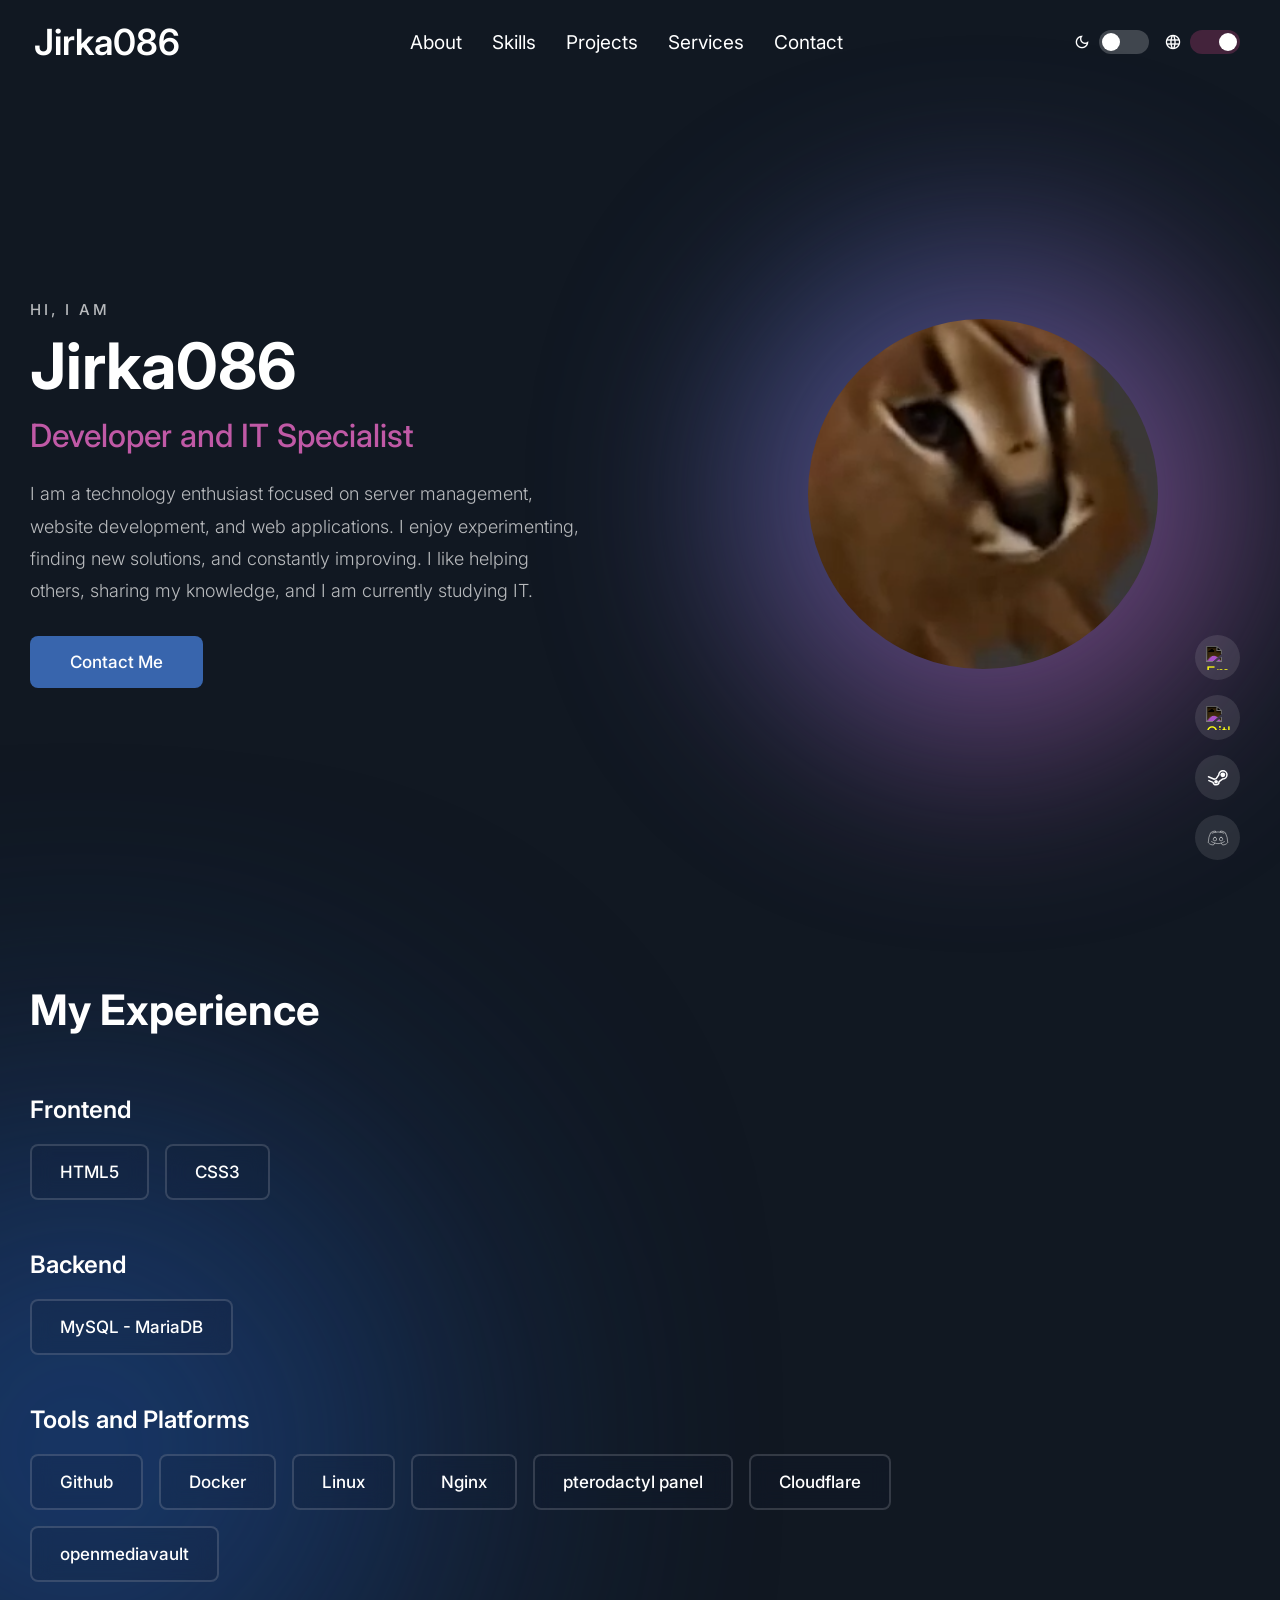
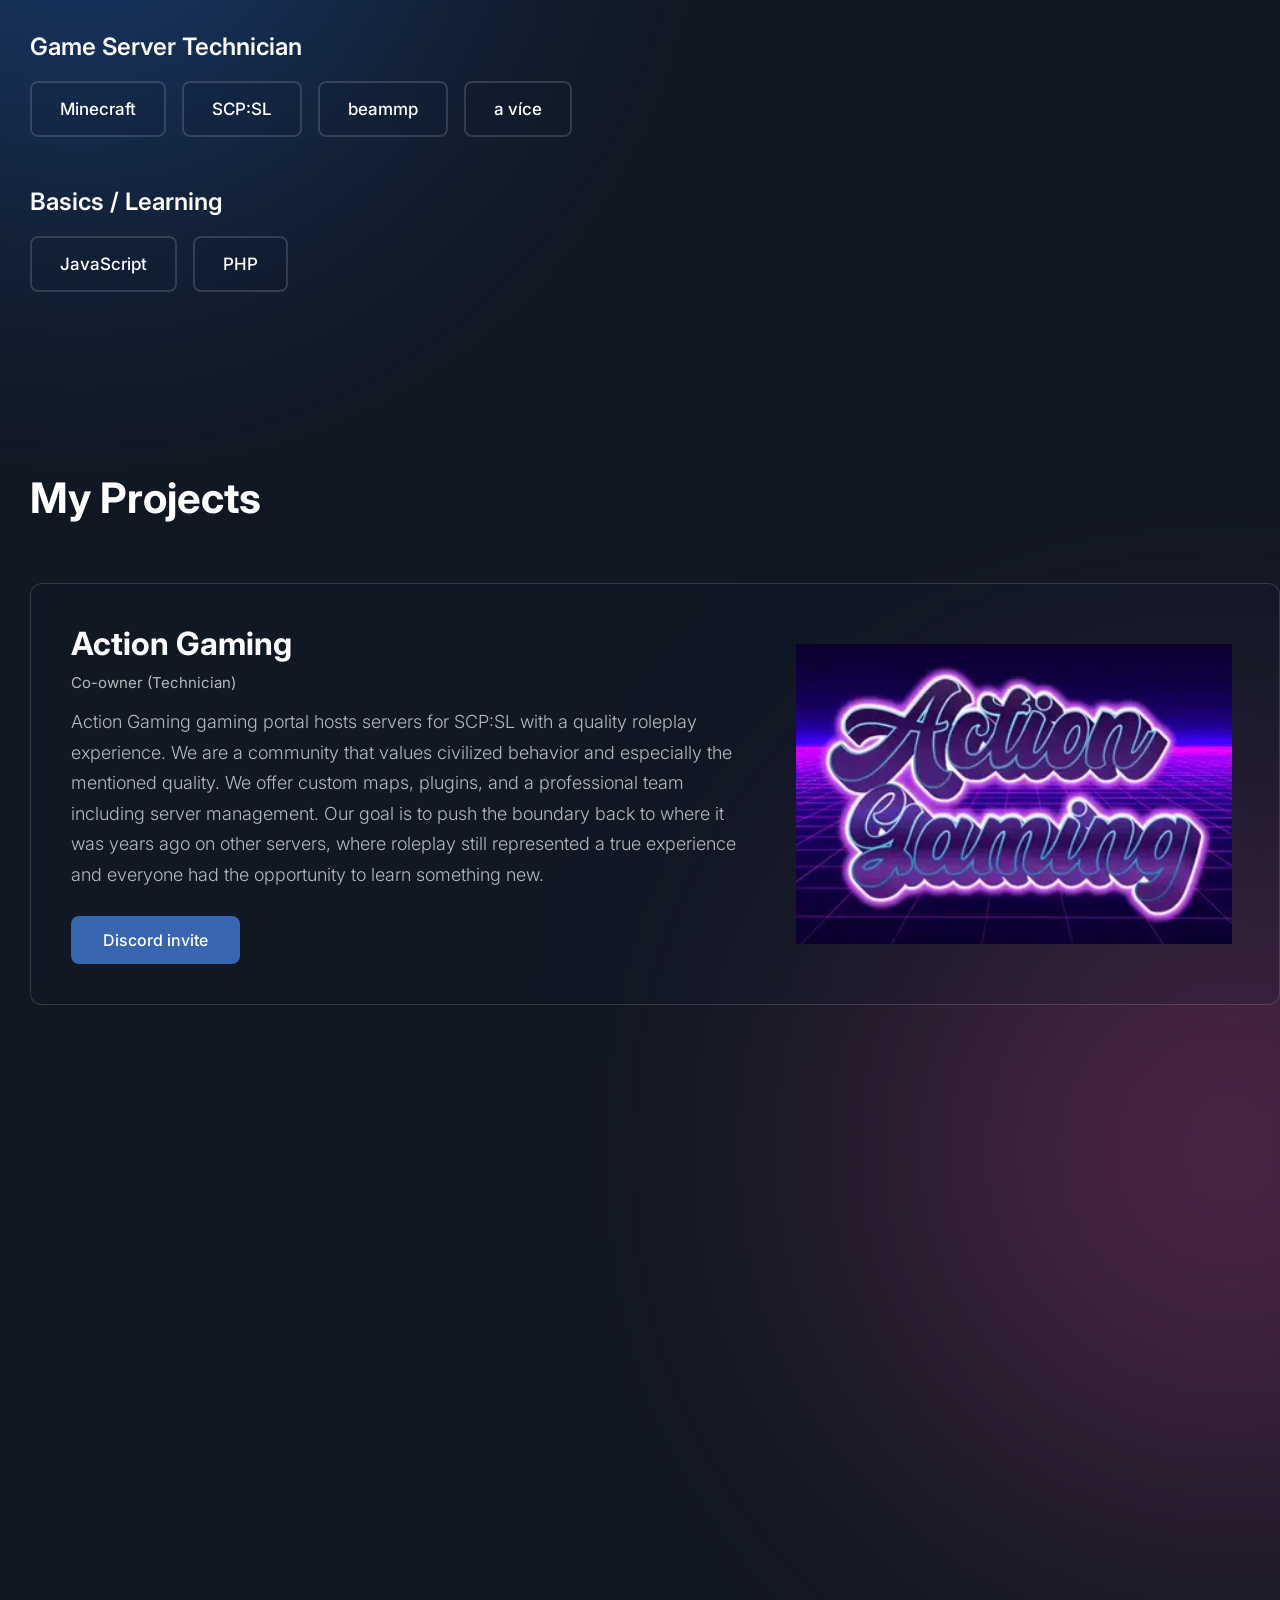
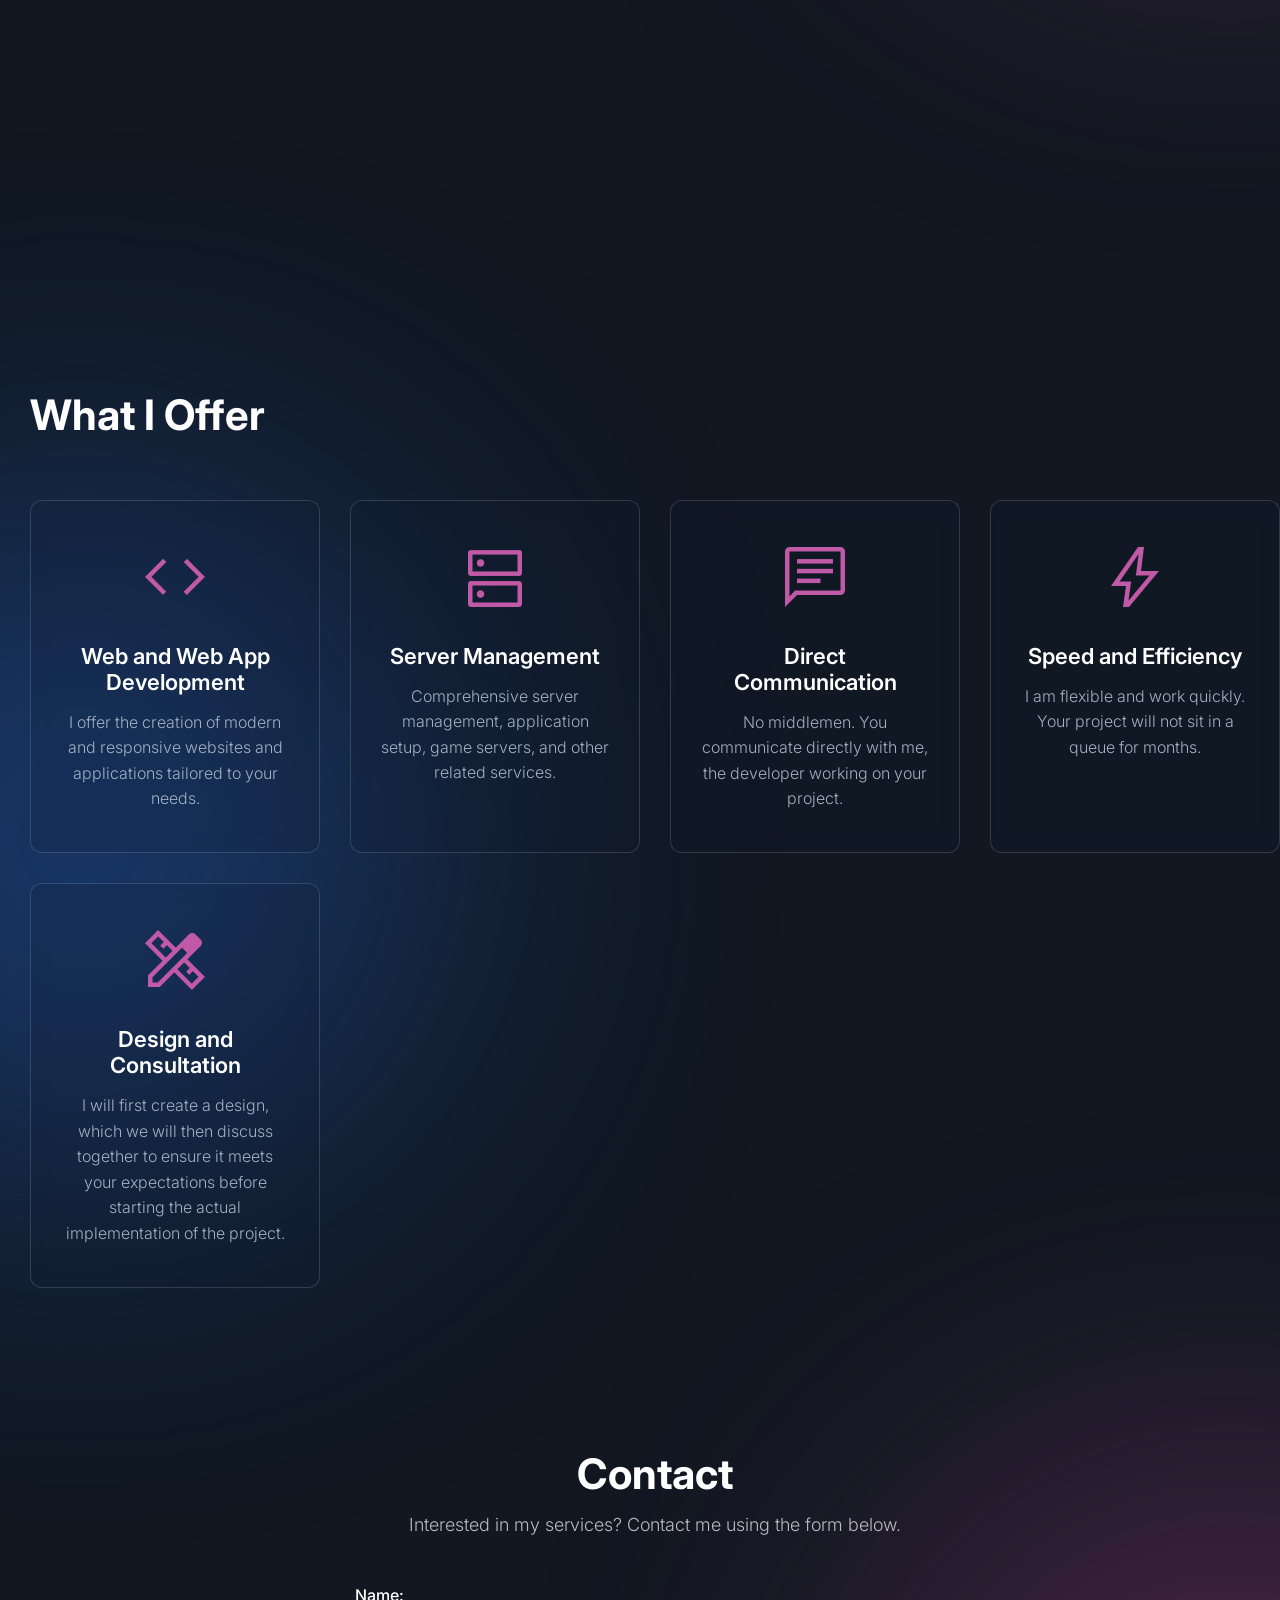
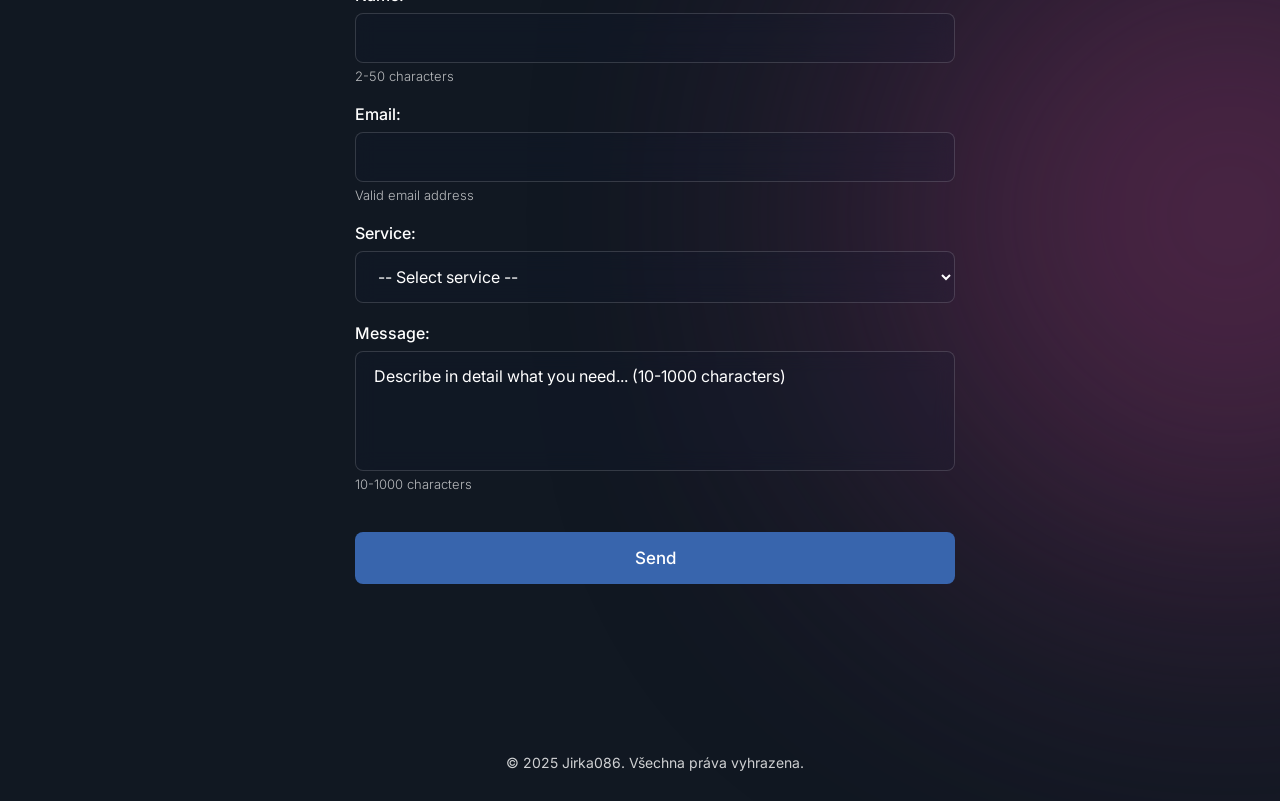
==== en/index.html @ c9432996 "design" ====
<!DOCTYPE html>
<html lang="en">
<head>
    <meta charset="UTF-8">
    <meta name="viewport" content="width=device-width, initial-scale=1.0">
    <title>Jirka086 &gt;developer&lt;</title>
    <link rel="preconnect" href="https://fonts.googleapis.com">
    <link rel="preconnect" href="https://fonts.gstatic.com" crossorigin>
    <link href="https://fonts.googleapis.com/css2?family=Inter:wght@300;400;500;600;700;800&display=swap" rel="stylesheet">
    <link rel="stylesheet" href="https://fonts.googleapis.com/css2?family=Material+Symbols+Outlined:opsz,wght,FILL,GRAD@20..48,100..700,0..1,-50..200" />
    <link rel="stylesheet" href="../styles.css?v=11">
</head>
<body>
    <nav>
        <div class="title-left">
            <h1>Jirka086</h1>
        </div>
        <button class="hamburger" aria-label="Menu">
            <span class="material-symbols-outlined">menu</span>
        </button>
        <div class="links-center">
            <ul>
                <li><a href="#about" data-translate="nav-about">O mně</a></li>
                <li><a href="#skills" data-translate="nav-skills">Skills</a></li>
                <li><a href="#projects" data-translate="nav-projects">Projekty</a></li>
                <li><a href="#offer" data-translate="nav-offer">Nabízím</a></li>
                <li><a href="#contact" data-translate="nav-contact">Kontakt</a></li>
            </ul>
        </div>
        <div class="controls-right">
            <div class="toggle-wrapper">
                <span class="material-symbols-outlined toggle-icon">dark_mode</span>
                <label class="toggle-switch">
                    <input type="checkbox" id="theme-toggle">
                    <span class="slider"></span>
                </label>
            </div>
            
            <div class="toggle-wrapper">
                <span class="material-symbols-outlined toggle-icon">language</span>
                <label class="toggle-switch">
                    <input type="checkbox" id="language-toggle">
                    <span class="slider"></span>
                </label>
            </div>
        </div>
        <div class="hamburger-menu">
            <span></span>
            <span></span>
            <span></span>
        </div>
    </nav>
    <div class="Backround_circles">
        <div class="circle circle1"></div>
        <div class="circle circle2"></div>
        <div class="circle circle3"></div>
        <div class="circle circle4"></div>
    </div>
    <div class="about" id="about">
        <div class="hero_left">
            <p class="light_text" data-translate="about-hello">AHOJ, JSEM</p>
            <h1 class="name" data-translate="about-name">Jirka086</h1>
            <h2 class="developer" data-translate="about-role">Developer a IT specialista</h2>
            <p class="description" data-translate="about-description">Jsem nadšenec pro technologie se zaměřením na správu serverů, vývoj webových stránek a webových aplikací. Baví mě experimentovat, hledat nová řešení a neustále se zdokonalovat. Rád pomáhám ostatním, sdílím své znalosti a v současnosti studuji IT.</p>
            <a href="#contact" class="contact_button" data-translate="about-button">Kontaktujte mě</a>
        </div>
        <div class="hero_right">
            <img src="../images/profile.webp" alt="Profilový obrázek Jirka086" loading="lazy">
        </div>
        <div class="scroll-indicator">
            <span class="material-symbols-outlined">expand_more</span>
        </div>
    </div>
    <div class="skills" id="skills">
        <h1 data-translate="skills-title">Moje zkušenosti</h1>
        <p class="skill_subtitle" data-translate="skills-frontend">Frontend</p>
        <div class="skill_frontend_grid">
            <div class="skill_item">HTML5</div>
            <div class="skill_item">CSS3</div>
        </div>
        <p class="skill_subtitle" data-translate="skills-backend">Backend</p>
        <div class="skill_backend_grid">
            <div class="skill_item">MySQL - MariaDB</div>
        </div>
        <p class="skill_subtitle" data-translate="skills-tools">Nástroje a platformy</p>
        <div class="skill_tools_grid">
            <div class="skill_item">Github</div>
            <div class="skill_item">Docker</div>
            <div class="skill_item">Linux</div>
            <div class="skill_item">Nginx</div>
            <div class="skill_item">pterodactyl panel</div>
            <div class="skill_item">Cloudflare</div>
            <div class="skill_item">openmediavault</div>
        </div>
        <p class="gameservers" data-translate="skills-gameservers">Technik herních serverů</p>
        <div class="skill_gameservers_grid">
            <div class="skill_item">Minecraft</div>
            <div class="skill_item">SCP:SL</div>
            <div class="skill_item">beammp</div>
            <div class="skill_item">a více</div>
        </div>
        <p class="skill_subtitle" data-translate="skills-learning">Základy / Učím se</p>
        <div class="skill_learning_grid">
            <div class="skill_item">JavaScript</div>
            <div class="skill_item">PHP</div>
        </div>
    </div>
    <div class="projects" id="projects">
        <h1 data-translate="projects-title">Moje projekty</h1>
        <div class="project_grid">
            <div class="project_item">
                <div class="project_content">
                    <h2 class="project_title" data-translate="project1-title">Action Gaming</h2>
                    <p class="project_techorposition" data-translate="project1-tech">Spolumajitel (Technik)</p>
                    <p class="project_description" data-translate="project1-desc">Herní portál Action Gaming hostuje servery pro hru SCP:SL s kvalitním roleplay zážitkem. Jsme komunita, kde si zakládáme na civilizovaném chování a především na již zmíněné kvalitě. Nabízíme vlastní mapy, pluginy a profesionální tým včetně vedení serveru. Naším cílem je posunout hranici zpátky tam, kde byla již před několika lety na jiných serverech, kde roleplay ještě představovalo ten pravý zážitek a každý se měl možnost něco nového naučit.</p>
                    <a href="https://actiongaming.cz" class="project_link" data-translate="project1-link">Discord invite</a>
                </div>
                <img src="../images/action-gaming-preview2.webp" alt="Action Gaming" class="project_image" loading="lazy">
            </div>
            <div class="project_item">
                <div class="project_content">
                    <h2 class="project_title" data-translate="project2-title">NAUTIXRP</h2>
                    <p class="project_techorposition" data-translate="project2-tech">Community Management, vývoj webu: HTML5, PHP, CSS</p>
                    <p class="project_description" data-translate="project2-desc">NautixRP je česká herní komunita zaměřená na kvalitní roleplay zážitek ve hře GTA V na platformě FiveM. Naším cílem je vytvořit prostředí, kde hráči mohou zažít autentické roleplay situace, rozvíjet své postavy a interagovat s ostatními členy komunity v přátelské a respektující atmosféře.</p>
                    <a href="https://nautixrp.eu" class="project_link" data-translate="project2-link">Navštívit web</a>
                </div>
                <img src="../images/heebTxs.webp" alt="NAUTIXRP" class="project_image" loading="lazy">
            </div>
            <div class="project_item">
                <div class="project_content">
                    <h2 class="project_title" data-translate="project3-title">Portfolio</h2>
                    <p class="project_techorposition" data-translate="project3-tech">Vývoj webu: HTML5, CSS, PHP, JavaScript</p>
                    <p class="project_description" data-translate="project3-desc">Moje osobní portfolio, kde prezentuji své dovednosti, projekty a zkušenosti v oblasti vývoje webových stránek a IT služeb. Portfolio slouží jako ukázka mé práce a umožňuje potenciálním klientům a zaměstnavatelům se lépe seznámit s mými schopnostmi.</p>
                    <a href="https://jirka086.cz" class="project_link" data-translate="project3-link">Navštívit web</a>
                </div>
                <img src="../images/portfolio-dark-en.webp" alt="Portfolio" class="project_image portfolio-preview" id="portfolio-preview" loading="lazy">
            </div>
        </div>
    </div>
    <div class="offer" id="offer">
        <h1 data-translate="offer-title">Co nabízím</h1>
        <div class="offer_grid">
            <div class="offer_item">
                <span class="material-symbols-outlined offer_icon">code</span>
                <h2 class="offer_title" data-translate="offer1-title">Vývoj webu a webových aplikací</h2>
                <p class="offer_description" data-translate="offer1-desc">Nabízím tvorbu moderních a responzivních webových stránek a aplikací přesně na míru vašim potřebám.</p>
            </div>
            <div class="offer_item">
                <span class="material-symbols-outlined offer_icon">dns</span>
                <h2 class="offer_title" data-translate="offer2-title">Správa serverů</h2>
                <p class="offer_description" data-translate="offer2-desc">Komplexní správa serverů, nastavování aplikací, herních serverů a další související služby.</p>
            </div>
            <div class="offer_item">
                <span class="material-symbols-outlined offer_icon">chat</span>
                <h2 class="offer_title" data-translate="offer3-title">Přímá komunikace</h2>
                <p class="offer_description" data-translate="offer3-desc">Žádní prostředníci. Komunikujete přímo se mnou, vývojářem, který na vašem projektu pracuje.</p>
            </div>
            <div class="offer_item">
                <span class="material-symbols-outlined offer_icon">bolt</span>
                <h2 class="offer_title" data-translate="offer4-title">Rychlost a efektivita</h2>
                <p class="offer_description" data-translate="offer4-desc">Jsem flexibilní a pracuji rychle. Váš projekt nebude stát měsíce ve frontě.</p>
            </div>
            <div class="offer_item">
                <span class="material-symbols-outlined offer_icon">design_services</span>
                <h2 class="offer_title" data-translate="offer5-title">Návrhy a konzultace</h2>
                <p class="offer_description" data-translate="offer5-desc">Nejprve vytvořím návrh, který následně společně probereme, abychom zajistili, že splňuje vaše očekávání ještě před zahájením samotné realizace projektu.</p>
            </div>
        </div>
    </div>
    <div class="contact" id="contact">
        <h1 class="contact-title" data-translate="contact-title">Kontakt</h1>
        <p class="contact-subtitle" data-translate="contact-subtitle">Máte zájem o mé služby? Kontaktujte mě pomocí formuláře níže.</p>

        <div id="form-message" class="form-message" style="display: none;"></div>
        <form id="contact-form" action="form.php" method="post" class="scroll-animate-scale animate">
            <label for="name" data-translate="contact-name">Jméno:</label>
            <input type="text" id="name" name="name" required="" minlength="2" maxlength="50" data-translate="contact-name-placeholder">
            <span class="field-helper" data-translate="contact-name-helper">2-50 znaků</span>
        
            <label for="email" data-translate="contact-email">Email:</label>
            <input type="email" id="email" name="email" required="" maxlength="100" data-translate="contact-email-placeholder">
            <span class="field-helper" data-translate="contact-email-helper">Platná emailová adresa</span>
        
            <label for="service" data-translate="contact-service">Služba:</label>
            <select id="service" name="service" required="">
                <option value="" data-translate="contact-service-select">-- Vyberte službu --</option>
                <option value="web" data-translate="contact-service-web">Vytvoření webové stránky nebo webové aplikace</option>
                <option value="web+server" data-translate="contact-service-gameserver">Technik herního serveru</option>
                <option value="server" data-translate="contact-service-server">Technik serveru</option>
                <option value="wserver" data-translate="contact-service-consult">Konzultace a dotazy</option>
                <option value="consultation" data-translate="contact-service-consult">Konzultace</option>
            </select>
        
            <label for="message" data-translate="contact-message">Zpráva:</label>
            <textarea id="message" name="message" rows="4" required="" minlength="10" maxlength="1000" data-translate="contact-message-placeholder"></textarea>
            <span class="field-helper" data-translate="contact-message-helper">10-1000 znaků</span>
        
            <div class="cf-turnstile" data-sitekey="0x4AAAAAAB1wznCENAD23O9P"><div><input type="hidden" name="cf-turnstile-response" id="cf-chl-widget-rc68g_response" value=""></div></div>
            <button type="submit" id="submit-btn" data-translate="contact-submit">Odeslat</button>
        </form>
    </div>
    
    <div class="menu_links_social">
        <h2 data-translate="contact-social-title">Kontaktujte mě také přes sociální sítě:</h2>
        <a href="../images/email-svgrepo-com.svg" class="social_link"><img src="../images/email-svgrepo-com.svg" alt="Email" class="social_icon"></a>
        <a href="../images/github-svgrepo-com.svg" class="social_link"><img src="../images/github-svgrepo-com.svg" alt="Github" class="social_icon"></a>
        <a href="../images/steam-svgrepo-com.svg" class="social_link"><img src="../images/steam-svgrepo-com.svg" alt="Steam" class="social_icon"></a>
        <a href="../images/discord-alt-svgrepo-com.svg" class="social_link"><img src="../images/discord-alt-svgrepo-com.svg" alt="Discord" class="social_icon"></a>
    </div>
    
    <footer>
        <p>&copy; 2025 Jirka086. Všechna práva vyhrazena.</p>
    </footer>
    <script src="../script.js?v=7" defer></script>
</body>
</html>
---- styles.css ----
/* General Styles */
* {
    margin: 0;
    padding: 0;
    box-sizing: border-box;
}

/* Optimized Animations - GPU Accelerated */
@keyframes fadeInUp {
    from {
        opacity: 0;
        transform: translateY(30px);
    }
    to {
        opacity: 1;
        transform: translateY(0);
    }
}

@keyframes fadeIn {
    from { opacity: 0; }
    to { opacity: 1; }
}

/* Animation classes */
.animate-on-scroll {
    opacity: 0;
    transform: translateY(30px);
    transition: opacity 0.6s ease, transform 0.6s ease;
}

.animate-on-scroll.visible {
    opacity: 1;
    transform: translateY(0);
}

/* Initial load animations */
nav {
    animation: fadeIn 0.6s ease;
}

.about {
    animation: fadeInUp 0.8s ease 0.2s both;
}

:root {
    --bg-color: hsl(214, 32%, 10%);
    --text-color: #fff;
    --text-light: rgba(255, 255, 255, 0.7);
    --border-color: rgba(255, 255, 255, 0.15);
    --bg-secondary: rgba(20, 30, 50, 0.18);
    --circle-1: hsl(217, 63%, 28%);
    --circle-2: hsl(314, 37%, 25%);
    --circle-3: hsl(217, 51%, 45%);
    --circle-4: hsl(315, 45%, 55%);
}

body.light-theme {
    --bg-color: hsl(0, 0%, 97%);
    --text-color: hsl(214, 32%, 15%);
    --text-light: rgba(0, 0, 0, 0.65);
    --border-color: rgba(0, 0, 0, 0.15);
    --bg-secondary: rgba(255, 255, 255, 0.4);
    --circle-1: hsl(217, 70%, 60%);
    --circle-2: hsl(314, 60%, 60%);
    --circle-3: hsl(217, 65%, 48%);
    --circle-4: hsl(315, 60%, 48%);
}

html {
    scroll-behavior: smooth;
}

body {
    font-family: 'Inter', sans-serif;
    background-color: var(--bg-color);
    color: var(--text-color);
    overflow-x: hidden;
    position: relative;
    padding-left: 30px;
    padding-right: 0;
    margin: 0;
    width: 100%;
    max-width: 100vw;
    transition: background-color 0.3s ease, color 0.3s ease;
}

@media (max-width: 968px) {
    body {
        padding-left: 8px;
    }
}

@media (max-width: 680px) {
    body {
        padding-left: 0;
    }
}

/* Background Circles - Starting from Skills Section */
.skills,
.projects,
.offer,
.contact {
    position: relative;
    z-index: 1;
}

.skills::before,
.projects::before,
.offer::before,
.contact::before {
    content: '';
    position: absolute;
    width: 700px;
    height: 700px;
    border-radius: 50%;
    filter: blur(150px);
    opacity: 0.9;
    pointer-events: none;
    z-index: -1;
}

/* Left corner circle - blue tone */
.skills::before,
.offer::before {
    background-color: var(--circle-1);
    left: -300px;
    top: 50%;
    transform: translateY(-50%);
}

/* Right corner circle - purple tone */
.projects::before,
.contact::before {
    background-color: var(--circle-2);
    right: -300px;
    top: 50%;
    transform: translateY(-50%);
}

/* Navigation */
nav {
    display: flex;
    justify-content: space-between;
    align-items: center;
    padding: 20px 40px;
    background-color: transparent;
    position: relative;
    z-index: 100;
    margin-left: -36px;
    margin-right: 0;
}

@media (max-width: 968px) {
    nav {
        margin-left: -9px;
    }
}

@media (max-width: 680px) {
    nav {
        margin-left: -2px;
    }
}

.title-left h1 {
    font-size: 36px;
    color: var(--text-color);
    margin: 0;
    font-weight: 600;
}

/* Hamburger Menu - Mobile Only */
.hamburger {
    display: none;
}

@media (max-width: 768px) {
    .hamburger {
        display: flex;
        align-items: center;
        justify-content: center;
        background: none;
        border: none;
        cursor: pointer;
        padding: 10px;
        z-index: 1001;
        -webkit-tap-highlight-color: transparent;
    }
    
    .hamburger .material-symbols-outlined {
        font-size: 32px;
        color: var(--text-color);
        transition: transform 0.2s ease;
    }
    
    .hamburger:active .material-symbols-outlined {
        transform: scale(0.9);
    }
    
    nav {
        padding: 15px 20px;
    }
    
    .title-left h1 {
        font-size: 24px;
    }
    
    .links-center {
        position: fixed;
        top: 0;
        right: -100%;
        width: 75%;
        max-width: 300px;
        height: 100vh;
        background: var(--bg-secondary);
        backdrop-filter: blur(20px);
        -webkit-backdrop-filter: blur(20px);
        flex-direction: column;
        justify-content: center;
        transition: right 0.3s ease;
        z-index: 1000;
        box-shadow: -5px 0 20px rgba(0, 0, 0, 0.3);
    }
    
    .links-center.active {
        right: 0;
    }
    
    .links-center ul {
        flex-direction: column;
        align-items: center;
        gap: 35px;
    }
    
    .links-center ul li a {
        font-size: 22px;
    }
    
    .controls-right {
        position: fixed;
        bottom: 30px;
        left: 50%;
        transform: translateX(-50%);
        flex-direction: column;
        gap: 20px;
        z-index: 1001;
        opacity: 0;
        pointer-events: none;
        transition: opacity 0.3s ease;
    }
    
    .controls-right.active {
        opacity: 1;
        pointer-events: auto;
    }
}

.links-center {
    flex-grow: 1;
    display: flex;
    justify-content: center;
}

.links-center ul {
    display: flex;
    list-style: none;
    gap: 30px;
}

.links-center ul li a {
    color: var(--text-color);
    text-decoration: none;
    font-size: 19px;
    transition: color 0.3s ease;
    font-weight: 400;
    position: relative;
}

.links-center ul li a:hover {
    color: var(--circle-4);
}

.links-center ul li a.active {
    color: var(--circle-3);
}

.links-center ul li a.active::after {
    content: '';
    position: absolute;
    bottom: -8px;
    left: 0;
    width: 100%;
    height: 2px;
    background-color: var(--circle-3);
}

.controls-right {
    display: flex;
    align-items: center;
    gap: 15px;
}

.toggle-wrapper {
    display: flex;
    align-items: center;
    gap: 8px;
}

/* Toggle Switches */
.toggle-switch {
    position: relative;
    display: inline-block;
    width: 50px;
    height: 24px;
}

.toggle-switch input {
    opacity: 0;
    width: 0;
    height: 0;
}

.slider {
    position: absolute;
    cursor: pointer;
    top: 0;
    left: 0;
    right: 0;
    bottom: 0;
    background-color: rgba(255, 255, 255, 0.2);
    transition: 0.4s;
    border-radius: 24px;
}

.slider:before {
    position: absolute;
    content: "";
    height: 18px;
    width: 18px;
    left: 3px;
    bottom: 3px;
    background-color: white;
    transition: 0.4s;
    border-radius: 50%;
}

input:checked + .slider {
    background-color: hsl(315, 32%, 20%);
}

input:checked + .slider:before {
    transform: translateX(26px);
}

.toggle-icon {
    color: var(--text-color);
    font-size: 18px;
}

body.light-theme .toggle-icon {
    color: var(--text-color);
}

body.light-theme .slider:before {
    background-color: var(--circle-4);
}

.hamburger-menu {
    display: none;
}

/* About Section */
.about {
    display: flex;
    justify-content: space-between;
    align-items: center;
    gap: 60px;
    min-height: calc(100vh - 80px);
    padding-top: 0;
    padding-bottom: 0;
    position: relative;
}

.hero_left {
    flex: 1;
    max-width: 600px;
}

.light_text {
    font-size: 15px;
    color: var(--text-light);
    letter-spacing: 3px;
    margin-bottom: 12px;
    font-weight: 500;
    text-transform: uppercase;
}

.name {
    font-size: 64px;
    color: var(--text-color);
    margin-bottom: 12px;
    line-height: 1.1;
    font-weight: 700;
}

.developer {
    font-size: 32px;
    color: var(--circle-4);
    margin-bottom: 20px;
    font-weight: 500;
    line-height: 1.4;
}

.description {
    font-size: 18px;
    color: var(--text-light);
    line-height: 1.8;
    margin-bottom: 28px;
    font-weight: 300;
    max-width: 550px;
}

.contact_button {
    display: inline-block;
    padding: 16px 40px;
    background-color: var(--circle-3);
    color: #fff;
    text-decoration: none;
    border-radius: 8px;
    font-size: 17px;
    transition: all 0.3s ease;
    font-weight: 500;
}

.contact_button:hover {
    background-color: var(--circle-3);
    filter: brightness(1.2);
}

.hero_right {
    flex: 1;
    display: flex;
    justify-content: center;
    align-items: center;
    position: relative;
}

.hero_right::before {
    content: '';
    position: absolute;
    width: 500px;
    height: 500px;
    background: linear-gradient(135deg, var(--circle-3) 0%, var(--circle-4) 100%);
    border-radius: 50%;
    filter: blur(100px);
    opacity: 0.7;
    z-index: -1;
}

body.light-theme .hero_right::before {
    opacity: 0.6;
    filter: blur(120px);
}

.hero_right img {
    width: 350px;
    height: 350px;
    border-radius: 50%;
    object-fit: cover;
    position: relative;
    z-index: 1;
}

@media (max-width: 768px) {
    .about {
        flex-direction: column;
        margin-top: 60px;
    }

    .hero_left {
        max-width: 100%;
    }

    .name {
        font-size: 48px;
    }

    .developer {
        font-size: 26px;
    }

    .description {
        font-size: 17px;
    }
}

/* Scroll Indicator */
.scroll-indicator {
    position: absolute;
    bottom: 40px;
    left: 50%;
    transform: translateX(-50%);
    display: flex;
    flex-direction: column;
    align-items: center;
    cursor: pointer;
    opacity: 1;
    transition: opacity 0.5s ease;
    z-index: 50;
}

.scroll-indicator.hidden {
    opacity: 0;
    pointer-events: none;
}

.scroll-indicator .material-symbols-outlined {
    font-size: 48px;
    color: var(--text-light);
    animation: bounce 2s infinite;
}

@keyframes bounce {
    0%, 20%, 50%, 80%, 100% {
        transform: translateY(0);
    }
    40% {
        transform: translateY(-10px);
    }
    60% {
        transform: translateY(-5px);
    }
}

/* Skills Section */
.skills {
    padding: 80px 0;
    max-width: 1000px;
}

.skills h1 {
    font-size: 42px;
    margin-bottom: 60px;
    font-weight: 700;
}

.skill_subtitle,
.gameservers {
    font-size: 24px;
    margin-top: 50px;
    margin-bottom: 20px;
    font-weight: 600;
    color: var(--text-color);
}

.skill_subtitle:first-of-type {
    margin-top: 0;
}

.skill_frontend_grid,
.skill_backend_grid,
.skill_tools_grid,
.skill_gameservers_grid,
.skill_learning_grid {
    display: flex;
    flex-wrap: wrap;
    gap: 16px;
    margin-bottom: 20px;
}

.skill_item {
    padding: 16px 28px;
    background-color: var(--bg-secondary);
    border: 2px solid var(--border-color);
    border-radius: 8px;
    font-size: 17px;
    font-weight: 500;
    color: var(--text-color);
    transition: all 0.3s ease;
    backdrop-filter: blur(10px);
    -webkit-backdrop-filter: blur(10px);
}

.skill_item:hover {
    background-color: var(--bg-secondary);
    border-color: var(--circle-3);
    transform: translateY(-2px);
    filter: brightness(1.1);
}

@media (max-width: 768px) {
    .skills {
        padding: 60px 0;
    }

    .skills h1 {
        font-size: 32px;
        margin-bottom: 40px;
    }

    .skill_subtitle,
    .gameservers {
        font-size: 20px;
        margin-top: 40px;
    }

    .skill_item {
        font-size: 15px;
        padding: 12px 20px;
    }
}

/* Projects Section */
.projects {
    padding: 80px 0;
    background: none;
}

.projects h1 {
    font-size: 42px;
    margin-bottom: 60px;
    font-weight: 700;
    color: var(--text-color);
}

.project_grid {
    display: flex;
    flex-direction: column;
    gap: 40px;
}

.project_item {
    display: flex;
    align-items: center;
    gap: 40px;
    padding: 40px;
    background-color: var(--bg-secondary);
    border: 1px solid var(--border-color);
    border-radius: 12px;
    backdrop-filter: blur(10px);
    -webkit-backdrop-filter: blur(10px);
}

.project_item:nth-child(even) {
    flex-direction: row-reverse;
}

.project_content {
    flex: 1;
}

.project_image {
    flex-shrink: 0;
    width: 450px;
    height: auto;
    border-radius: 8px;
    object-fit: contain;
    max-height: 300px;
}

.portfolio-preview {
    object-fit: cover;
    height: 280px;
}

.project_title {
    font-size: 32px;
    margin-bottom: 10px;
    font-weight: 700;
    color: var(--text-color);
}

.project_techorposition {
    font-size: 15px;
    color: var(--text-light);
    margin-bottom: 15px;
    font-weight: 400;
}

.project_description {
    font-size: 18px;
    line-height: 1.7;
    color: var(--text-light);
    margin-bottom: 25px;
    font-weight: 300;
}

.project_link {
    display: inline-block;
    padding: 14px 32px;
    background-color: var(--circle-3);
    color: #fff;
    text-decoration: none;
    border-radius: 8px;
    font-size: 16px;
    font-weight: 500;
}

.project_link:hover {
    background-color: var(--circle-3);
    filter: brightness(1.2);
}

@media (max-width: 768px) {
    .projects {
        padding: 60px 0;
    }

    .projects h1 {
        font-size: 32px;
        margin-bottom: 40px;
    }

    .project_item,
    .project_item:nth-child(even) {
        flex-direction: column;
        padding: 30px;
    }

    .project_image {
        width: 100%;
    }

    .project_title {
        font-size: 26px;
    }
}

/* Offer Section */
.offer {
    padding: 80px 0;
}

.offer h1 {
    font-size: 42px;
    margin-bottom: 60px;
    font-weight: 700;
    color: var(--text-color);
}

.offer_grid {
    display: grid;
    grid-template-columns: repeat(auto-fit, minmax(280px, 1fr));
    gap: 30px;
}

.offer_item {
    text-align: center;
    padding: 40px 30px;
    background-color: var(--bg-secondary);
    border: 1px solid var(--border-color);
    border-radius: 12px;
    backdrop-filter: blur(10px);
    -webkit-backdrop-filter: blur(10px);
}

.offer_icon {
    font-size: 72px;
    color: var(--circle-4);
    margin-bottom: 30px;
    display: block;
}

.offer_title {
    font-size: 22px;
    margin-bottom: 15px;
    font-weight: 600;
    color: var(--text-color);
}

.offer_description {
    font-size: 16px;
    line-height: 1.6;
    color: hsl(214, 20%, 70%);
    font-weight: 300;
}

@media (max-width: 768px) {
    .offer {
        padding: 60px 0;
    }

    .offer h1 {
        font-size: 32px;
        margin-bottom: 40px;
    }

    .offer_grid {
        grid-template-columns: 1fr;
        gap: 40px;
    }

    .offer_icon {
        font-size: 64px;
        margin-bottom: 25px;
    }
}

/* Contact Section */
.contact {
    padding: 80px 0;
    display: flex;
    flex-direction: column;
    align-items: center;
    text-align: center;
}

.contact-title {
    font-size: 42px;
    margin-bottom: 15px;
    font-weight: 700;
    color: var(--text-color);
}

.contact-subtitle {
    font-size: 18px;
    color: var(--text-light);
    margin-bottom: 50px;
    font-weight: 300;
}

#form-message {
    width: 100%;
    max-width: 600px;
    padding: 15px;
    margin-bottom: 20px;
    border-radius: 8px;
    font-size: 16px;
}

#contact-form {
    width: 100%;
    max-width: 600px;
    display: flex;
    flex-direction: column;
    gap: 20px;
}

#contact-form label {
    text-align: left;
    font-size: 16px;
    font-weight: 500;
    color: var(--text-color);
    margin-bottom: -12px;
}

.field-helper {
    text-align: left;
    font-size: 13px;
    color: var(--text-light);
    margin-top: -15px;
    font-weight: 300;
}

#contact-form input,
#contact-form select,
#contact-form textarea {
    width: 100%;
    padding: 14px 18px;
    background-color: var(--bg-secondary);
    border: 1px solid var(--border-color);
    border-radius: 8px;
    color: var(--text-color);
    font-size: 16px;
    font-family: 'Inter', sans-serif;
    transition: border-color 0.3s ease;
    backdrop-filter: blur(10px);
    -webkit-backdrop-filter: blur(10px);
}

#contact-form input:focus,
#contact-form select:focus,
#contact-form textarea:focus {
    outline: none;
    border-color: var(--circle-3);
}

#contact-form textarea {
    resize: none;
    min-height: 120px;
}

#contact-form select {
    cursor: pointer;
}

#contact-form option {
    background-color: var(--bg-color);
    color: var(--text-color);
}

.cf-turnstile {
    display: flex;
    justify-content: center;
}

#submit-btn {
    padding: 16px 40px;
    background-color: var(--circle-3);
    color: #fff;
    border: none;
    border-radius: 8px;
    font-size: 17px;
    font-weight: 500;
    font-family: 'Inter', sans-serif;
    cursor: pointer;
    transition: all 0.3s ease;
}

#submit-btn:hover {
    filter: brightness(1.2);
}

@media (max-width: 768px) {
    .contact {
        padding: 60px 0;
    }

    .contact-title {
        font-size: 32px;
    }

    .contact-subtitle {
        font-size: 16px;
        margin-bottom: 35px;
    }

    #contact-form {
        max-width: 100%;
    }
}

/* Social Links */
.menu_links_social {
    position: fixed;
    bottom: 40px;
    right: 40px;
    display: flex;
    flex-direction: column;
    gap: 15px;
    z-index: 100;
}

.menu_links_social h2 {
    display: none;
}

.social_link {
    display: flex;
    align-items: center;
    justify-content: center;
    width: 45px;
    height: 45px;
    background-color: rgba(255, 255, 255, 0.1);
    border-radius: 50%;
    transition: all 0.3s ease;
}

.social_link:hover {
    background-color: hsl(315, 32%, 20%);
    transform: translateY(-3px);
}

.social_icon {
    width: 24px;
    height: 24px;
    filter: invert(1);
}

body.light-theme .social_icon {
    filter: invert(0);
}

/* Footer */
footer {
    text-align: center;
    padding: 30px 20px;
    background-color: transparent;
    color: var(--text-color);
    font-size: 14px;
    margin-top: 60px;
}

footer p {
    margin: 0;
    opacity: 0.8;
}

/* Move social links into contact section on small screens */
@media (max-width: 768px) {
    .menu_links_social {
        position: relative;
        bottom: auto;
        right: auto;
        flex-direction: column;
        align-items: center;
        justify-content: center;
        margin-top: 30px;
    }

    .menu_links_social h2 {
        display: block;
        width: 100%;
        text-align: center;
        font-size: 18px;
        margin-bottom: 15px;
    }
}

/* Large Screen Optimization (2K and 4K) */
@media (min-width: 1923px) {
    body {
        padding-left: 80px;
        padding-right: 80px;
        font-size: 18px;
    }

    nav {
        padding: 25px 50px;
        margin-left: -80px;
        margin-right: -80px;
    }

    .title-left h1 {
        font-size: 42px;
    }

    .links-center ul li a {
        font-size: 21px;
    }

    .name {
        font-size: 76px;
    }

    .developer {
        font-size: 38px;
    }

    .description {
        font-size: 20px;
    }

    .contact_button {
        font-size: 19px;
        padding: 18px 48px;
    }

    .hero_right img {
        width: 400px;
        height: 400px;
    }

    .hero_right::before {
        width: 550px;
        height: 550px;
    }

    .skills h1,
    .projects h1,
    .offer h1,
    .contact-title {
        font-size: 48px;
    }

    .skill_subtitle,
    .gameservers {
        font-size: 28px;
    }

    .skill_item {
        font-size: 19px;
        padding: 18px 32px;
    }

    .project_title {
        font-size: 38px;
    }

    .project_techorposition {
        font-size: 17px;
    }

    .project_description {
        font-size: 20px;
    }

    .project_image {
        width: 350px;
        height: 240px;
    }

    .offer_icon {
        font-size: 80px;
    }

    .offer_title {
        font-size: 25px;
    }

    .offer_description {
        font-size: 18px;
    }

    .contact-subtitle {
        font-size: 20px;
    }

    #contact-form {
        max-width: 700px;
    }

    #contact-form label,
    #contact-form input,
    #contact-form select,
    #contact-form textarea {
        font-size: 18px;
    }
}

@media (min-width: 2563px) {
    body {
        padding-left: 100px;
        padding-right: 100px;
    }

    nav {
        margin-left: -100px;
        margin-right: -100px;
    }

    .name {
        font-size: 88px;
    }

    .developer {
        font-size: 44px;
    }

    .description {
        font-size: 22px;
    }
}
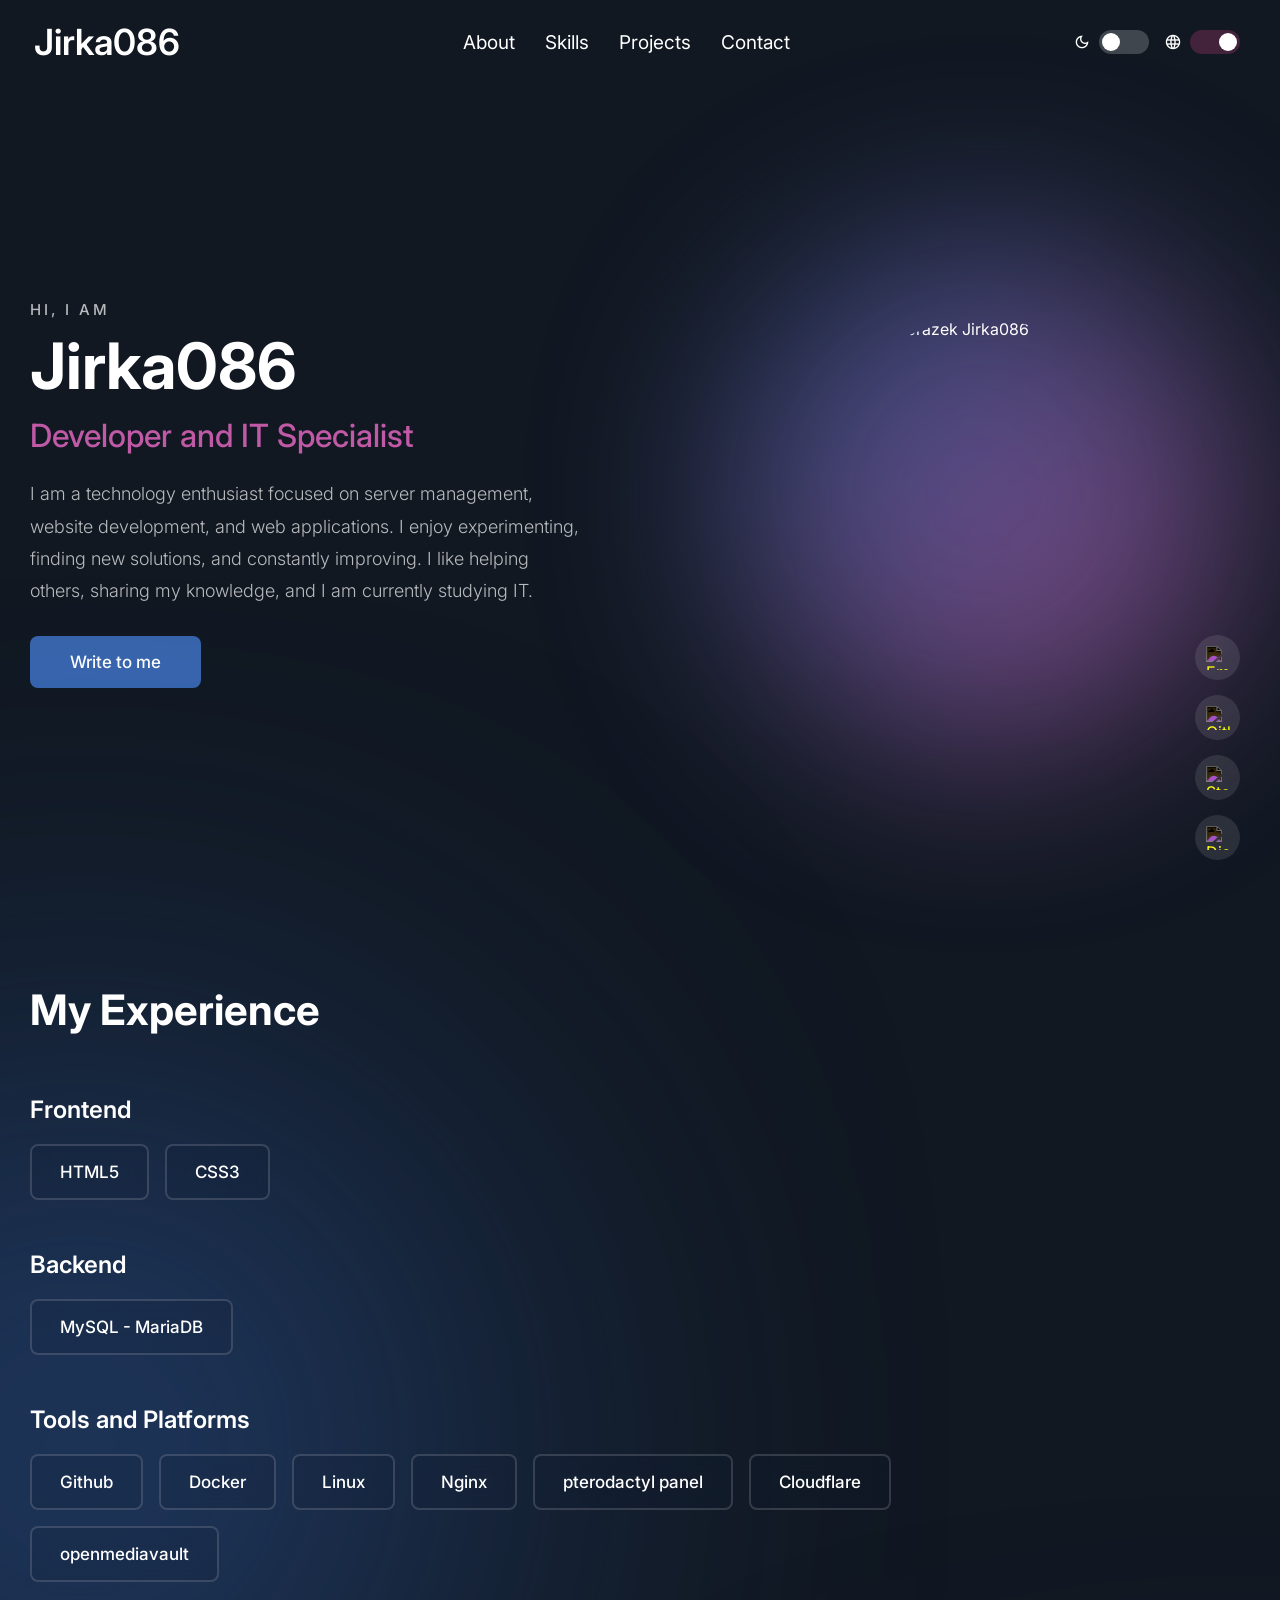
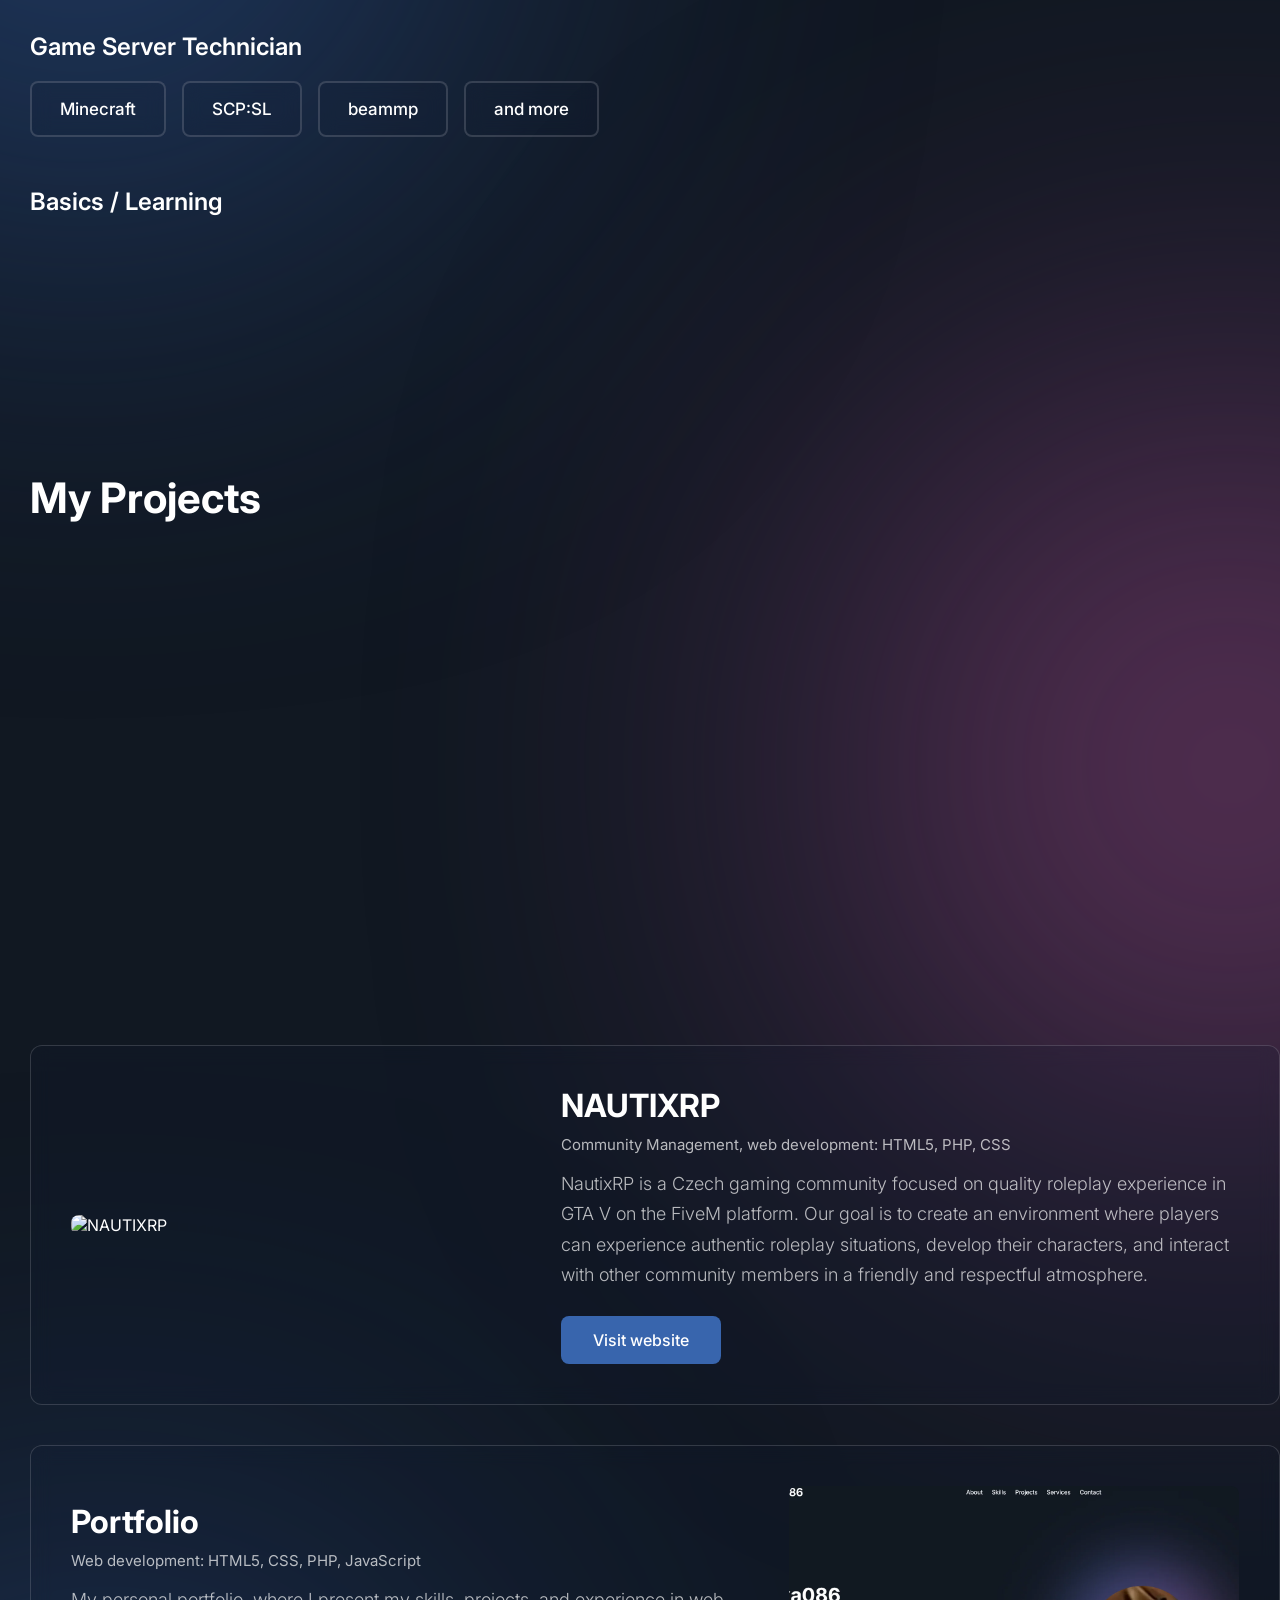
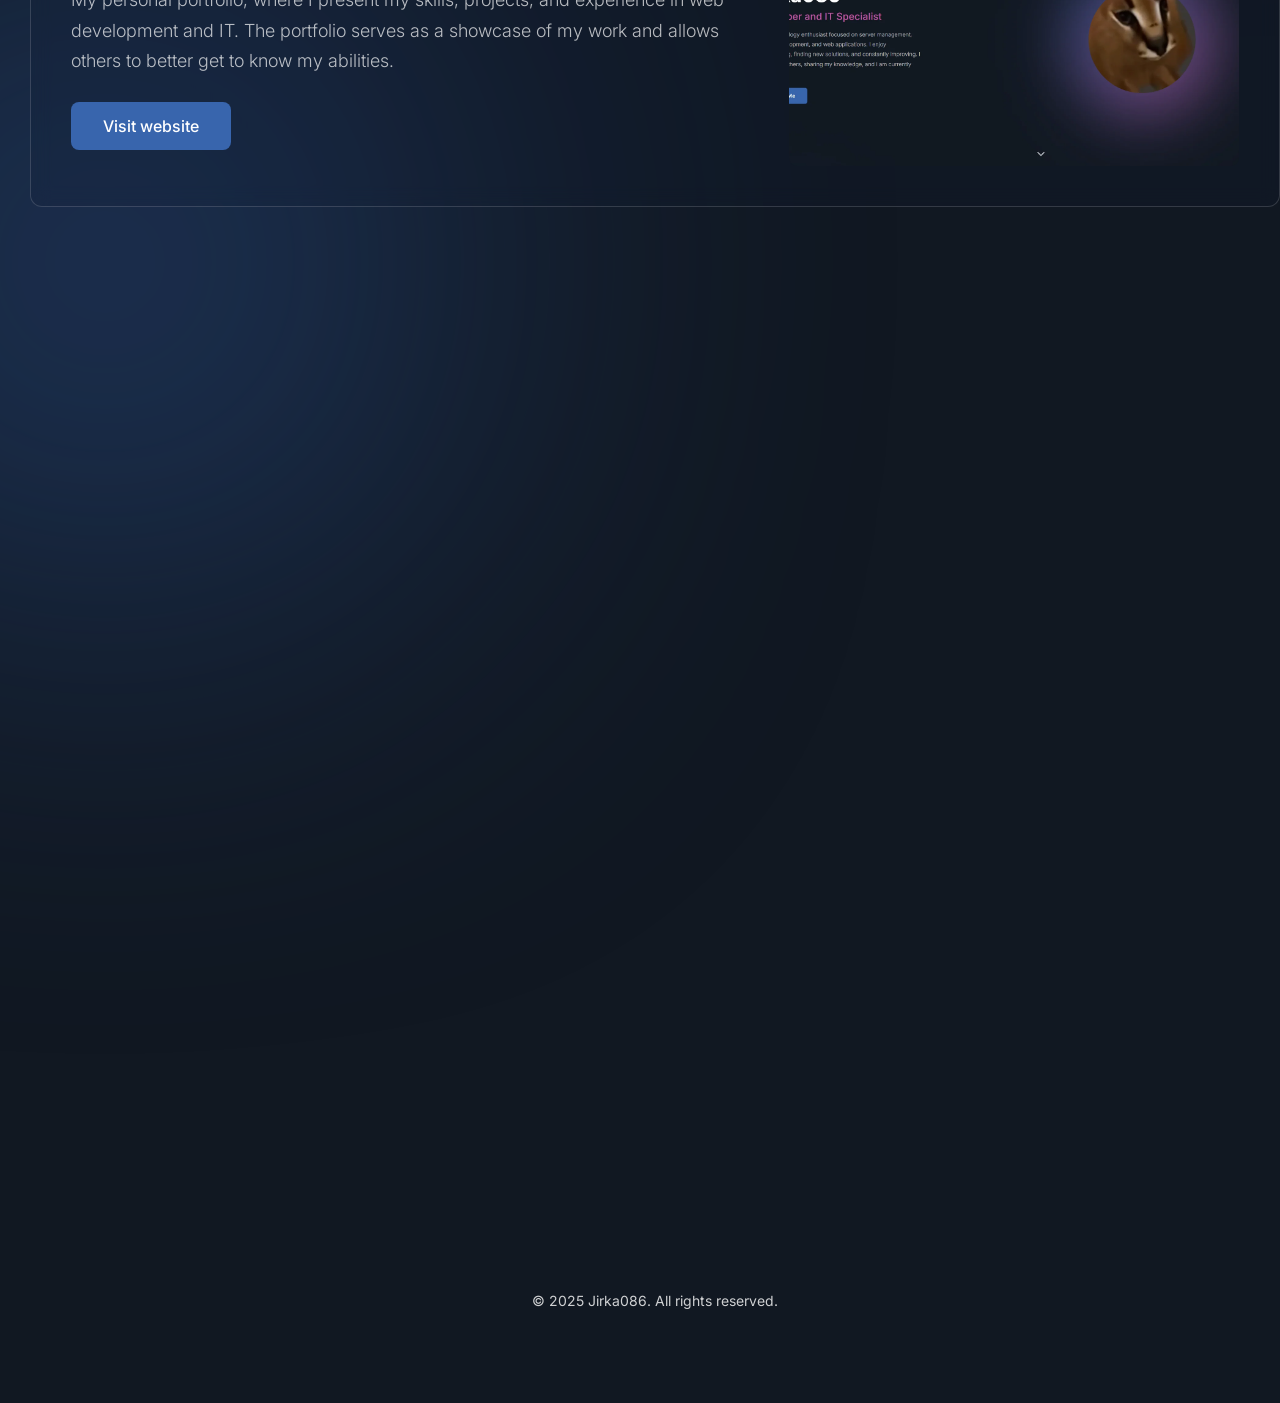
==== commit 73efa27f: "Remove PNG optimization script, update translations in JavaScript, enhance contact form handling, an" ====
--- a/en/index.html
+++ b/en/index.html
@@ -3,12 +3,14 @@
 <head>
     <meta charset="UTF-8">
     <meta name="viewport" content="width=device-width, initial-scale=1.0">
+    <meta name="description" content="Jirka086 - Full-stack developer specializing in web applications, Python, JavaScript, and modern technologies. Portfolio and contact.">
     <title>Jirka086 &gt;developer&lt;</title>
     <link rel="preconnect" href="https://fonts.googleapis.com">
     <link rel="preconnect" href="https://fonts.gstatic.com" crossorigin>
-    <link href="https://fonts.googleapis.com/css2?family=Inter:wght@300;400;500;600;700;800&display=swap" rel="stylesheet">
-    <link rel="stylesheet" href="https://fonts.googleapis.com/css2?family=Material+Symbols+Outlined:opsz,wght,FILL,GRAD@20..48,100..700,0..1,-50..200" />
-    <link rel="stylesheet" href="../styles.css?v=11">
+    <link href="https://fonts.googleapis.com/css2?family=Inter:wght@300;400;500;600;700;800&display=swap" rel="stylesheet" media="print" onload="this.media='all'">
+    <link rel="stylesheet" href="https://fonts.googleapis.com/css2?family=Material+Symbols+Outlined:opsz,wght,FILL,GRAD@20..48,100..700,0..1,-50..200&display=swap" media="print" onload="this.media='all'">
+    <script src="https://challenges.cloudflare.com/turnstile/v0/api.js" async defer></script>
+    <link rel="stylesheet" href="../styles.css?v=13">
 </head>
 <body>
     <nav>
@@ -20,11 +22,10 @@
         </button>
         <div class="links-center">
             <ul>
-                <li><a href="#about" data-translate="nav-about">O mně</a></li>
-                <li><a href="#skills" data-translate="nav-skills">Skills</a></li>
-                <li><a href="#projects" data-translate="nav-projects">Projekty</a></li>
-                <li><a href="#offer" data-translate="nav-offer">Nabízím</a></li>
-                <li><a href="#contact" data-translate="nav-contact">Kontakt</a></li>
+                <li><a href="#about">About</a></li>
+                <li><a href="#skills">Skills</a></li>
+                <li><a href="#projects">Projects</a></li>
+                <li><a href="#contact">Contact</a></li>
             </ul>
         </div>
         <div class="controls-right">
@@ -58,31 +59,31 @@
     </div>
     <div class="about" id="about">
         <div class="hero_left">
-            <p class="light_text" data-translate="about-hello">AHOJ, JSEM</p>
-            <h1 class="name" data-translate="about-name">Jirka086</h1>
-            <h2 class="developer" data-translate="about-role">Developer a IT specialista</h2>
-            <p class="description" data-translate="about-description">Jsem nadšenec pro technologie se zaměřením na správu serverů, vývoj webových stránek a webových aplikací. Baví mě experimentovat, hledat nová řešení a neustále se zdokonalovat. Rád pomáhám ostatním, sdílím své znalosti a v současnosti studuji IT.</p>
-            <a href="#contact" class="contact_button" data-translate="about-button">Kontaktujte mě</a>
+            <p class="light_text">HI, I AM</p>
+            <h1 class="name">Jirka086</h1>
+            <h2 class="developer">Developer and IT Specialist</h2>
+            <p class="description">I am a technology enthusiast focused on server management, website development, and web applications. I enjoy experimenting, finding new solutions, and constantly improving. I like helping others, sharing my knowledge, and I am currently studying IT.</p>
+            <a href="#contact" class="contact_button">Write to me</a>
         </div>
         <div class="hero_right">
-            <img src="../images/profile.webp" alt="Profilový obrázek Jirka086" loading="lazy">
+            <img src="https://Action-Gaming.b-cdn.net/images/profile.webp" alt="Profilový obrázek Jirka086" width="400" height="400" loading="lazy">
         </div>
         <div class="scroll-indicator">
             <span class="material-symbols-outlined">expand_more</span>
         </div>
     </div>
     <div class="skills" id="skills">
-        <h1 data-translate="skills-title">Moje zkušenosti</h1>
-        <p class="skill_subtitle" data-translate="skills-frontend">Frontend</p>
+        <h1>My Experience</h1>
+        <p class="skill_subtitle">Frontend</p>
         <div class="skill_frontend_grid">
             <div class="skill_item">HTML5</div>
             <div class="skill_item">CSS3</div>
         </div>
-        <p class="skill_subtitle" data-translate="skills-backend">Backend</p>
+        <p class="skill_subtitle">Backend</p>
         <div class="skill_backend_grid">
             <div class="skill_item">MySQL - MariaDB</div>
         </div>
-        <p class="skill_subtitle" data-translate="skills-tools">Nástroje a platformy</p>
+        <p class="skill_subtitle">Tools and Platforms</p>
         <div class="skill_tools_grid">
             <div class="skill_item">Github</div>
             <div class="skill_item">Docker</div>
@@ -92,125 +93,90 @@
             <div class="skill_item">Cloudflare</div>
             <div class="skill_item">openmediavault</div>
         </div>
-        <p class="gameservers" data-translate="skills-gameservers">Technik herních serverů</p>
+        <p class="gameservers">Game Server Technician</p>
         <div class="skill_gameservers_grid">
             <div class="skill_item">Minecraft</div>
             <div class="skill_item">SCP:SL</div>
             <div class="skill_item">beammp</div>
-            <div class="skill_item">a více</div>
+            <div class="skill_item">and more</div>
         </div>
-        <p class="skill_subtitle" data-translate="skills-learning">Základy / Učím se</p>
+        <p class="skill_subtitle">Basics / Learning</p>
         <div class="skill_learning_grid">
             <div class="skill_item">JavaScript</div>
             <div class="skill_item">PHP</div>
         </div>
     </div>
     <div class="projects" id="projects">
-        <h1 data-translate="projects-title">Moje projekty</h1>
+        <h1>My Projects</h1>
         <div class="project_grid">
             <div class="project_item">
                 <div class="project_content">
-                    <h2 class="project_title" data-translate="project1-title">Action Gaming</h2>
-                    <p class="project_techorposition" data-translate="project1-tech">Spolumajitel (Technik)</p>
-                    <p class="project_description" data-translate="project1-desc">Herní portál Action Gaming hostuje servery pro hru SCP:SL s kvalitním roleplay zážitkem. Jsme komunita, kde si zakládáme na civilizovaném chování a především na již zmíněné kvalitě. Nabízíme vlastní mapy, pluginy a profesionální tým včetně vedení serveru. Naším cílem je posunout hranici zpátky tam, kde byla již před několika lety na jiných serverech, kde roleplay ještě představovalo ten pravý zážitek a každý se měl možnost něco nového naučit.</p>
-                    <a href="https://actiongaming.cz" class="project_link" data-translate="project1-link">Discord invite</a>
+                    <h2 class="project_title">Action Gaming</h2>
+                    <p class="project_techorposition">Co-owner (Technician)</p>
+                    <p class="project_description">Action Gaming gaming portal hosts servers for SCP:SL with a quality roleplay experience. We are a community that values civilized behavior and especially the mentioned quality. We offer custom maps, plugins, and a professional team including server management. Our goal is to push the boundary back to where it was years ago on other servers, where roleplay still represented a true experience and everyone had the opportunity to learn something new.</p>
+                    <a href="https://actiongaming.cz" class="project_link">Discord invite</a>
                 </div>
-                <img src="../images/action-gaming-preview2.webp" alt="Action Gaming" class="project_image" loading="lazy">
+                <img src="https://Action-Gaming.b-cdn.net/images/action-gaming-preview2.webp" alt="Action Gaming" class="project_image" loading="lazy">
             </div>
             <div class="project_item">
                 <div class="project_content">
-                    <h2 class="project_title" data-translate="project2-title">NAUTIXRP</h2>
-                    <p class="project_techorposition" data-translate="project2-tech">Community Management, vývoj webu: HTML5, PHP, CSS</p>
-                    <p class="project_description" data-translate="project2-desc">NautixRP je česká herní komunita zaměřená na kvalitní roleplay zážitek ve hře GTA V na platformě FiveM. Naším cílem je vytvořit prostředí, kde hráči mohou zažít autentické roleplay situace, rozvíjet své postavy a interagovat s ostatními členy komunity v přátelské a respektující atmosféře.</p>
-                    <a href="https://nautixrp.eu" class="project_link" data-translate="project2-link">Navštívit web</a>
+                    <h2 class="project_title">NAUTIXRP</h2>
+                    <p class="project_techorposition">Community Management, web development: HTML5, PHP, CSS</p>
+                    <p class="project_description">NautixRP is a Czech gaming community focused on quality roleplay experience in GTA V on the FiveM platform. Our goal is to create an environment where players can experience authentic roleplay situations, develop their characters, and interact with other community members in a friendly and respectful atmosphere.</p>
+                    <a href="https://nautixrp.eu" class="project_link">Visit website</a>
                 </div>
-                <img src="../images/heebTxs.webp" alt="NAUTIXRP" class="project_image" loading="lazy">
+                <img src="https://Action-Gaming.b-cdn.net/images/heebTxs.webp" alt="NAUTIXRP" class="project_image" loading="lazy">
             </div>
             <div class="project_item">
                 <div class="project_content">
-                    <h2 class="project_title" data-translate="project3-title">Portfolio</h2>
-                    <p class="project_techorposition" data-translate="project3-tech">Vývoj webu: HTML5, CSS, PHP, JavaScript</p>
-                    <p class="project_description" data-translate="project3-desc">Moje osobní portfolio, kde prezentuji své dovednosti, projekty a zkušenosti v oblasti vývoje webových stránek a IT služeb. Portfolio slouží jako ukázka mé práce a umožňuje potenciálním klientům a zaměstnavatelům se lépe seznámit s mými schopnostmi.</p>
-                    <a href="https://jirka086.cz" class="project_link" data-translate="project3-link">Navštívit web</a>
+                    <h2 class="project_title">Portfolio</h2>
+                    <p class="project_techorposition">Web development: HTML5, CSS, PHP, JavaScript</p>
+                    <p class="project_description">My personal portfolio, where I present my skills, projects, and experience in web development and IT. The portfolio serves as a showcase of my work and allows others to better get to know my abilities.</p>
+                    <a href="https://jirka086.cz" class="project_link">Visit website</a>
                 </div>
-                <img src="../images/portfolio-dark-en.webp" alt="Portfolio" class="project_image portfolio-preview" id="portfolio-preview" loading="lazy">
-            </div>
-        </div>
-    </div>
-    <div class="offer" id="offer">
-        <h1 data-translate="offer-title">Co nabízím</h1>
-        <div class="offer_grid">
-            <div class="offer_item">
-                <span class="material-symbols-outlined offer_icon">code</span>
-                <h2 class="offer_title" data-translate="offer1-title">Vývoj webu a webových aplikací</h2>
-                <p class="offer_description" data-translate="offer1-desc">Nabízím tvorbu moderních a responzivních webových stránek a aplikací přesně na míru vašim potřebám.</p>
-            </div>
-            <div class="offer_item">
-                <span class="material-symbols-outlined offer_icon">dns</span>
-                <h2 class="offer_title" data-translate="offer2-title">Správa serverů</h2>
-                <p class="offer_description" data-translate="offer2-desc">Komplexní správa serverů, nastavování aplikací, herních serverů a další související služby.</p>
-            </div>
-            <div class="offer_item">
-                <span class="material-symbols-outlined offer_icon">chat</span>
-                <h2 class="offer_title" data-translate="offer3-title">Přímá komunikace</h2>
-                <p class="offer_description" data-translate="offer3-desc">Žádní prostředníci. Komunikujete přímo se mnou, vývojářem, který na vašem projektu pracuje.</p>
-            </div>
-            <div class="offer_item">
-                <span class="material-symbols-outlined offer_icon">bolt</span>
-                <h2 class="offer_title" data-translate="offer4-title">Rychlost a efektivita</h2>
-                <p class="offer_description" data-translate="offer4-desc">Jsem flexibilní a pracuji rychle. Váš projekt nebude stát měsíce ve frontě.</p>
-            </div>
-            <div class="offer_item">
-                <span class="material-symbols-outlined offer_icon">design_services</span>
-                <h2 class="offer_title" data-translate="offer5-title">Návrhy a konzultace</h2>
-                <p class="offer_description" data-translate="offer5-desc">Nejprve vytvořím návrh, který následně společně probereme, abychom zajistili, že splňuje vaše očekávání ještě před zahájením samotné realizace projektu.</p>
+                <img src="https://Action-Gaming.b-cdn.net/images/portfolio-dark-en.webp" alt="Portfolio" class="project_image portfolio-preview" id="portfolio-preview" loading="lazy">
             </div>
         </div>
     </div>
     <div class="contact" id="contact">
         <h1 class="contact-title" data-translate="contact-title">Kontakt</h1>
-        <p class="contact-subtitle" data-translate="contact-subtitle">Máte zájem o mé služby? Kontaktujte mě pomocí formuláře níže.</p>
+        <p class="contact-subtitle" data-translate="contact-subtitle">Chcete se spojit? Napište mi pomocí formuláře níže.</p>
 
         <div id="form-message" class="form-message" style="display: none;"></div>
-        <form id="contact-form" action="form.php" method="post" class="scroll-animate-scale animate">
+        <form id="contact-form" data-action="../form.php?v=2" class="scroll-animate-scale animate">
             <label for="name" data-translate="contact-name">Jméno:</label>
-            <input type="text" id="name" name="name" required="" minlength="2" maxlength="50" data-translate="contact-name-placeholder">
+            <input type="text" id="name" name="name" required="" minlength="2" maxlength="50" data-translate="contact-name-placeholder" aria-label="Your name">
             <span class="field-helper" data-translate="contact-name-helper">2-50 znaků</span>
         
             <label for="email" data-translate="contact-email">Email:</label>
-            <input type="email" id="email" name="email" required="" maxlength="100" data-translate="contact-email-placeholder">
+            <input type="email" id="email" name="email" required="" maxlength="100" data-translate="contact-email-placeholder" aria-label="Your email">
             <span class="field-helper" data-translate="contact-email-helper">Platná emailová adresa</span>
         
-            <label for="service" data-translate="contact-service">Služba:</label>
-            <select id="service" name="service" required="">
-                <option value="" data-translate="contact-service-select">-- Vyberte službu --</option>
-                <option value="web" data-translate="contact-service-web">Vytvoření webové stránky nebo webové aplikace</option>
-                <option value="web+server" data-translate="contact-service-gameserver">Technik herního serveru</option>
-                <option value="server" data-translate="contact-service-server">Technik serveru</option>
-                <option value="wserver" data-translate="contact-service-consult">Konzultace a dotazy</option>
-                <option value="consultation" data-translate="contact-service-consult">Konzultace</option>
-            </select>
+            <label for="subject" data-translate="contact-subject">Předmět:</label>
+            <input type="text" id="subject" name="subject" required="" minlength="3" maxlength="100" data-translate="contact-subject-placeholder" aria-label="Message subject">
+            <span class="field-helper" data-translate="contact-subject-helper">3-100 znaků</span>
         
             <label for="message" data-translate="contact-message">Zpráva:</label>
-            <textarea id="message" name="message" rows="4" required="" minlength="10" maxlength="1000" data-translate="contact-message-placeholder"></textarea>
+            <textarea id="message" name="message" rows="4" required="" minlength="10" maxlength="1000" data-translate="contact-message-placeholder" aria-label="Your message"></textarea>
             <span class="field-helper" data-translate="contact-message-helper">10-1000 znaků</span>
         
-            <div class="cf-turnstile" data-sitekey="0x4AAAAAAB1wznCENAD23O9P"><div><input type="hidden" name="cf-turnstile-response" id="cf-chl-widget-rc68g_response" value=""></div></div>
-            <button type="submit" id="submit-btn" data-translate="contact-submit">Odeslat</button>
+            <input type="text" name="website" style="display:none" tabindex="-1" autocomplete="off" aria-hidden="true">
+            <div class="cf-turnstile" data-sitekey="0x4AAAAAACNsavJjz9TJ-GeK"></div>
+            <button type="button" id="submit-btn" data-translate="contact-submit">Odeslat</button>
         </form>
     </div>
     
     <div class="menu_links_social">
-        <h2 data-translate="contact-social-title">Kontaktujte mě také přes sociální sítě:</h2>
-        <a href="../images/email-svgrepo-com.svg" class="social_link"><img src="../images/email-svgrepo-com.svg" alt="Email" class="social_icon"></a>
-        <a href="../images/github-svgrepo-com.svg" class="social_link"><img src="../images/github-svgrepo-com.svg" alt="Github" class="social_icon"></a>
-        <a href="../images/steam-svgrepo-com.svg" class="social_link"><img src="../images/steam-svgrepo-com.svg" alt="Steam" class="social_icon"></a>
-        <a href="../images/discord-alt-svgrepo-com.svg" class="social_link"><img src="../images/discord-alt-svgrepo-com.svg" alt="Discord" class="social_icon"></a>
+        <h2>Find me also on:</h2>
+        <a href="https://Action-Gaming.b-cdn.net/images/email-svgrepo-com.svg" class="social_link"><img src="https://Action-Gaming.b-cdn.net/images/email-svgrepo-com.svg" alt="Email" class="social_icon"></a>
+        <a href="https://Action-Gaming.b-cdn.net/images/github-svgrepo-com.svg" class="social_link"><img src="https://Action-Gaming.b-cdn.net/images/github-svgrepo-com.svg" alt="Github" class="social_icon"></a>
+        <a href="https://Action-Gaming.b-cdn.net/images/steam-svgrepo-com.svg" class="social_link"><img src="https://Action-Gaming.b-cdn.net/images/steam-svgrepo-com.svg" alt="Steam" class="social_icon"></a>
+        <a href="https://Action-Gaming.b-cdn.net/images/discord-alt-svgrepo-com.svg" class="social_link"><img src="https://Action-Gaming.b-cdn.net/images/discord-alt-svgrepo-com.svg" alt="Discord" class="social_icon"></a>
     </div>
     
     <footer>
-        <p>&copy; 2025 Jirka086. Všechna práva vyhrazena.</p>
+        <p>&copy; 2025 Jirka086. All rights reserved.</p>
     </footer>
-    <script src="../script.js?v=7" defer></script>
+    <script src="../script.js?v=8" defer></script>
 </body>
 </html>
--- a/styles.css
+++ b/styles.css
@@ -26,7 +26,7 @@
 .animate-on-scroll {
     opacity: 0;
     transform: translateY(30px);
-    transition: opacity 0.6s ease, transform 0.6s ease;
+    transition: opacity 0.3s ease, transform 0.3s ease;
 }
 
 .animate-on-scroll.visible {
@@ -109,14 +109,15 @@
 .skills::before,
 .projects::before,
 .offer::before,
-.contact::before {
+.contact::before,
+.projects::after {
     content: '';
     position: absolute;
-    width: 700px;
-    height: 700px;
+    width: 800px;
+    height: 800px;
     border-radius: 50%;
-    filter: blur(150px);
-    opacity: 0.9;
+    filter: blur(200px);
+    opacity: 0.6;
     pointer-events: none;
     z-index: -1;
 }
@@ -124,19 +125,34 @@
 /* Left corner circle - blue tone */
 .skills::before,
 .offer::before {
-    background-color: var(--circle-1);
-    left: -300px;
+    background: radial-gradient(circle, var(--circle-3), var(--circle-1));
+    left: -350px;
     top: 50%;
     transform: translateY(-50%);
 }
 
 /* Right corner circle - purple tone */
-.projects::before,
+.projects::before {
+    background: radial-gradient(circle, var(--circle-4), var(--circle-2));
+    right: -350px;
+    top: 25%;
+    transform: translateY(-50%);
+}
+
 .contact::before {
-    background-color: var(--circle-2);
-    right: -300px;
-    top: 50%;
+    background: radial-gradient(circle, var(--circle-4), var(--circle-2));
+    right: -350px;
+    top: 75%;
     transform: translateY(-50%);
+}
+
+/* Additional blue circle for projects section (bottom-left) */
+.projects::after {
+    background: radial-gradient(circle, var(--circle-3), var(--circle-1));
+    left: -250px;
+    bottom: -300px;
+    width: 650px;
+    height: 650px;
 }
 
 /* Navigation */
@@ -578,7 +594,7 @@
     font-size: 17px;
     font-weight: 500;
     color: var(--text-color);
-    transition: all 0.3s ease;
+    transition: all 0.15s ease;
     backdrop-filter: blur(10px);
     -webkit-backdrop-filter: blur(10px);
 }
@@ -828,6 +844,20 @@
     margin-bottom: 20px;
     border-radius: 8px;
     font-size: 16px;
+    text-align: center;
+    font-weight: 500;
+}
+
+#form-message.success {
+    background-color: rgba(76, 175, 80, 0.1);
+    color: #4caf50;
+    border: 1px solid #4caf50;
+}
+
+#form-message.error {
+    background-color: rgba(244, 67, 54, 0.1);
+    color: #f44336;
+    border: 1px solid #f44336;
 }
 
 #contact-form {
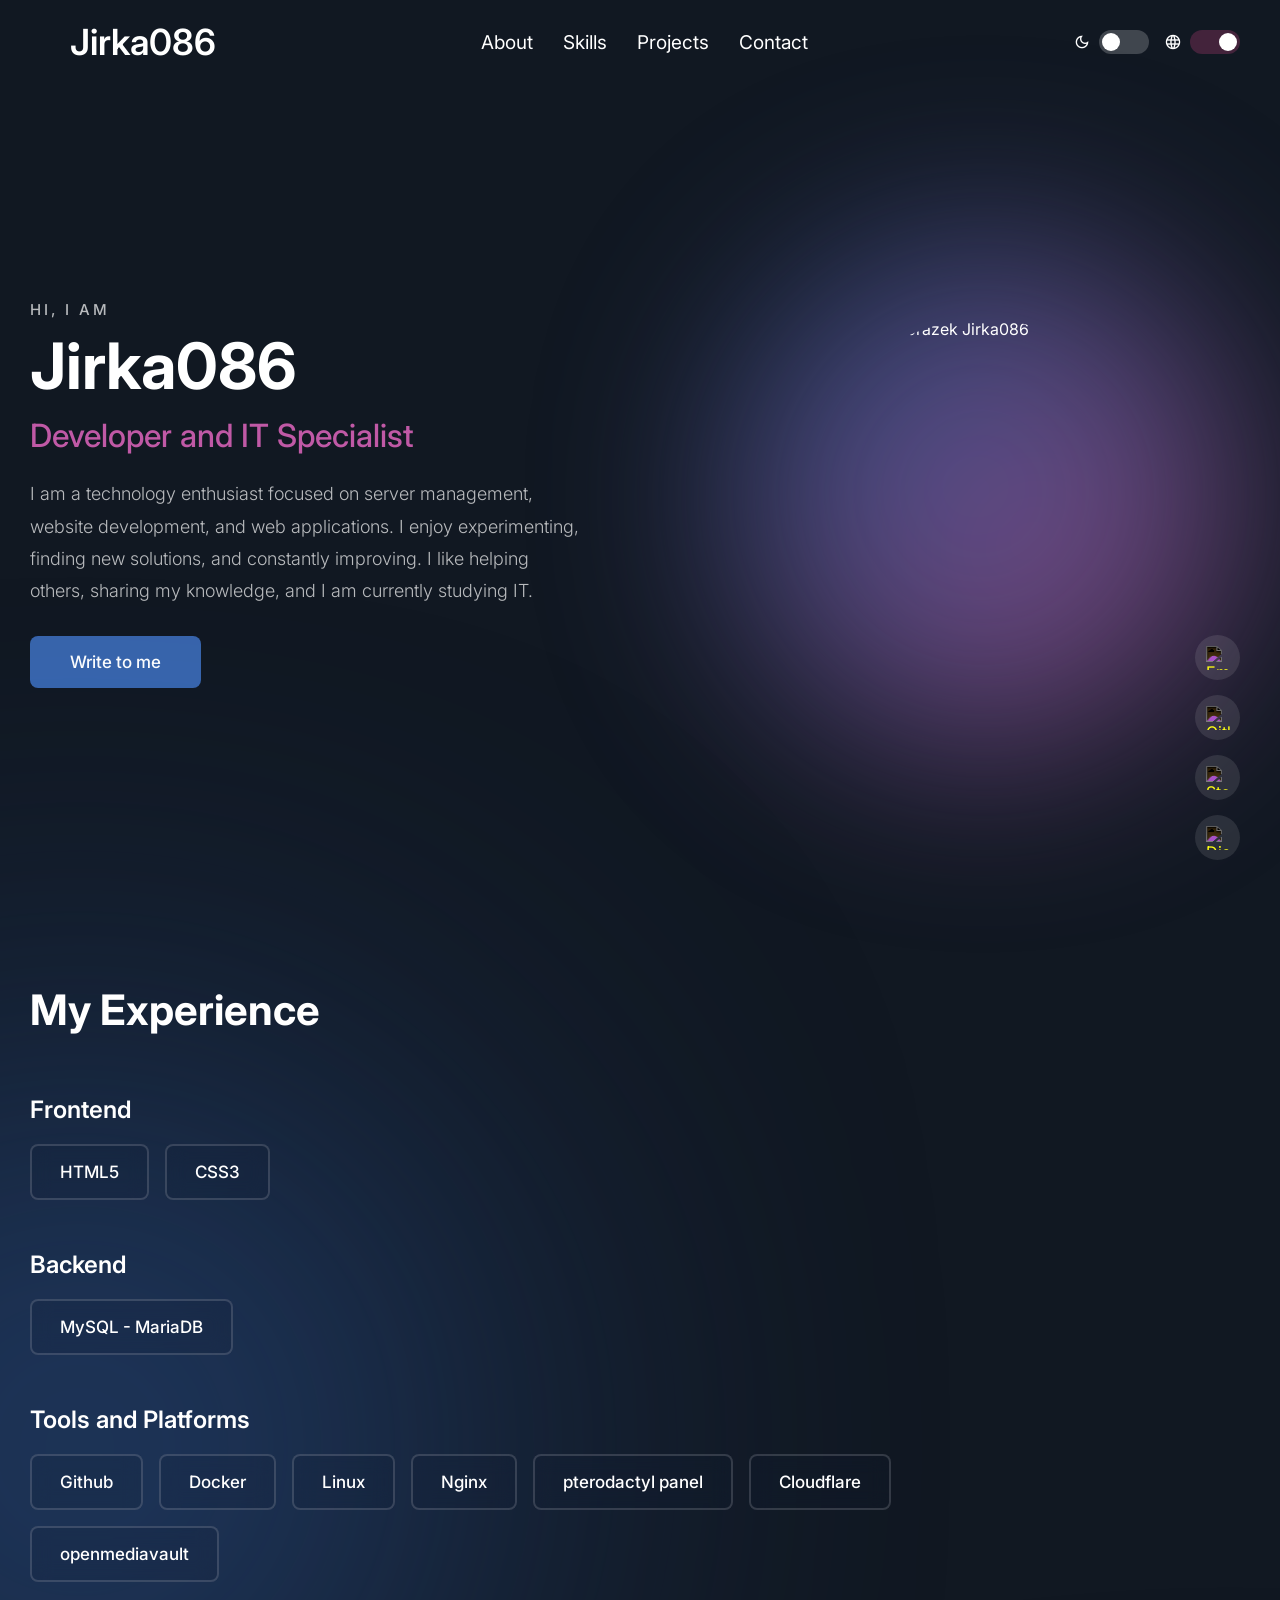
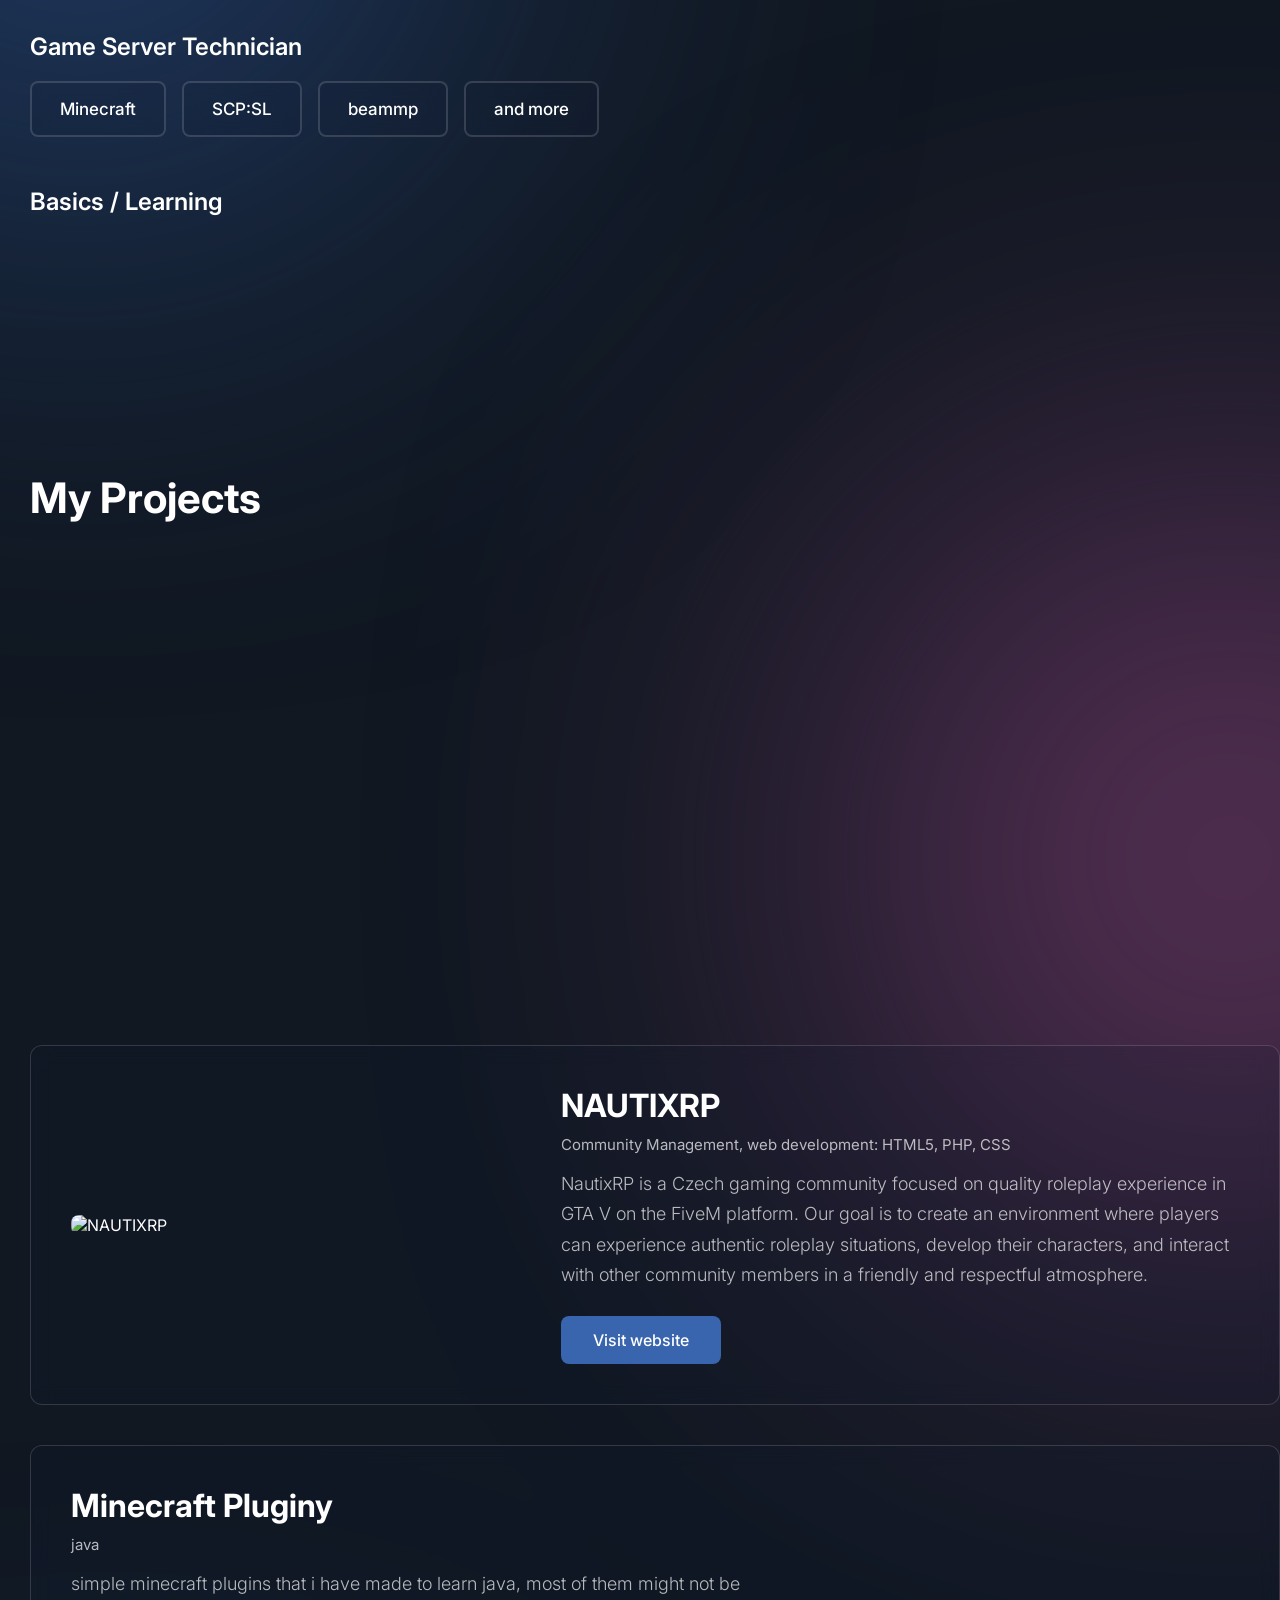
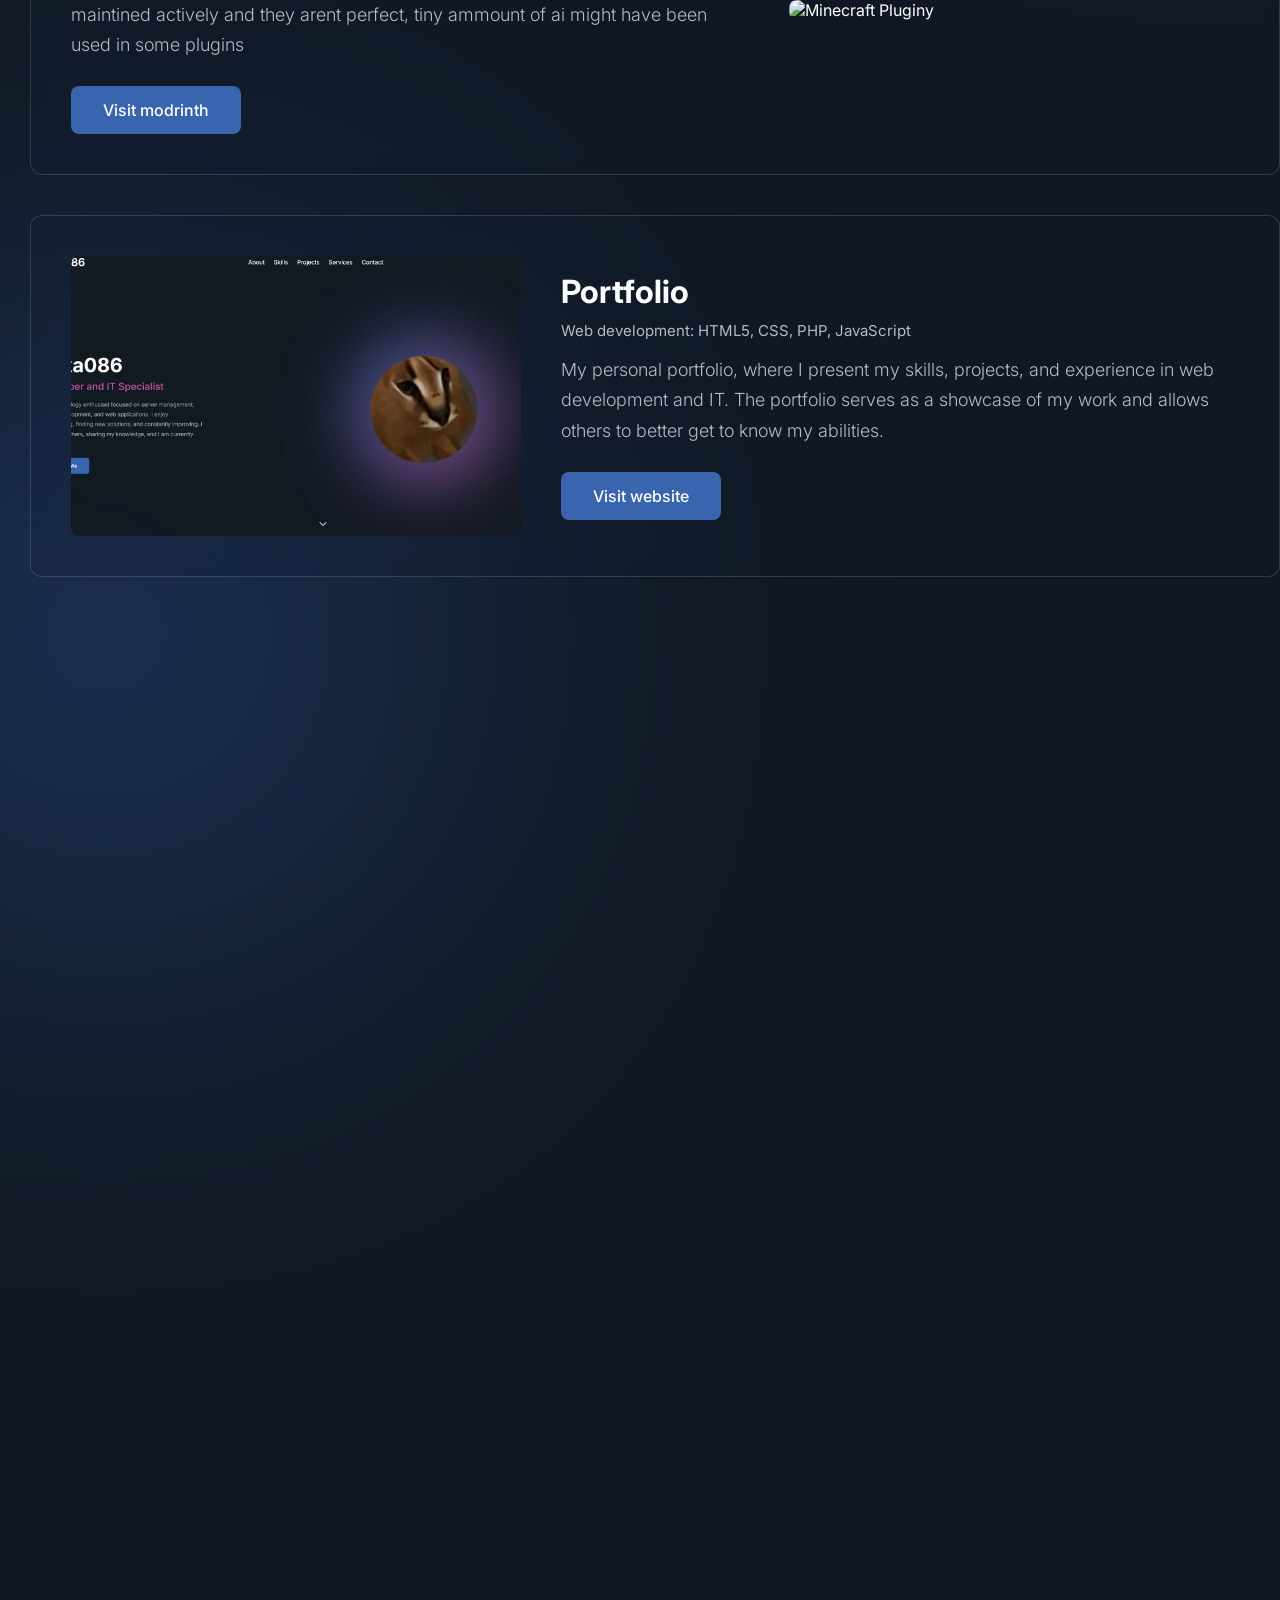
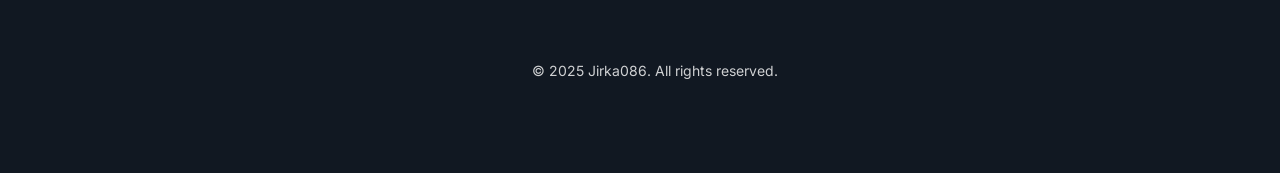
==== commit f01a5463: "Enhance menu toggle functionality and add custom scrollbar styles for improved UI/UX; include new im" ====
--- a/en/index.html
+++ b/en/index.html
@@ -129,6 +129,15 @@
             </div>
             <div class="project_item">
                 <div class="project_content">
+                    <h2 class="project_title">Minecraft Pluginy</h2>
+                    <p class="project_techorposition">java</p>
+                    <p class="project_description">simple minecraft plugins that i have made to learn java, most of them might not be maintined actively and they arent perfect, tiny ammount of ai might have been used in some plugins</p>
+                    <a href="https://modrinth.com/user/jirka086" class="project_link">Visit modrinth</a>
+                </div>
+                <img src="https://Action-Gaming.b-cdn.net/images/5a5f7c602e1e6d5a27ebdc9ed41ffbe81e10daab.png" alt="Minecraft Pluginy" class="project_image" loading="lazy">
+            </div>
+            <div class="project_item">
+                <div class="project_content">
                     <h2 class="project_title">Portfolio</h2>
                     <p class="project_techorposition">Web development: HTML5, CSS, PHP, JavaScript</p>
                     <p class="project_description">My personal portfolio, where I present my skills, projects, and experience in web development and IT. The portfolio serves as a showcase of my work and allows others to better get to know my abilities.</p>
@@ -168,10 +177,10 @@
     
     <div class="menu_links_social">
         <h2>Find me also on:</h2>
-        <a href="https://Action-Gaming.b-cdn.net/images/email-svgrepo-com.svg" class="social_link"><img src="https://Action-Gaming.b-cdn.net/images/email-svgrepo-com.svg" alt="Email" class="social_icon"></a>
-        <a href="https://Action-Gaming.b-cdn.net/images/github-svgrepo-com.svg" class="social_link"><img src="https://Action-Gaming.b-cdn.net/images/github-svgrepo-com.svg" alt="Github" class="social_icon"></a>
-        <a href="https://Action-Gaming.b-cdn.net/images/steam-svgrepo-com.svg" class="social_link"><img src="https://Action-Gaming.b-cdn.net/images/steam-svgrepo-com.svg" alt="Steam" class="social_icon"></a>
-        <a href="https://Action-Gaming.b-cdn.net/images/discord-alt-svgrepo-com.svg" class="social_link"><img src="https://Action-Gaming.b-cdn.net/images/discord-alt-svgrepo-com.svg" alt="Discord" class="social_icon"></a>
+        <a href="admin@nautixrp.eu" class="social_link"><img src="https://Action-Gaming.b-cdn.net/images/email-svgrepo-com.svg" alt="Email" class="social_icon"></a>
+        <a href="https://github.com/jirka086" class="social_link"><img src="https://Action-Gaming.b-cdn.net/images/github-svgrepo-com.svg" alt="Github" class="social_icon"></a>
+        <a href="https://steamcommunity.com/id/jirka086/" class="social_link"><img src="https://Action-Gaming.b-cdn.net/images/steam-svgrepo-com.svg" alt="Steam" class="social_icon"></a>
+        <a href="https://discord.com/users/371269384284405771" class="social_link"><img src="https://Action-Gaming.b-cdn.net/images/discord-alt-svgrepo-com.svg" alt="Discord" class="social_icon"></a>
     </div>
     
     <footer>
--- a/styles.css
+++ b/styles.css
@@ -71,6 +71,41 @@
     scroll-behavior: smooth;
 }
 
+/* Custom Scrollbar */
+::-webkit-scrollbar {
+    width: 12px;
+}
+
+::-webkit-scrollbar-track {
+    background: var(--bg-color);
+}
+
+::-webkit-scrollbar-thumb {
+    background: linear-gradient(180deg, rgba(79, 123, 204, 0.6), rgba(194, 102, 184, 0.6));
+    border-radius: 10px;
+    border: 1px solid rgba(255, 255, 255, 0.18);
+    backdrop-filter: blur(10px);
+    -webkit-backdrop-filter: blur(10px);
+    box-shadow: 0 4px 15px rgba(0, 0, 0, 0.2);
+}
+
+::-webkit-scrollbar-thumb:hover {
+    background: linear-gradient(180deg, rgba(79, 123, 204, 0.8), rgba(194, 102, 184, 0.8));
+    border: 1px solid rgba(255, 255, 255, 0.3);
+}
+
+/* Firefox Scrollbar */
+* {
+    scrollbar-width: thin;
+    scrollbar-color: rgba(79, 123, 204, 0.6) transparent;
+}
+
+@media (max-width: 768px) {
+    html {
+        overflow-x: hidden;
+    }
+}
+
 body {
     font-family: 'Inter', sans-serif;
     background-color: var(--bg-color);
@@ -81,19 +116,29 @@
     padding-right: 0;
     margin: 0;
     width: 100%;
-    max-width: 100vw;
+    max-width: 100%;
     transition: background-color 0.3s ease, color 0.3s ease;
 }
 
 @media (max-width: 968px) {
     body {
         padding-left: 8px;
+        padding-right: 0;
     }
 }
 
 @media (max-width: 680px) {
     body {
         padding-left: 0;
+        padding-right: 0;
+        overflow-x: hidden;
+        max-width: 100vw;
+    }
+    
+    body.menu-open {
+        position: fixed;
+        width: 100%;
+        overflow: hidden;
     }
 }
 
@@ -164,19 +209,23 @@
     background-color: transparent;
     position: relative;
     z-index: 100;
-    margin-left: -36px;
+    margin-left: 0;
     margin-right: 0;
+    width: 100%;
+    max-width: 100%;
+    box-sizing: border-box;
 }
 
 @media (max-width: 968px) {
     nav {
-        margin-left: -9px;
+        padding: 20px 20px;
     }
 }
 
 @media (max-width: 680px) {
     nav {
-        margin-left: -2px;
+        padding: 15px 15px;
+        overflow: visible;
     }
 }
 
@@ -215,10 +264,6 @@
         transform: scale(0.9);
     }
     
-    nav {
-        padding: 15px 20px;
-    }
-    
     .title-left h1 {
         font-size: 24px;
     }
@@ -230,6 +275,7 @@
         width: 75%;
         max-width: 300px;
         height: 100vh;
+        height: 100dvh;
         background: var(--bg-secondary);
         backdrop-filter: blur(20px);
         -webkit-backdrop-filter: blur(20px);
@@ -238,6 +284,8 @@
         transition: right 0.3s ease;
         z-index: 1000;
         box-shadow: -5px 0 20px rgba(0, 0, 0, 0.3);
+        overflow-y: auto;
+        overflow-x: hidden;
     }
     
     .links-center.active {
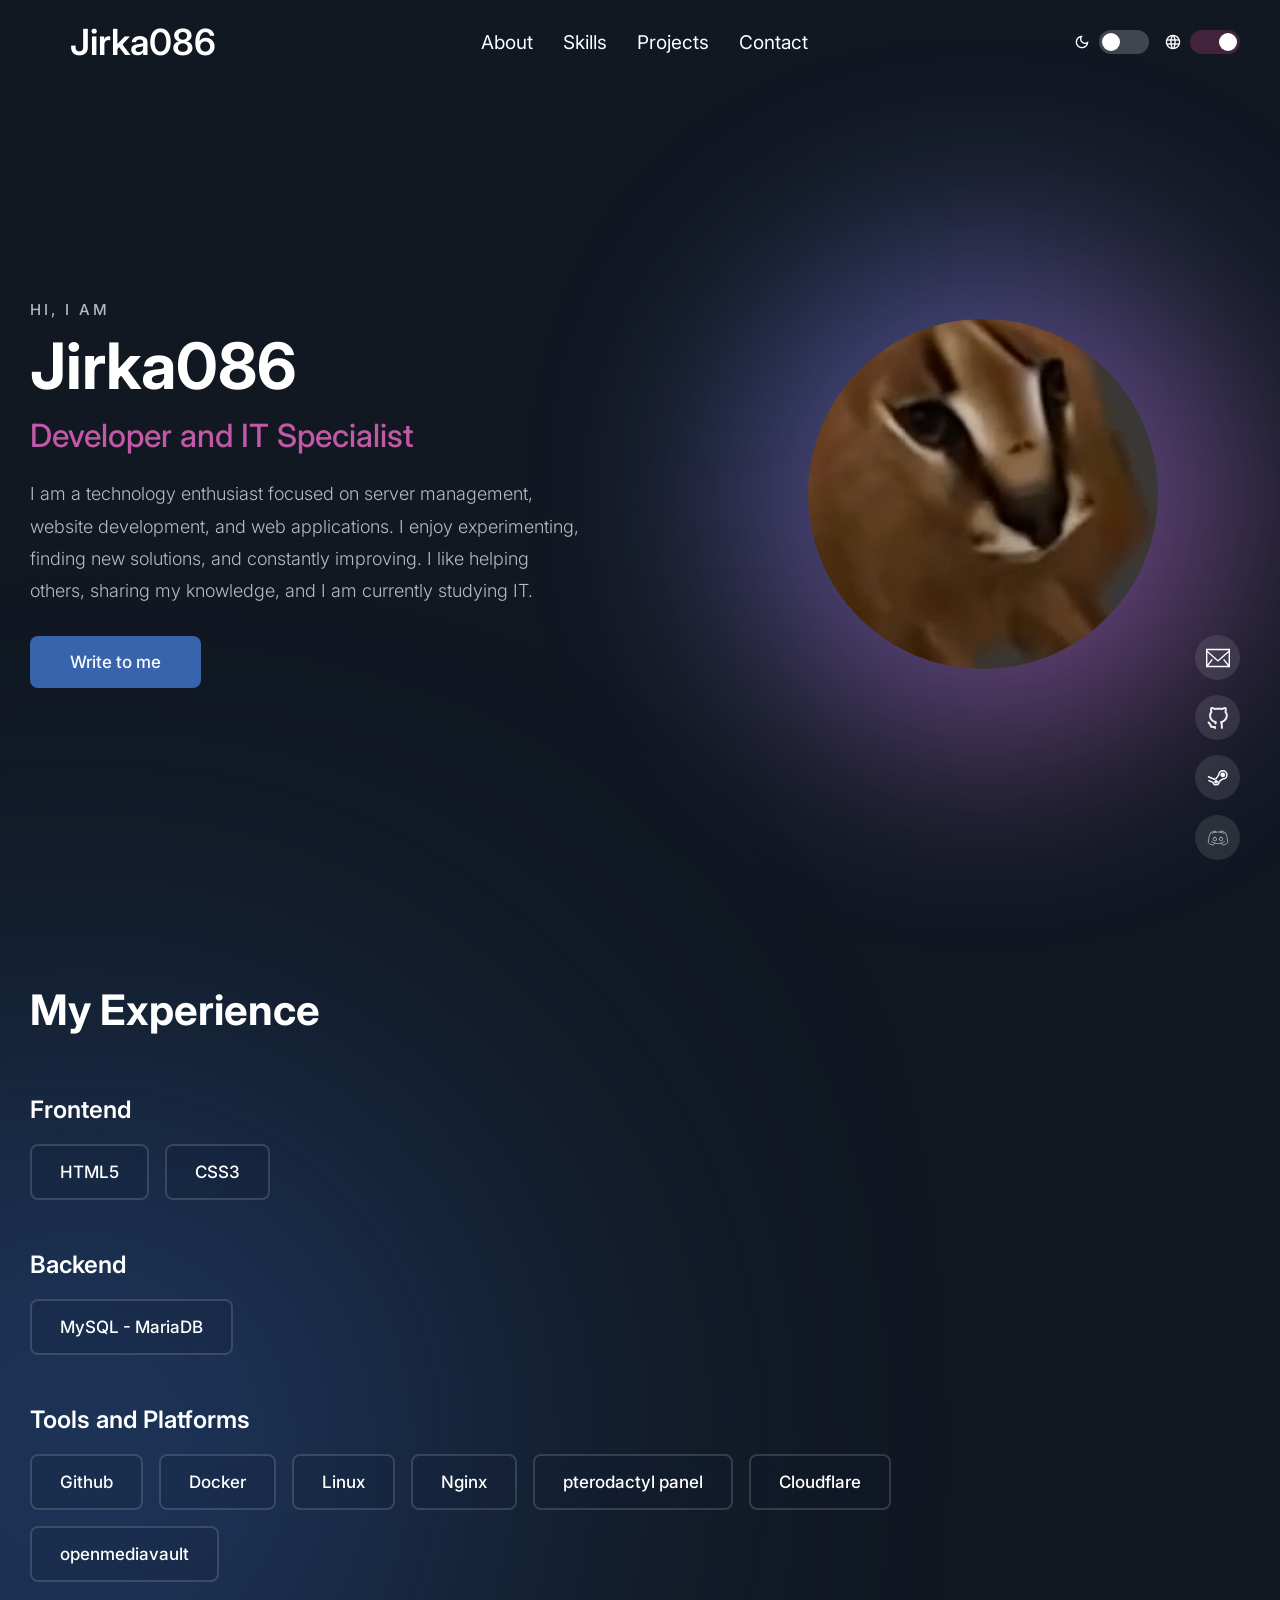
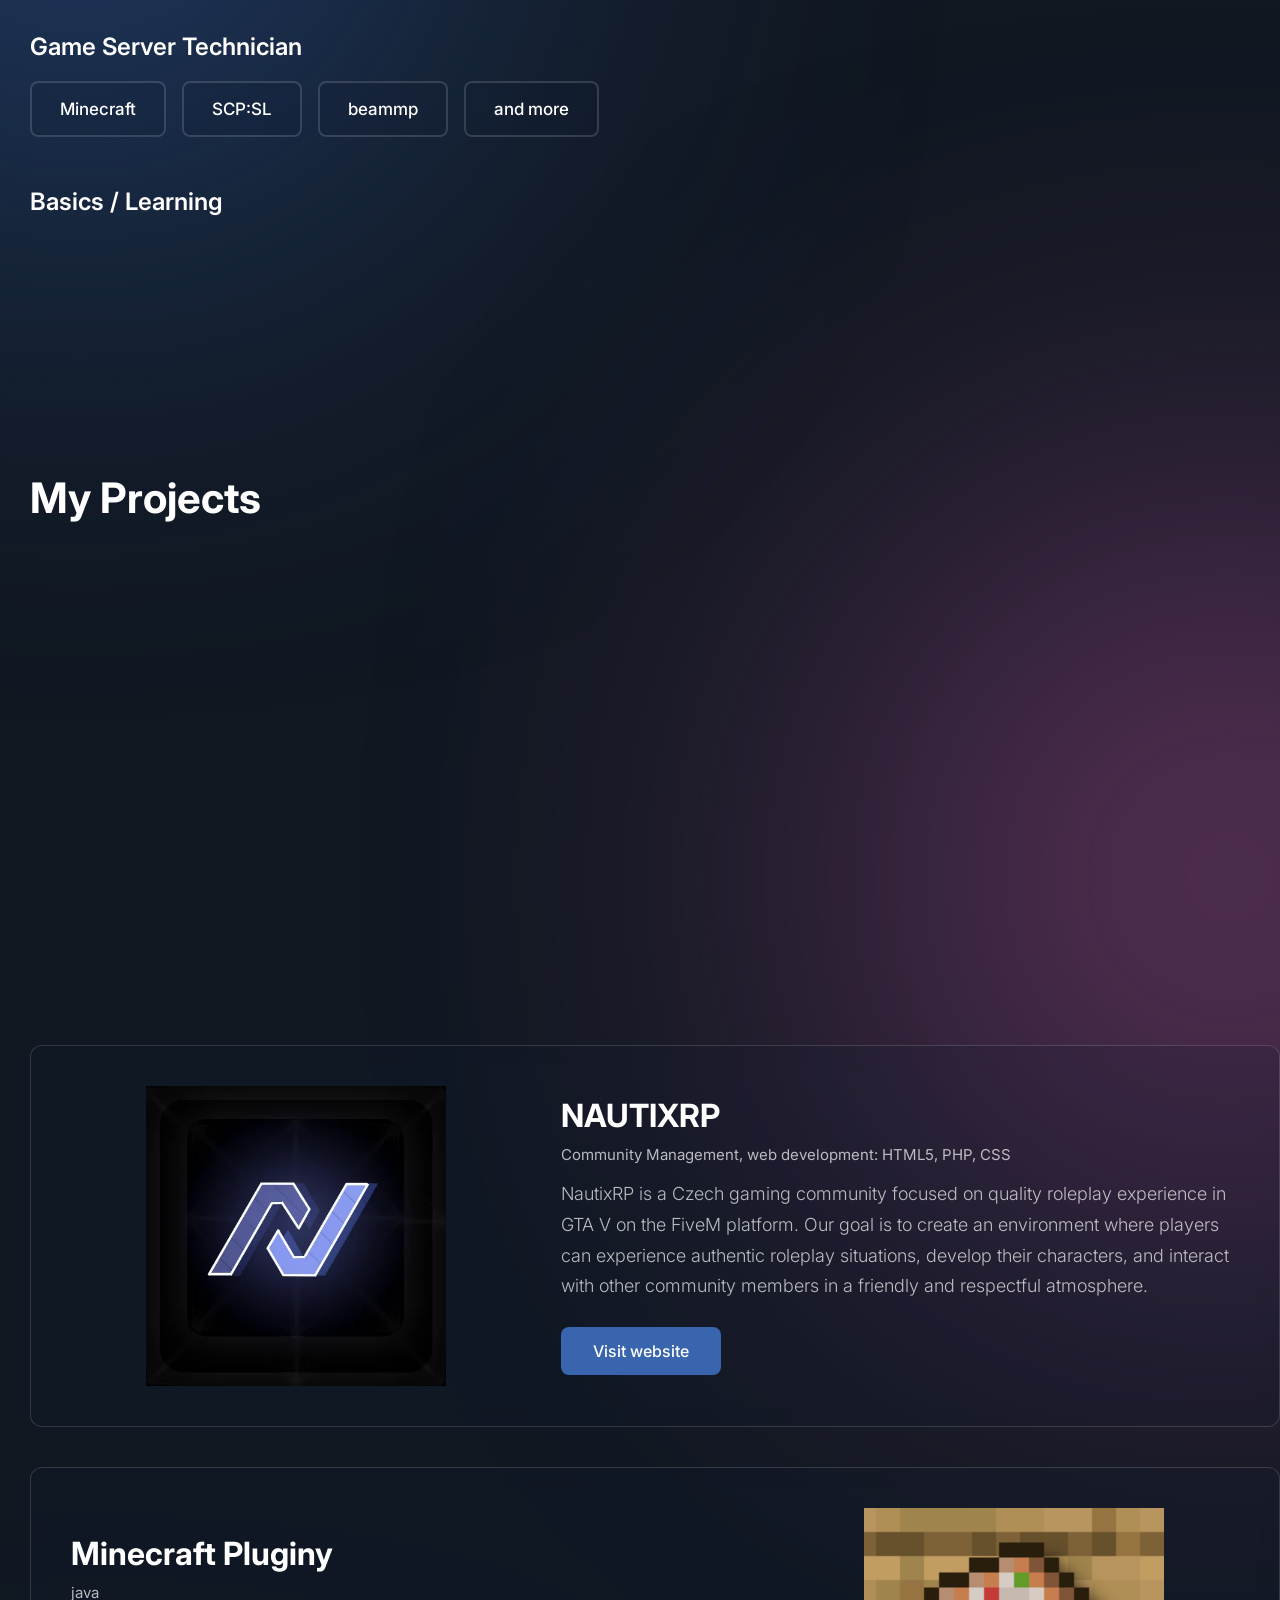
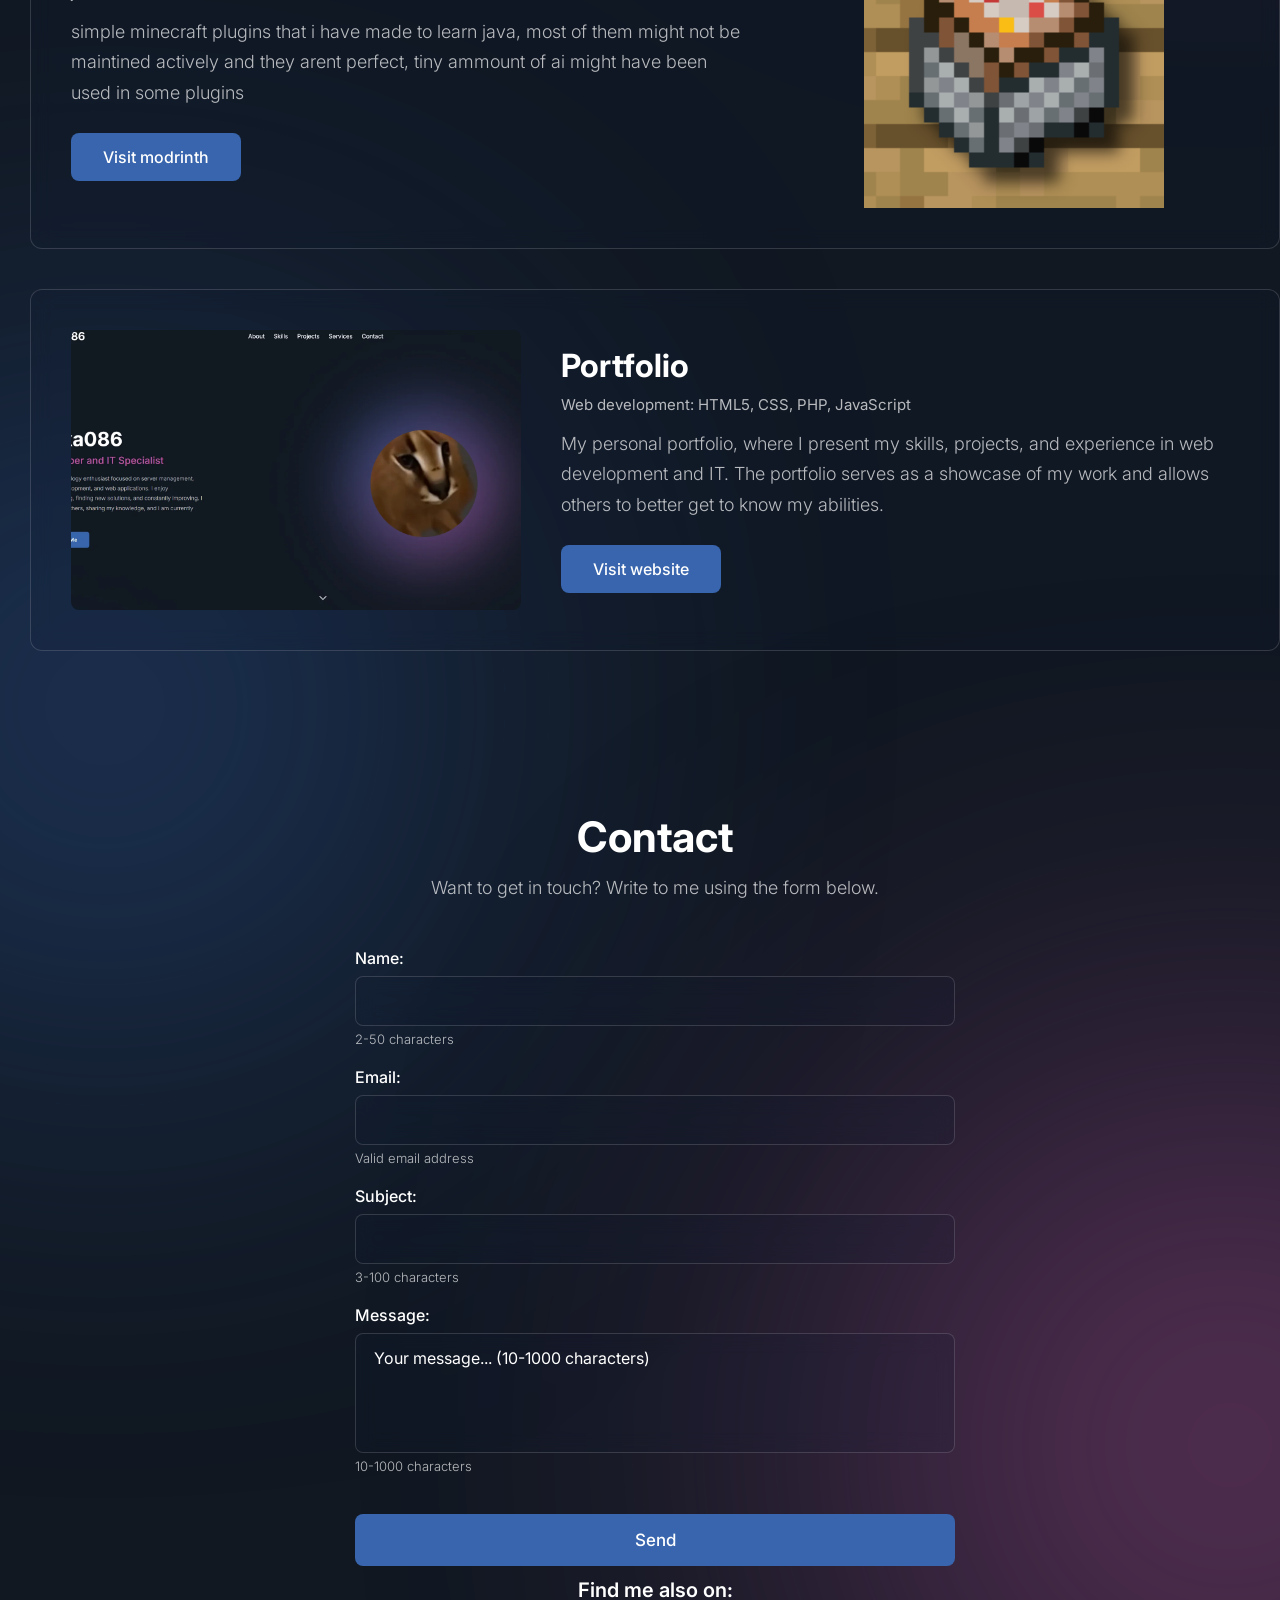
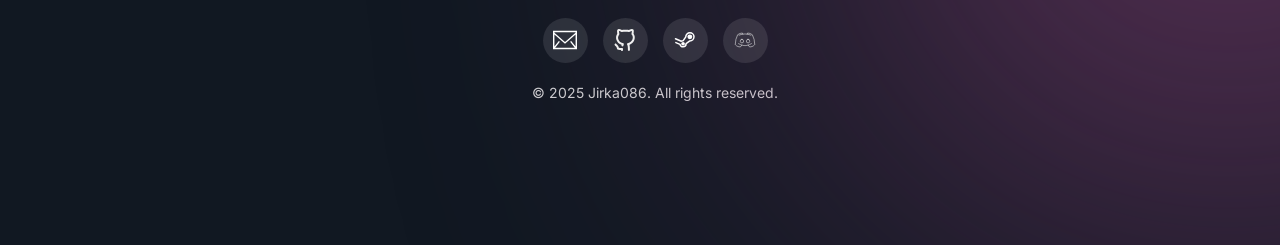
==== commit 069038be: "lul" ====
--- a/en/index.html
+++ b/en/index.html
@@ -1,191 +1,201 @@
-<!DOCTYPE html>
-<html lang="en">
-<head>
-    <meta charset="UTF-8">
-    <meta name="viewport" content="width=device-width, initial-scale=1.0">
-    <meta name="description" content="Jirka086 - Full-stack developer specializing in web applications, Python, JavaScript, and modern technologies. Portfolio and contact.">
-    <title>Jirka086 &gt;developer&lt;</title>
-    <link rel="preconnect" href="https://fonts.googleapis.com">
-    <link rel="preconnect" href="https://fonts.gstatic.com" crossorigin>
-    <link href="https://fonts.googleapis.com/css2?family=Inter:wght@300;400;500;600;700;800&display=swap" rel="stylesheet" media="print" onload="this.media='all'">
-    <link rel="stylesheet" href="https://fonts.googleapis.com/css2?family=Material+Symbols+Outlined:opsz,wght,FILL,GRAD@20..48,100..700,0..1,-50..200&display=swap" media="print" onload="this.media='all'">
-    <script src="https://challenges.cloudflare.com/turnstile/v0/api.js" async defer></script>
-    <link rel="stylesheet" href="../styles.css?v=13">
-</head>
-<body>
-    <nav>
-        <div class="title-left">
-            <h1>Jirka086</h1>
-        </div>
-        <button class="hamburger" aria-label="Menu">
-            <span class="material-symbols-outlined">menu</span>
-        </button>
-        <div class="links-center">
-            <ul>
-                <li><a href="#about">About</a></li>
-                <li><a href="#skills">Skills</a></li>
-                <li><a href="#projects">Projects</a></li>
-                <li><a href="#contact">Contact</a></li>
-            </ul>
-        </div>
-        <div class="controls-right">
-            <div class="toggle-wrapper">
-                <span class="material-symbols-outlined toggle-icon">dark_mode</span>
-                <label class="toggle-switch">
-                    <input type="checkbox" id="theme-toggle">
-                    <span class="slider"></span>
-                </label>
-            </div>
-            
-            <div class="toggle-wrapper">
-                <span class="material-symbols-outlined toggle-icon">language</span>
-                <label class="toggle-switch">
-                    <input type="checkbox" id="language-toggle">
-                    <span class="slider"></span>
-                </label>
-            </div>
-        </div>
-        <div class="hamburger-menu">
-            <span></span>
-            <span></span>
-            <span></span>
-        </div>
-    </nav>
-    <div class="Backround_circles">
-        <div class="circle circle1"></div>
-        <div class="circle circle2"></div>
-        <div class="circle circle3"></div>
-        <div class="circle circle4"></div>
-    </div>
-    <div class="about" id="about">
-        <div class="hero_left">
-            <p class="light_text">HI, I AM</p>
-            <h1 class="name">Jirka086</h1>
-            <h2 class="developer">Developer and IT Specialist</h2>
-            <p class="description">I am a technology enthusiast focused on server management, website development, and web applications. I enjoy experimenting, finding new solutions, and constantly improving. I like helping others, sharing my knowledge, and I am currently studying IT.</p>
-            <a href="#contact" class="contact_button">Write to me</a>
-        </div>
-        <div class="hero_right">
-            <img src="https://Action-Gaming.b-cdn.net/images/profile.webp" alt="Profilový obrázek Jirka086" width="400" height="400" loading="lazy">
-        </div>
-        <div class="scroll-indicator">
-            <span class="material-symbols-outlined">expand_more</span>
-        </div>
-    </div>
-    <div class="skills" id="skills">
-        <h1>My Experience</h1>
-        <p class="skill_subtitle">Frontend</p>
-        <div class="skill_frontend_grid">
-            <div class="skill_item">HTML5</div>
-            <div class="skill_item">CSS3</div>
-        </div>
-        <p class="skill_subtitle">Backend</p>
-        <div class="skill_backend_grid">
-            <div class="skill_item">MySQL - MariaDB</div>
-        </div>
-        <p class="skill_subtitle">Tools and Platforms</p>
-        <div class="skill_tools_grid">
-            <div class="skill_item">Github</div>
-            <div class="skill_item">Docker</div>
-            <div class="skill_item">Linux</div>
-            <div class="skill_item">Nginx</div>
-            <div class="skill_item">pterodactyl panel</div>
-            <div class="skill_item">Cloudflare</div>
-            <div class="skill_item">openmediavault</div>
-        </div>
-        <p class="gameservers">Game Server Technician</p>
-        <div class="skill_gameservers_grid">
-            <div class="skill_item">Minecraft</div>
-            <div class="skill_item">SCP:SL</div>
-            <div class="skill_item">beammp</div>
-            <div class="skill_item">and more</div>
-        </div>
-        <p class="skill_subtitle">Basics / Learning</p>
-        <div class="skill_learning_grid">
-            <div class="skill_item">JavaScript</div>
-            <div class="skill_item">PHP</div>
-        </div>
-    </div>
-    <div class="projects" id="projects">
-        <h1>My Projects</h1>
-        <div class="project_grid">
-            <div class="project_item">
-                <div class="project_content">
-                    <h2 class="project_title">Action Gaming</h2>
-                    <p class="project_techorposition">Co-owner (Technician)</p>
-                    <p class="project_description">Action Gaming gaming portal hosts servers for SCP:SL with a quality roleplay experience. We are a community that values civilized behavior and especially the mentioned quality. We offer custom maps, plugins, and a professional team including server management. Our goal is to push the boundary back to where it was years ago on other servers, where roleplay still represented a true experience and everyone had the opportunity to learn something new.</p>
-                    <a href="https://actiongaming.cz" class="project_link">Discord invite</a>
-                </div>
-                <img src="https://Action-Gaming.b-cdn.net/images/action-gaming-preview2.webp" alt="Action Gaming" class="project_image" loading="lazy">
-            </div>
-            <div class="project_item">
-                <div class="project_content">
-                    <h2 class="project_title">NAUTIXRP</h2>
-                    <p class="project_techorposition">Community Management, web development: HTML5, PHP, CSS</p>
-                    <p class="project_description">NautixRP is a Czech gaming community focused on quality roleplay experience in GTA V on the FiveM platform. Our goal is to create an environment where players can experience authentic roleplay situations, develop their characters, and interact with other community members in a friendly and respectful atmosphere.</p>
-                    <a href="https://nautixrp.eu" class="project_link">Visit website</a>
-                </div>
-                <img src="https://Action-Gaming.b-cdn.net/images/heebTxs.webp" alt="NAUTIXRP" class="project_image" loading="lazy">
-            </div>
-            <div class="project_item">
-                <div class="project_content">
-                    <h2 class="project_title">Minecraft Pluginy</h2>
-                    <p class="project_techorposition">java</p>
-                    <p class="project_description">simple minecraft plugins that i have made to learn java, most of them might not be maintined actively and they arent perfect, tiny ammount of ai might have been used in some plugins</p>
-                    <a href="https://modrinth.com/user/jirka086" class="project_link">Visit modrinth</a>
-                </div>
-                <img src="https://Action-Gaming.b-cdn.net/images/5a5f7c602e1e6d5a27ebdc9ed41ffbe81e10daab.png" alt="Minecraft Pluginy" class="project_image" loading="lazy">
-            </div>
-            <div class="project_item">
-                <div class="project_content">
-                    <h2 class="project_title">Portfolio</h2>
-                    <p class="project_techorposition">Web development: HTML5, CSS, PHP, JavaScript</p>
-                    <p class="project_description">My personal portfolio, where I present my skills, projects, and experience in web development and IT. The portfolio serves as a showcase of my work and allows others to better get to know my abilities.</p>
-                    <a href="https://jirka086.cz" class="project_link">Visit website</a>
-                </div>
-                <img src="https://Action-Gaming.b-cdn.net/images/portfolio-dark-en.webp" alt="Portfolio" class="project_image portfolio-preview" id="portfolio-preview" loading="lazy">
-            </div>
-        </div>
-    </div>
-    <div class="contact" id="contact">
-        <h1 class="contact-title" data-translate="contact-title">Kontakt</h1>
-        <p class="contact-subtitle" data-translate="contact-subtitle">Chcete se spojit? Napište mi pomocí formuláře níže.</p>
-
-        <div id="form-message" class="form-message" style="display: none;"></div>
-        <form id="contact-form" data-action="../form.php?v=2" class="scroll-animate-scale animate">
-            <label for="name" data-translate="contact-name">Jméno:</label>
-            <input type="text" id="name" name="name" required="" minlength="2" maxlength="50" data-translate="contact-name-placeholder" aria-label="Your name">
-            <span class="field-helper" data-translate="contact-name-helper">2-50 znaků</span>
-        
-            <label for="email" data-translate="contact-email">Email:</label>
-            <input type="email" id="email" name="email" required="" maxlength="100" data-translate="contact-email-placeholder" aria-label="Your email">
-            <span class="field-helper" data-translate="contact-email-helper">Platná emailová adresa</span>
-        
-            <label for="subject" data-translate="contact-subject">Předmět:</label>
-            <input type="text" id="subject" name="subject" required="" minlength="3" maxlength="100" data-translate="contact-subject-placeholder" aria-label="Message subject">
-            <span class="field-helper" data-translate="contact-subject-helper">3-100 znaků</span>
-        
-            <label for="message" data-translate="contact-message">Zpráva:</label>
-            <textarea id="message" name="message" rows="4" required="" minlength="10" maxlength="1000" data-translate="contact-message-placeholder" aria-label="Your message"></textarea>
-            <span class="field-helper" data-translate="contact-message-helper">10-1000 znaků</span>
-        
-            <input type="text" name="website" style="display:none" tabindex="-1" autocomplete="off" aria-hidden="true">
-            <div class="cf-turnstile" data-sitekey="0x4AAAAAACNsavJjz9TJ-GeK"></div>
-            <button type="button" id="submit-btn" data-translate="contact-submit">Odeslat</button>
-        </form>
-    </div>
-    
-    <div class="menu_links_social">
-        <h2>Find me also on:</h2>
-        <a href="admin@nautixrp.eu" class="social_link"><img src="https://Action-Gaming.b-cdn.net/images/email-svgrepo-com.svg" alt="Email" class="social_icon"></a>
-        <a href="https://github.com/jirka086" class="social_link"><img src="https://Action-Gaming.b-cdn.net/images/github-svgrepo-com.svg" alt="Github" class="social_icon"></a>
-        <a href="https://steamcommunity.com/id/jirka086/" class="social_link"><img src="https://Action-Gaming.b-cdn.net/images/steam-svgrepo-com.svg" alt="Steam" class="social_icon"></a>
-        <a href="https://discord.com/users/371269384284405771" class="social_link"><img src="https://Action-Gaming.b-cdn.net/images/discord-alt-svgrepo-com.svg" alt="Discord" class="social_icon"></a>
-    </div>
-    
-    <footer>
-        <p>&copy; 2025 Jirka086. All rights reserved.</p>
-    </footer>
-    <script src="../script.js?v=8" defer></script>
-</body>
+<!DOCTYPE html>
+<html lang="en">
+<head>
+    <meta charset="UTF-8">
+    <meta name="viewport" content="width=device-width, initial-scale=1.0">
+    <meta name="description" content="Jirka086 - Full-stack developer specializing in web applications, Python, JavaScript, and modern technologies. Portfolio and contact.">
+    <title>Jirka086 &gt;developer&lt;</title>
+    <link rel="preconnect" href="https://fonts.googleapis.com">
+    <link rel="preconnect" href="https://fonts.gstatic.com" crossorigin>
+    <link href="https://fonts.googleapis.com/css2?family=Inter:wght@300;400;500;600;700;800&display=swap" rel="stylesheet" media="print" onload="this.media='all'">
+    <link rel="stylesheet" href="https://fonts.googleapis.com/css2?family=Material+Symbols+Outlined:opsz,wght,FILL,GRAD@20..48,100..700,0..1,-50..200&display=swap" media="print" onload="this.media='all'">
+    <script src="https://challenges.cloudflare.com/turnstile/v0/api.js" async defer></script>
+    <link rel="stylesheet" href="../styles.css?v=13">
+</head>
+<body>
+    <nav>
+        <div class="title-left">
+            <h1>Jirka086</h1>
+        </div>
+        <button class="hamburger" aria-label="Menu">
+            <span class="material-symbols-outlined">menu</span>
+        </button>
+        <div class="links-center">
+            <ul>
+                <li><a href="#about">About</a></li>
+                <li><a href="#skills">Skills</a></li>
+                <li><a href="#projects">Projects</a></li>
+                <li><a href="#contact">Contact</a></li>
+            </ul>
+        </div>
+        <div class="controls-right">
+            <div class="toggle-wrapper">
+                <span class="material-symbols-outlined toggle-icon">dark_mode</span>
+                <label class="toggle-switch">
+                    <input type="checkbox" id="theme-toggle">
+                    <span class="slider"></span>
+                </label>
+            </div>
+            
+            <div class="toggle-wrapper">
+                <span class="material-symbols-outlined toggle-icon">language</span>
+                <label class="toggle-switch">
+                    <input type="checkbox" id="language-toggle">
+                    <span class="slider"></span>
+                </label>
+            </div>
+        </div>
+        <div class="hamburger-menu">
+            <span></span>
+            <span></span>
+            <span></span>
+        </div>
+    </nav>
+    <div class="Backround_circles">
+        <div class="circle circle1"></div>
+        <div class="circle circle2"></div>
+        <div class="circle circle3"></div>
+        <div class="circle circle4"></div>
+    </div>
+    <div class="about" id="about">
+        <div class="hero_left">
+            <p class="light_text">HI, I AM</p>
+            <h1 class="name">Jirka086</h1>
+            <h2 class="developer">Developer and IT Specialist</h2>
+            <p class="description">I am a technology enthusiast focused on server management, website development, and web applications. I enjoy experimenting, finding new solutions, and constantly improving. I like helping others, sharing my knowledge, and I am currently studying IT.</p>
+            <a href="#contact" class="contact_button">Write to me</a>
+        </div>
+        <div class="hero_right">
+            <img src="../images/profile.webp" alt="Profilový obrázek Jirka086" width="400" height="400" loading="lazy">
+        </div>
+        <div class="scroll-indicator">
+            <span class="material-symbols-outlined">expand_more</span>
+        </div>
+    </div>
+    <div class="skills" id="skills">
+        <h1>My Experience</h1>
+        <p class="skill_subtitle">Frontend</p>
+        <div class="skill_frontend_grid">
+            <div class="skill_item">HTML5</div>
+            <div class="skill_item">CSS3</div>
+        </div>
+        <p class="skill_subtitle">Backend</p>
+        <div class="skill_backend_grid">
+            <div class="skill_item">MySQL - MariaDB</div>
+        </div>
+        <p class="skill_subtitle">Tools and Platforms</p>
+        <div class="skill_tools_grid">
+            <div class="skill_item">Github</div>
+            <div class="skill_item">Docker</div>
+            <div class="skill_item">Linux</div>
+            <div class="skill_item">Nginx</div>
+            <div class="skill_item">pterodactyl panel</div>
+            <div class="skill_item">Cloudflare</div>
+            <div class="skill_item">openmediavault</div>
+        </div>
+        <p class="gameservers">Game Server Technician</p>
+        <div class="skill_gameservers_grid">
+            <div class="skill_item">Minecraft</div>
+            <div class="skill_item">SCP:SL</div>
+            <div class="skill_item">beammp</div>
+            <div class="skill_item">and more</div>
+        </div>
+        <p class="skill_subtitle">Basics / Learning</p>
+        <div class="skill_learning_grid">
+            <div class="skill_item">JavaScript</div>
+            <div class="skill_item">PHP</div>
+        </div>
+    </div>
+    <div class="projects" id="projects">
+        <h1>My Projects</h1>
+        <div class="project_grid">
+            <div class="project_item">
+                <div class="project_content">
+                    <h2 class="project_title">Action Gaming</h2>
+                    <p class="project_techorposition">Co-owner (Technician)</p>
+                    <p class="project_description">Action Gaming gaming portal hosts servers for SCP:SL with a quality roleplay experience. We are a community that values civilized behavior and especially the mentioned quality. We offer custom maps, plugins, and a professional team including server management. Our goal is to push the boundary back to where it was years ago on other servers, where roleplay still represented a true experience and everyone had the opportunity to learn something new.</p>
+                    <a href="https://actiongaming.cz" class="project_link">Discord invite</a>
+                </div>
+                <img src="../images/action-gaming-preview2.webp" alt="Action Gaming" class="project_image" loading="lazy">
+            </div>
+            <div class="project_item">
+                <div class="project_content">
+                    <h2 class="project_title">NAUTIXRP</h2>
+                    <p class="project_techorposition">Community Management, web development: HTML5, PHP, CSS</p>
+                    <p class="project_description">NautixRP is a Czech gaming community focused on quality roleplay experience in GTA V on the FiveM platform. Our goal is to create an environment where players can experience authentic roleplay situations, develop their characters, and interact with other community members in a friendly and respectful atmosphere.</p>
+                    <a href="https://nautixrp.eu" class="project_link">Visit website</a>
+                </div>
+                <img src="../images/heebTxs.webp" alt="NAUTIXRP" class="project_image" loading="lazy">
+            </div>
+            <div class="project_item">
+                <div class="project_content">
+                    <h2 class="project_title">Minecraft Pluginy</h2>
+                    <p class="project_techorposition">java</p>
+                    <p class="project_description">simple minecraft plugins that i have made to learn java, most of them might not be maintined actively and they arent perfect, tiny ammount of ai might have been used in some plugins</p>
+                    <a href="https://modrinth.com/user/jirka086" class="project_link">Visit modrinth</a>
+                </div>
+                <img src="../images/5a5f7c602e1e6d5a27ebdc9ed41ffbe81e10daab.png" alt="Minecraft Pluginy" class="project_image" loading="lazy">
+            </div>
+            <div class="project_item">
+                <div class="project_content">
+                    <h2 class="project_title">Portfolio</h2>
+                    <p class="project_techorposition">Web development: HTML5, CSS, PHP, JavaScript</p>
+                    <p class="project_description">My personal portfolio, where I present my skills, projects, and experience in web development and IT. The portfolio serves as a showcase of my work and allows others to better get to know my abilities.</p>
+                    <a href="https://jirka086.cz" class="project_link">Visit website</a>
+                </div>
+                <img src="../images/portfolio-dark-en.webp" alt="Portfolio" class="project_image portfolio-preview" id="portfolio-preview" loading="lazy">
+            </div>
+        </div>
+    </div>
+    <div class="contact" id="contact">
+        <h1 class="contact-title" data-translate="contact-title">Kontakt</h1>
+        <p class="contact-subtitle" data-translate="contact-subtitle">Chcete se spojit? Napište mi pomocí formuláře níže.</p>
+
+        <div id="form-message" class="form-message" style="display: none;"></div>
+        <form id="contact-form" data-action="../form.php?v=2" class="scroll-animate-scale animate">
+            <label for="name" data-translate="contact-name">Jméno:</label>
+            <input type="text" id="name" name="name" required="" minlength="2" maxlength="50" data-translate="contact-name-placeholder" aria-label="Your name">
+            <span class="field-helper" data-translate="contact-name-helper">2-50 znaků</span>
+        
+            <label for="email" data-translate="contact-email">Email:</label>
+            <input type="email" id="email" name="email" required="" maxlength="100" data-translate="contact-email-placeholder" aria-label="Your email">
+            <span class="field-helper" data-translate="contact-email-helper">Platná emailová adresa</span>
+        
+            <label for="subject" data-translate="contact-subject">Předmět:</label>
+            <input type="text" id="subject" name="subject" required="" minlength="3" maxlength="100" data-translate="contact-subject-placeholder" aria-label="Message subject">
+            <span class="field-helper" data-translate="contact-subject-helper">3-100 znaků</span>
+        
+            <label for="message" data-translate="contact-message">Zpráva:</label>
+            <textarea id="message" name="message" rows="4" required="" minlength="10" maxlength="1000" data-translate="contact-message-placeholder" aria-label="Your message"></textarea>
+            <span class="field-helper" data-translate="contact-message-helper">10-1000 znaků</span>
+        
+            <input type="text" name="website" style="display:none" tabindex="-1" autocomplete="off" aria-hidden="true">
+            <div class="cf-turnstile" data-sitekey="0x4AAAAAACNsavJjz9TJ-GeK"></div>
+            <button type="button" id="submit-btn" data-translate="contact-submit">Odeslat</button>
+        </form>
+
+        <div class="contact-social">
+            <h2>Find me also on:</h2>
+            <div class="social_links_row">
+                <a href="admin@nautixrp.eu" class="social_link"><img src="../images/email-svgrepo-com.svg" alt="Email" class="social_icon"></a>
+                <a href="https://github.com/jirka086" class="social_link"><img src="../images/github-svgrepo-com.svg" alt="Github" class="social_icon"></a>
+                <a href="https://steamcommunity.com/id/jirka086/" class="social_link"><img src="../images/steam-svgrepo-com.svg" alt="Steam" class="social_icon"></a>
+                <a href="https://discord.com/users/371269384284405771" class="social_link"><img src="../images/discord-alt-svgrepo-com.svg" alt="Discord" class="social_icon"></a>
+            </div>
+        </div>
+    </div>
+    
+    <div class="menu_links_social" aria-label="Social media links">
+        <h2>Find me also on:</h2>
+        <a href="admin@nautixrp.eu" class="social_link"><img src="../images/email-svgrepo-com.svg" alt="Email" class="social_icon"></a>
+        <a href="https://github.com/jirka086" class="social_link"><img src="../images/github-svgrepo-com.svg" alt="Github" class="social_icon"></a>
+        <a href="https://steamcommunity.com/id/jirka086/" class="social_link"><img src="../images/steam-svgrepo-com.svg" alt="Steam" class="social_icon"></a>
+        <a href="https://discord.com/users/371269384284405771" class="social_link"><img src="../images/discord-alt-svgrepo-com.svg" alt="Discord" class="social_icon"></a>
+    </div>
+    
+    <footer>
+        <p>&copy; 2025 Jirka086. All rights reserved.</p>
+    </footer>
+    <script src="../script.js?v=8" defer></script>
+</body>
 </html>
--- a/styles.css
+++ b/styles.css
@@ -1,1223 +1,1260 @@
-/* General Styles */
-* {
-    margin: 0;
-    padding: 0;
-    box-sizing: border-box;
-}
-
-/* Optimized Animations - GPU Accelerated */
-@keyframes fadeInUp {
-    from {
-        opacity: 0;
-        transform: translateY(30px);
-    }
-    to {
-        opacity: 1;
-        transform: translateY(0);
-    }
-}
-
-@keyframes fadeIn {
-    from { opacity: 0; }
-    to { opacity: 1; }
-}
-
-/* Animation classes */
-.animate-on-scroll {
-    opacity: 0;
-    transform: translateY(30px);
-    transition: opacity 0.3s ease, transform 0.3s ease;
-}
-
-.animate-on-scroll.visible {
-    opacity: 1;
-    transform: translateY(0);
-}
-
-/* Initial load animations */
-nav {
-    animation: fadeIn 0.6s ease;
-}
-
-.about {
-    animation: fadeInUp 0.8s ease 0.2s both;
-}
-
-:root {
-    --bg-color: hsl(214, 32%, 10%);
-    --text-color: #fff;
-    --text-light: rgba(255, 255, 255, 0.7);
-    --border-color: rgba(255, 255, 255, 0.15);
-    --bg-secondary: rgba(20, 30, 50, 0.18);
-    --circle-1: hsl(217, 63%, 28%);
-    --circle-2: hsl(314, 37%, 25%);
-    --circle-3: hsl(217, 51%, 45%);
-    --circle-4: hsl(315, 45%, 55%);
-}
-
-body.light-theme {
-    --bg-color: hsl(0, 0%, 97%);
-    --text-color: hsl(214, 32%, 15%);
-    --text-light: rgba(0, 0, 0, 0.65);
-    --border-color: rgba(0, 0, 0, 0.15);
-    --bg-secondary: rgba(255, 255, 255, 0.4);
-    --circle-1: hsl(217, 70%, 60%);
-    --circle-2: hsl(314, 60%, 60%);
-    --circle-3: hsl(217, 65%, 48%);
-    --circle-4: hsl(315, 60%, 48%);
-}
-
-html {
-    scroll-behavior: smooth;
-}
-
-/* Custom Scrollbar */
-::-webkit-scrollbar {
-    width: 12px;
-}
-
-::-webkit-scrollbar-track {
-    background: var(--bg-color);
-}
-
-::-webkit-scrollbar-thumb {
-    background: linear-gradient(180deg, rgba(79, 123, 204, 0.6), rgba(194, 102, 184, 0.6));
-    border-radius: 10px;
-    border: 1px solid rgba(255, 255, 255, 0.18);
-    backdrop-filter: blur(10px);
-    -webkit-backdrop-filter: blur(10px);
-    box-shadow: 0 4px 15px rgba(0, 0, 0, 0.2);
-}
-
-::-webkit-scrollbar-thumb:hover {
-    background: linear-gradient(180deg, rgba(79, 123, 204, 0.8), rgba(194, 102, 184, 0.8));
-    border: 1px solid rgba(255, 255, 255, 0.3);
-}
-
-/* Firefox Scrollbar */
-* {
-    scrollbar-width: thin;
-    scrollbar-color: rgba(79, 123, 204, 0.6) transparent;
-}
-
-@media (max-width: 768px) {
-    html {
-        overflow-x: hidden;
-    }
-}
-
-body {
-    font-family: 'Inter', sans-serif;
-    background-color: var(--bg-color);
-    color: var(--text-color);
-    overflow-x: hidden;
-    position: relative;
-    padding-left: 30px;
-    padding-right: 0;
-    margin: 0;
-    width: 100%;
-    max-width: 100%;
-    transition: background-color 0.3s ease, color 0.3s ease;
-}
-
-@media (max-width: 968px) {
-    body {
-        padding-left: 8px;
-        padding-right: 0;
-    }
-}
-
-@media (max-width: 680px) {
-    body {
-        padding-left: 0;
-        padding-right: 0;
-        overflow-x: hidden;
-        max-width: 100vw;
-    }
-    
-    body.menu-open {
-        position: fixed;
-        width: 100%;
-        overflow: hidden;
-    }
-}
-
-/* Background Circles - Starting from Skills Section */
-.skills,
-.projects,
-.offer,
-.contact {
-    position: relative;
-    z-index: 1;
-}
-
-.skills::before,
-.projects::before,
-.offer::before,
-.contact::before,
-.projects::after {
-    content: '';
-    position: absolute;
-    width: 800px;
-    height: 800px;
-    border-radius: 50%;
-    filter: blur(200px);
-    opacity: 0.6;
-    pointer-events: none;
-    z-index: -1;
-}
-
-/* Left corner circle - blue tone */
-.skills::before,
-.offer::before {
-    background: radial-gradient(circle, var(--circle-3), var(--circle-1));
-    left: -350px;
-    top: 50%;
-    transform: translateY(-50%);
-}
-
-/* Right corner circle - purple tone */
-.projects::before {
-    background: radial-gradient(circle, var(--circle-4), var(--circle-2));
-    right: -350px;
-    top: 25%;
-    transform: translateY(-50%);
-}
-
-.contact::before {
-    background: radial-gradient(circle, var(--circle-4), var(--circle-2));
-    right: -350px;
-    top: 75%;
-    transform: translateY(-50%);
-}
-
-/* Additional blue circle for projects section (bottom-left) */
-.projects::after {
-    background: radial-gradient(circle, var(--circle-3), var(--circle-1));
-    left: -250px;
-    bottom: -300px;
-    width: 650px;
-    height: 650px;
-}
-
-/* Navigation */
-nav {
-    display: flex;
-    justify-content: space-between;
-    align-items: center;
-    padding: 20px 40px;
-    background-color: transparent;
-    position: relative;
-    z-index: 100;
-    margin-left: 0;
-    margin-right: 0;
-    width: 100%;
-    max-width: 100%;
-    box-sizing: border-box;
-}
-
-@media (max-width: 968px) {
-    nav {
-        padding: 20px 20px;
-    }
-}
-
-@media (max-width: 680px) {
-    nav {
-        padding: 15px 15px;
-        overflow: visible;
-    }
-}
-
-.title-left h1 {
-    font-size: 36px;
-    color: var(--text-color);
-    margin: 0;
-    font-weight: 600;
-}
-
-/* Hamburger Menu - Mobile Only */
-.hamburger {
-    display: none;
-}
-
-@media (max-width: 768px) {
-    .hamburger {
-        display: flex;
-        align-items: center;
-        justify-content: center;
-        background: none;
-        border: none;
-        cursor: pointer;
-        padding: 10px;
-        z-index: 1001;
-        -webkit-tap-highlight-color: transparent;
-    }
-    
-    .hamburger .material-symbols-outlined {
-        font-size: 32px;
-        color: var(--text-color);
-        transition: transform 0.2s ease;
-    }
-    
-    .hamburger:active .material-symbols-outlined {
-        transform: scale(0.9);
-    }
-    
-    .title-left h1 {
-        font-size: 24px;
-    }
-    
-    .links-center {
-        position: fixed;
-        top: 0;
-        right: -100%;
-        width: 75%;
-        max-width: 300px;
-        height: 100vh;
-        height: 100dvh;
-        background: var(--bg-secondary);
-        backdrop-filter: blur(20px);
-        -webkit-backdrop-filter: blur(20px);
-        flex-direction: column;
-        justify-content: center;
-        transition: right 0.3s ease;
-        z-index: 1000;
-        box-shadow: -5px 0 20px rgba(0, 0, 0, 0.3);
-        overflow-y: auto;
-        overflow-x: hidden;
-    }
-    
-    .links-center.active {
-        right: 0;
-    }
-    
-    .links-center ul {
-        flex-direction: column;
-        align-items: center;
-        gap: 35px;
-    }
-    
-    .links-center ul li a {
-        font-size: 22px;
-    }
-    
-    .controls-right {
-        position: fixed;
-        bottom: 30px;
-        left: 50%;
-        transform: translateX(-50%);
-        flex-direction: column;
-        gap: 20px;
-        z-index: 1001;
-        opacity: 0;
-        pointer-events: none;
-        transition: opacity 0.3s ease;
-    }
-    
-    .controls-right.active {
-        opacity: 1;
-        pointer-events: auto;
-    }
-}
-
-.links-center {
-    flex-grow: 1;
-    display: flex;
-    justify-content: center;
-}
-
-.links-center ul {
-    display: flex;
-    list-style: none;
-    gap: 30px;
-}
-
-.links-center ul li a {
-    color: var(--text-color);
-    text-decoration: none;
-    font-size: 19px;
-    transition: color 0.3s ease;
-    font-weight: 400;
-    position: relative;
-}
-
-.links-center ul li a:hover {
-    color: var(--circle-4);
-}
-
-.links-center ul li a.active {
-    color: var(--circle-3);
-}
-
-.links-center ul li a.active::after {
-    content: '';
-    position: absolute;
-    bottom: -8px;
-    left: 0;
-    width: 100%;
-    height: 2px;
-    background-color: var(--circle-3);
-}
-
-.controls-right {
-    display: flex;
-    align-items: center;
-    gap: 15px;
-}
-
-.toggle-wrapper {
-    display: flex;
-    align-items: center;
-    gap: 8px;
-}
-
-/* Toggle Switches */
-.toggle-switch {
-    position: relative;
-    display: inline-block;
-    width: 50px;
-    height: 24px;
-}
-
-.toggle-switch input {
-    opacity: 0;
-    width: 0;
-    height: 0;
-}
-
-.slider {
-    position: absolute;
-    cursor: pointer;
-    top: 0;
-    left: 0;
-    right: 0;
-    bottom: 0;
-    background-color: rgba(255, 255, 255, 0.2);
-    transition: 0.4s;
-    border-radius: 24px;
-}
-
-.slider:before {
-    position: absolute;
-    content: "";
-    height: 18px;
-    width: 18px;
-    left: 3px;
-    bottom: 3px;
-    background-color: white;
-    transition: 0.4s;
-    border-radius: 50%;
-}
-
-input:checked + .slider {
-    background-color: hsl(315, 32%, 20%);
-}
-
-input:checked + .slider:before {
-    transform: translateX(26px);
-}
-
-.toggle-icon {
-    color: var(--text-color);
-    font-size: 18px;
-}
-
-body.light-theme .toggle-icon {
-    color: var(--text-color);
-}
-
-body.light-theme .slider:before {
-    background-color: var(--circle-4);
-}
-
-.hamburger-menu {
-    display: none;
-}
-
-/* About Section */
-.about {
-    display: flex;
-    justify-content: space-between;
-    align-items: center;
-    gap: 60px;
-    min-height: calc(100vh - 80px);
-    padding-top: 0;
-    padding-bottom: 0;
-    position: relative;
-}
-
-.hero_left {
-    flex: 1;
-    max-width: 600px;
-}
-
-.light_text {
-    font-size: 15px;
-    color: var(--text-light);
-    letter-spacing: 3px;
-    margin-bottom: 12px;
-    font-weight: 500;
-    text-transform: uppercase;
-}
-
-.name {
-    font-size: 64px;
-    color: var(--text-color);
-    margin-bottom: 12px;
-    line-height: 1.1;
-    font-weight: 700;
-}
-
-.developer {
-    font-size: 32px;
-    color: var(--circle-4);
-    margin-bottom: 20px;
-    font-weight: 500;
-    line-height: 1.4;
-}
-
-.description {
-    font-size: 18px;
-    color: var(--text-light);
-    line-height: 1.8;
-    margin-bottom: 28px;
-    font-weight: 300;
-    max-width: 550px;
-}
-
-.contact_button {
-    display: inline-block;
-    padding: 16px 40px;
-    background-color: var(--circle-3);
-    color: #fff;
-    text-decoration: none;
-    border-radius: 8px;
-    font-size: 17px;
-    transition: all 0.3s ease;
-    font-weight: 500;
-}
-
-.contact_button:hover {
-    background-color: var(--circle-3);
-    filter: brightness(1.2);
-}
-
-.hero_right {
-    flex: 1;
-    display: flex;
-    justify-content: center;
-    align-items: center;
-    position: relative;
-}
-
-.hero_right::before {
-    content: '';
-    position: absolute;
-    width: 500px;
-    height: 500px;
-    background: linear-gradient(135deg, var(--circle-3) 0%, var(--circle-4) 100%);
-    border-radius: 50%;
-    filter: blur(100px);
-    opacity: 0.7;
-    z-index: -1;
-}
-
-body.light-theme .hero_right::before {
-    opacity: 0.6;
-    filter: blur(120px);
-}
-
-.hero_right img {
-    width: 350px;
-    height: 350px;
-    border-radius: 50%;
-    object-fit: cover;
-    position: relative;
-    z-index: 1;
-}
-
-@media (max-width: 768px) {
-    .about {
-        flex-direction: column;
-        margin-top: 60px;
-    }
-
-    .hero_left {
-        max-width: 100%;
-    }
-
-    .name {
-        font-size: 48px;
-    }
-
-    .developer {
-        font-size: 26px;
-    }
-
-    .description {
-        font-size: 17px;
-    }
-}
-
-/* Scroll Indicator */
-.scroll-indicator {
-    position: absolute;
-    bottom: 40px;
-    left: 50%;
-    transform: translateX(-50%);
-    display: flex;
-    flex-direction: column;
-    align-items: center;
-    cursor: pointer;
-    opacity: 1;
-    transition: opacity 0.5s ease;
-    z-index: 50;
-}
-
-.scroll-indicator.hidden {
-    opacity: 0;
-    pointer-events: none;
-}
-
-.scroll-indicator .material-symbols-outlined {
-    font-size: 48px;
-    color: var(--text-light);
-    animation: bounce 2s infinite;
-}
-
-@keyframes bounce {
-    0%, 20%, 50%, 80%, 100% {
-        transform: translateY(0);
-    }
-    40% {
-        transform: translateY(-10px);
-    }
-    60% {
-        transform: translateY(-5px);
-    }
-}
-
-/* Skills Section */
-.skills {
-    padding: 80px 0;
-    max-width: 1000px;
-}
-
-.skills h1 {
-    font-size: 42px;
-    margin-bottom: 60px;
-    font-weight: 700;
-}
-
-.skill_subtitle,
-.gameservers {
-    font-size: 24px;
-    margin-top: 50px;
-    margin-bottom: 20px;
-    font-weight: 600;
-    color: var(--text-color);
-}
-
-.skill_subtitle:first-of-type {
-    margin-top: 0;
-}
-
-.skill_frontend_grid,
-.skill_backend_grid,
-.skill_tools_grid,
-.skill_gameservers_grid,
-.skill_learning_grid {
-    display: flex;
-    flex-wrap: wrap;
-    gap: 16px;
-    margin-bottom: 20px;
-}
-
-.skill_item {
-    padding: 16px 28px;
-    background-color: var(--bg-secondary);
-    border: 2px solid var(--border-color);
-    border-radius: 8px;
-    font-size: 17px;
-    font-weight: 500;
-    color: var(--text-color);
-    transition: all 0.15s ease;
-    backdrop-filter: blur(10px);
-    -webkit-backdrop-filter: blur(10px);
-}
-
-.skill_item:hover {
-    background-color: var(--bg-secondary);
-    border-color: var(--circle-3);
-    transform: translateY(-2px);
-    filter: brightness(1.1);
-}
-
-@media (max-width: 768px) {
-    .skills {
-        padding: 60px 0;
-    }
-
-    .skills h1 {
-        font-size: 32px;
-        margin-bottom: 40px;
-    }
-
-    .skill_subtitle,
-    .gameservers {
-        font-size: 20px;
-        margin-top: 40px;
-    }
-
-    .skill_item {
-        font-size: 15px;
-        padding: 12px 20px;
-    }
-}
-
-/* Projects Section */
-.projects {
-    padding: 80px 0;
-    background: none;
-}
-
-.projects h1 {
-    font-size: 42px;
-    margin-bottom: 60px;
-    font-weight: 700;
-    color: var(--text-color);
-}
-
-.project_grid {
-    display: flex;
-    flex-direction: column;
-    gap: 40px;
-}
-
-.project_item {
-    display: flex;
-    align-items: center;
-    gap: 40px;
-    padding: 40px;
-    background-color: var(--bg-secondary);
-    border: 1px solid var(--border-color);
-    border-radius: 12px;
-    backdrop-filter: blur(10px);
-    -webkit-backdrop-filter: blur(10px);
-}
-
-.project_item:nth-child(even) {
-    flex-direction: row-reverse;
-}
-
-.project_content {
-    flex: 1;
-}
-
-.project_image {
-    flex-shrink: 0;
-    width: 450px;
-    height: auto;
-    border-radius: 8px;
-    object-fit: contain;
-    max-height: 300px;
-}
-
-.portfolio-preview {
-    object-fit: cover;
-    height: 280px;
-}
-
-.project_title {
-    font-size: 32px;
-    margin-bottom: 10px;
-    font-weight: 700;
-    color: var(--text-color);
-}
-
-.project_techorposition {
-    font-size: 15px;
-    color: var(--text-light);
-    margin-bottom: 15px;
-    font-weight: 400;
-}
-
-.project_description {
-    font-size: 18px;
-    line-height: 1.7;
-    color: var(--text-light);
-    margin-bottom: 25px;
-    font-weight: 300;
-}
-
-.project_link {
-    display: inline-block;
-    padding: 14px 32px;
-    background-color: var(--circle-3);
-    color: #fff;
-    text-decoration: none;
-    border-radius: 8px;
-    font-size: 16px;
-    font-weight: 500;
-}
-
-.project_link:hover {
-    background-color: var(--circle-3);
-    filter: brightness(1.2);
-}
-
-@media (max-width: 768px) {
-    .projects {
-        padding: 60px 0;
-    }
-
-    .projects h1 {
-        font-size: 32px;
-        margin-bottom: 40px;
-    }
-
-    .project_item,
-    .project_item:nth-child(even) {
-        flex-direction: column;
-        padding: 30px;
-    }
-
-    .project_image {
-        width: 100%;
-    }
-
-    .project_title {
-        font-size: 26px;
-    }
-}
-
-/* Offer Section */
-.offer {
-    padding: 80px 0;
-}
-
-.offer h1 {
-    font-size: 42px;
-    margin-bottom: 60px;
-    font-weight: 700;
-    color: var(--text-color);
-}
-
-.offer_grid {
-    display: grid;
-    grid-template-columns: repeat(auto-fit, minmax(280px, 1fr));
-    gap: 30px;
-}
-
-.offer_item {
-    text-align: center;
-    padding: 40px 30px;
-    background-color: var(--bg-secondary);
-    border: 1px solid var(--border-color);
-    border-radius: 12px;
-    backdrop-filter: blur(10px);
-    -webkit-backdrop-filter: blur(10px);
-}
-
-.offer_icon {
-    font-size: 72px;
-    color: var(--circle-4);
-    margin-bottom: 30px;
-    display: block;
-}
-
-.offer_title {
-    font-size: 22px;
-    margin-bottom: 15px;
-    font-weight: 600;
-    color: var(--text-color);
-}
-
-.offer_description {
-    font-size: 16px;
-    line-height: 1.6;
-    color: hsl(214, 20%, 70%);
-    font-weight: 300;
-}
-
-@media (max-width: 768px) {
-    .offer {
-        padding: 60px 0;
-    }
-
-    .offer h1 {
-        font-size: 32px;
-        margin-bottom: 40px;
-    }
-
-    .offer_grid {
-        grid-template-columns: 1fr;
-        gap: 40px;
-    }
-
-    .offer_icon {
-        font-size: 64px;
-        margin-bottom: 25px;
-    }
-}
-
-/* Contact Section */
-.contact {
-    padding: 80px 0;
-    display: flex;
-    flex-direction: column;
-    align-items: center;
-    text-align: center;
-}
-
-.contact-title {
-    font-size: 42px;
-    margin-bottom: 15px;
-    font-weight: 700;
-    color: var(--text-color);
-}
-
-.contact-subtitle {
-    font-size: 18px;
-    color: var(--text-light);
-    margin-bottom: 50px;
-    font-weight: 300;
-}
-
-#form-message {
-    width: 100%;
-    max-width: 600px;
-    padding: 15px;
-    margin-bottom: 20px;
-    border-radius: 8px;
-    font-size: 16px;
-    text-align: center;
-    font-weight: 500;
-}
-
-#form-message.success {
-    background-color: rgba(76, 175, 80, 0.1);
-    color: #4caf50;
-    border: 1px solid #4caf50;
-}
-
-#form-message.error {
-    background-color: rgba(244, 67, 54, 0.1);
-    color: #f44336;
-    border: 1px solid #f44336;
-}
-
-#contact-form {
-    width: 100%;
-    max-width: 600px;
-    display: flex;
-    flex-direction: column;
-    gap: 20px;
-}
-
-#contact-form label {
-    text-align: left;
-    font-size: 16px;
-    font-weight: 500;
-    color: var(--text-color);
-    margin-bottom: -12px;
-}
-
-.field-helper {
-    text-align: left;
-    font-size: 13px;
-    color: var(--text-light);
-    margin-top: -15px;
-    font-weight: 300;
-}
-
-#contact-form input,
-#contact-form select,
-#contact-form textarea {
-    width: 100%;
-    padding: 14px 18px;
-    background-color: var(--bg-secondary);
-    border: 1px solid var(--border-color);
-    border-radius: 8px;
-    color: var(--text-color);
-    font-size: 16px;
-    font-family: 'Inter', sans-serif;
-    transition: border-color 0.3s ease;
-    backdrop-filter: blur(10px);
-    -webkit-backdrop-filter: blur(10px);
-}
-
-#contact-form input:focus,
-#contact-form select:focus,
-#contact-form textarea:focus {
-    outline: none;
-    border-color: var(--circle-3);
-}
-
-#contact-form textarea {
-    resize: none;
-    min-height: 120px;
-}
-
-#contact-form select {
-    cursor: pointer;
-}
-
-#contact-form option {
-    background-color: var(--bg-color);
-    color: var(--text-color);
-}
-
-.cf-turnstile {
-    display: flex;
-    justify-content: center;
-}
-
-#submit-btn {
-    padding: 16px 40px;
-    background-color: var(--circle-3);
-    color: #fff;
-    border: none;
-    border-radius: 8px;
-    font-size: 17px;
-    font-weight: 500;
-    font-family: 'Inter', sans-serif;
-    cursor: pointer;
-    transition: all 0.3s ease;
-}
-
-#submit-btn:hover {
-    filter: brightness(1.2);
-}
-
-@media (max-width: 768px) {
-    .contact {
-        padding: 60px 0;
-    }
-
-    .contact-title {
-        font-size: 32px;
-    }
-
-    .contact-subtitle {
-        font-size: 16px;
-        margin-bottom: 35px;
-    }
-
-    #contact-form {
-        max-width: 100%;
-    }
-}
-
-/* Social Links */
-.menu_links_social {
-    position: fixed;
-    bottom: 40px;
-    right: 40px;
-    display: flex;
-    flex-direction: column;
-    gap: 15px;
-    z-index: 100;
-}
-
-.menu_links_social h2 {
-    display: none;
-}
-
-.social_link {
-    display: flex;
-    align-items: center;
-    justify-content: center;
-    width: 45px;
-    height: 45px;
-    background-color: rgba(255, 255, 255, 0.1);
-    border-radius: 50%;
-    transition: all 0.3s ease;
-}
-
-.social_link:hover {
-    background-color: hsl(315, 32%, 20%);
-    transform: translateY(-3px);
-}
-
-.social_icon {
-    width: 24px;
-    height: 24px;
-    filter: invert(1);
-}
-
-body.light-theme .social_icon {
-    filter: invert(0);
-}
-
-/* Footer */
-footer {
-    text-align: center;
-    padding: 30px 20px;
-    background-color: transparent;
-    color: var(--text-color);
-    font-size: 14px;
-    margin-top: 60px;
-}
-
-footer p {
-    margin: 0;
-    opacity: 0.8;
-}
-
-/* Move social links into contact section on small screens */
-@media (max-width: 768px) {
-    .menu_links_social {
-        position: relative;
-        bottom: auto;
-        right: auto;
-        flex-direction: column;
-        align-items: center;
-        justify-content: center;
-        margin-top: 30px;
-    }
-
-    .menu_links_social h2 {
-        display: block;
-        width: 100%;
-        text-align: center;
-        font-size: 18px;
-        margin-bottom: 15px;
-    }
-}
-
-/* Large Screen Optimization (2K and 4K) */
-@media (min-width: 1923px) {
-    body {
-        padding-left: 80px;
-        padding-right: 80px;
-        font-size: 18px;
-    }
-
-    nav {
-        padding: 25px 50px;
-        margin-left: -80px;
-        margin-right: -80px;
-    }
-
-    .title-left h1 {
-        font-size: 42px;
-    }
-
-    .links-center ul li a {
-        font-size: 21px;
-    }
-
-    .name {
-        font-size: 76px;
-    }
-
-    .developer {
-        font-size: 38px;
-    }
-
-    .description {
-        font-size: 20px;
-    }
-
-    .contact_button {
-        font-size: 19px;
-        padding: 18px 48px;
-    }
-
-    .hero_right img {
-        width: 400px;
-        height: 400px;
-    }
-
-    .hero_right::before {
-        width: 550px;
-        height: 550px;
-    }
-
-    .skills h1,
-    .projects h1,
-    .offer h1,
-    .contact-title {
-        font-size: 48px;
-    }
-
-    .skill_subtitle,
-    .gameservers {
-        font-size: 28px;
-    }
-
-    .skill_item {
-        font-size: 19px;
-        padding: 18px 32px;
-    }
-
-    .project_title {
-        font-size: 38px;
-    }
-
-    .project_techorposition {
-        font-size: 17px;
-    }
-
-    .project_description {
-        font-size: 20px;
-    }
-
-    .project_image {
-        width: 350px;
-        height: 240px;
-    }
-
-    .offer_icon {
-        font-size: 80px;
-    }
-
-    .offer_title {
-        font-size: 25px;
-    }
-
-    .offer_description {
-        font-size: 18px;
-    }
-
-    .contact-subtitle {
-        font-size: 20px;
-    }
-
-    #contact-form {
-        max-width: 700px;
-    }
-
-    #contact-form label,
-    #contact-form input,
-    #contact-form select,
-    #contact-form textarea {
-        font-size: 18px;
-    }
-}
-
-@media (min-width: 2563px) {
-    body {
-        padding-left: 100px;
-        padding-right: 100px;
-    }
-
-    nav {
-        margin-left: -100px;
-        margin-right: -100px;
-    }
-
-    .name {
-        font-size: 88px;
-    }
-
-    .developer {
-        font-size: 44px;
-    }
-
-    .description {
-        font-size: 22px;
-    }
-}
+/* General Styles */
+* {
+    margin: 0;
+    padding: 0;
+    box-sizing: border-box;
+}
+
+/* Optimized Animations - GPU Accelerated */
+@keyframes fadeInUp {
+    from {
+        opacity: 0;
+        transform: translateY(30px);
+    }
+    to {
+        opacity: 1;
+        transform: translateY(0);
+    }
+}
+
+@keyframes fadeIn {
+    from { opacity: 0; }
+    to { opacity: 1; }
+}
+
+/* Animation classes */
+.animate-on-scroll {
+    opacity: 0;
+    transform: translateY(30px);
+    transition: opacity 0.3s ease, transform 0.3s ease;
+}
+
+.animate-on-scroll.visible {
+    opacity: 1;
+    transform: translateY(0);
+}
+
+/* Initial load animations */
+nav {
+    animation: fadeIn 0.6s ease;
+}
+
+.about {
+    animation: fadeInUp 0.8s ease 0.2s both;
+}
+
+:root {
+    --bg-color: hsl(214, 32%, 10%);
+    --text-color: #fff;
+    --text-light: rgba(255, 255, 255, 0.7);
+    --border-color: rgba(255, 255, 255, 0.15);
+    --bg-secondary: rgba(20, 30, 50, 0.18);
+    --circle-1: hsl(217, 63%, 28%);
+    --circle-2: hsl(314, 37%, 25%);
+    --circle-3: hsl(217, 51%, 45%);
+    --circle-4: hsl(315, 45%, 55%);
+}
+
+body.light-theme {
+    --bg-color: hsl(0, 0%, 97%);
+    --text-color: hsl(214, 32%, 15%);
+    --text-light: rgba(0, 0, 0, 0.65);
+    --border-color: rgba(0, 0, 0, 0.15);
+    --bg-secondary: rgba(255, 255, 255, 0.4);
+    --circle-1: hsl(217, 70%, 60%);
+    --circle-2: hsl(314, 60%, 60%);
+    --circle-3: hsl(217, 65%, 48%);
+    --circle-4: hsl(315, 60%, 48%);
+}
+
+html {
+    scroll-behavior: smooth;
+}
+
+/* Custom Scrollbar */
+::-webkit-scrollbar {
+    width: 12px;
+}
+
+::-webkit-scrollbar-track {
+    background: var(--bg-color);
+}
+
+::-webkit-scrollbar-thumb {
+    background: linear-gradient(180deg, rgba(79, 123, 204, 0.6), rgba(194, 102, 184, 0.6));
+    border-radius: 10px;
+    border: 1px solid rgba(255, 255, 255, 0.18);
+    backdrop-filter: blur(10px);
+    -webkit-backdrop-filter: blur(10px);
+    box-shadow: 0 4px 15px rgba(0, 0, 0, 0.2);
+}
+
+::-webkit-scrollbar-thumb:hover {
+    background: linear-gradient(180deg, rgba(79, 123, 204, 0.8), rgba(194, 102, 184, 0.8));
+    border: 1px solid rgba(255, 255, 255, 0.3);
+}
+
+/* Firefox Scrollbar */
+* {
+    scrollbar-width: thin;
+    scrollbar-color: rgba(79, 123, 204, 0.6) transparent;
+}
+
+@media (max-width: 768px) {
+    html {
+        overflow-x: hidden;
+    }
+}
+
+body {
+    font-family: 'Inter', sans-serif;
+    background-color: var(--bg-color);
+    color: var(--text-color);
+    overflow-x: hidden;
+    position: relative;
+    padding-left: 30px;
+    padding-right: 0;
+    margin: 0;
+    width: 100%;
+    max-width: 100%;
+    transition: background-color 0.3s ease, color 0.3s ease;
+}
+
+@media (max-width: 968px) {
+    body {
+        padding-left: 8px;
+        padding-right: 0;
+    }
+}
+
+@media (max-width: 680px) {
+    body {
+        padding-left: 0;
+        padding-right: 0;
+        overflow-x: hidden;
+        max-width: 100vw;
+    }
+    
+    body.menu-open {
+        position: fixed;
+        width: 100%;
+        overflow: hidden;
+    }
+}
+
+/* Background Circles - Starting from Skills Section */
+.skills,
+.projects,
+.offer,
+.contact {
+    position: relative;
+    z-index: 1;
+}
+
+.skills::before,
+.projects::before,
+.offer::before,
+.contact::before,
+.projects::after {
+    content: '';
+    position: absolute;
+    width: 800px;
+    height: 800px;
+    border-radius: 50%;
+    filter: blur(200px);
+    opacity: 0.6;
+    pointer-events: none;
+    z-index: -1;
+}
+
+/* Left corner circle - blue tone */
+.skills::before,
+.offer::before {
+    background: radial-gradient(circle, var(--circle-3), var(--circle-1));
+    left: -350px;
+    top: 50%;
+    transform: translateY(-50%);
+}
+
+/* Right corner circle - purple tone */
+.projects::before {
+    background: radial-gradient(circle, var(--circle-4), var(--circle-2));
+    right: -350px;
+    top: 25%;
+    transform: translateY(-50%);
+}
+
+.contact::before {
+    background: radial-gradient(circle, var(--circle-4), var(--circle-2));
+    right: -350px;
+    top: 75%;
+    transform: translateY(-50%);
+}
+
+/* Additional blue circle for projects section (bottom-left) */
+.projects::after {
+    background: radial-gradient(circle, var(--circle-3), var(--circle-1));
+    left: -250px;
+    bottom: -300px;
+    width: 650px;
+    height: 650px;
+}
+
+/* Navigation */
+nav {
+    display: flex;
+    justify-content: space-between;
+    align-items: center;
+    padding: 20px 40px;
+    background-color: transparent;
+    position: relative;
+    z-index: 100;
+    margin-left: 0;
+    margin-right: 0;
+    width: 100%;
+    max-width: 100%;
+    box-sizing: border-box;
+}
+
+@media (max-width: 968px) {
+    nav {
+        padding: 20px 20px;
+    }
+}
+
+@media (max-width: 680px) {
+    nav {
+        padding: 15px 15px;
+        overflow: visible;
+    }
+}
+
+.title-left h1 {
+    font-size: 36px;
+    color: var(--text-color);
+    margin: 0;
+    font-weight: 600;
+}
+
+/* Hamburger Menu - Mobile Only */
+.hamburger {
+    display: none;
+}
+
+@media (max-width: 768px) {
+    .hamburger {
+        display: flex;
+        align-items: center;
+        justify-content: center;
+        background: none;
+        border: none;
+        cursor: pointer;
+        padding: 10px;
+        z-index: 1001;
+        -webkit-tap-highlight-color: transparent;
+    }
+    
+    .hamburger .material-symbols-outlined {
+        font-size: 32px;
+        color: var(--text-color);
+        transition: transform 0.2s ease;
+    }
+    
+    .hamburger:active .material-symbols-outlined {
+        transform: scale(0.9);
+    }
+    
+    .title-left h1 {
+        font-size: 24px;
+    }
+    
+    .links-center {
+        position: fixed;
+        top: 0;
+        right: -100%;
+        width: 75%;
+        max-width: 300px;
+        height: 100vh;
+        height: 100dvh;
+        background: var(--bg-secondary);
+        backdrop-filter: blur(20px);
+        -webkit-backdrop-filter: blur(20px);
+        flex-direction: column;
+        justify-content: center;
+        transition: right 0.3s ease;
+        z-index: 1000;
+        box-shadow: -5px 0 20px rgba(0, 0, 0, 0.3);
+        overflow-y: auto;
+        overflow-x: hidden;
+    }
+    
+    .links-center.active {
+        right: 0;
+    }
+    
+    .links-center ul {
+        flex-direction: column;
+        align-items: center;
+        gap: 35px;
+    }
+    
+    .links-center ul li a {
+        font-size: 22px;
+    }
+    
+    .controls-right {
+        position: fixed;
+        bottom: 30px;
+        left: 50%;
+        transform: translateX(-50%);
+        flex-direction: column;
+        gap: 20px;
+        z-index: 1001;
+        opacity: 0;
+        pointer-events: none;
+        transition: opacity 0.3s ease;
+    }
+    
+    .controls-right.active {
+        opacity: 1;
+        pointer-events: auto;
+    }
+}
+
+.links-center {
+    flex-grow: 1;
+    display: flex;
+    justify-content: center;
+}
+
+.links-center ul {
+    display: flex;
+    list-style: none;
+    gap: 30px;
+}
+
+.links-center ul li a {
+    color: var(--text-color);
+    text-decoration: none;
+    font-size: 19px;
+    transition: color 0.3s ease;
+    font-weight: 400;
+    position: relative;
+}
+
+.links-center ul li a:hover {
+    color: var(--circle-4);
+}
+
+.links-center ul li a.active {
+    color: var(--circle-3);
+}
+
+.links-center ul li a.active::after {
+    content: '';
+    position: absolute;
+    bottom: -8px;
+    left: 0;
+    width: 100%;
+    height: 2px;
+    background-color: var(--circle-3);
+}
+
+.controls-right {
+    display: flex;
+    align-items: center;
+    gap: 15px;
+}
+
+.toggle-wrapper {
+    display: flex;
+    align-items: center;
+    gap: 8px;
+}
+
+/* Toggle Switches */
+.toggle-switch {
+    position: relative;
+    display: inline-block;
+    width: 50px;
+    height: 24px;
+}
+
+.toggle-switch input {
+    opacity: 0;
+    width: 0;
+    height: 0;
+}
+
+.slider {
+    position: absolute;
+    cursor: pointer;
+    top: 0;
+    left: 0;
+    right: 0;
+    bottom: 0;
+    background-color: rgba(255, 255, 255, 0.2);
+    transition: 0.4s;
+    border-radius: 24px;
+}
+
+.slider:before {
+    position: absolute;
+    content: "";
+    height: 18px;
+    width: 18px;
+    left: 3px;
+    bottom: 3px;
+    background-color: white;
+    transition: 0.4s;
+    border-radius: 50%;
+}
+
+input:checked + .slider {
+    background-color: hsl(315, 32%, 20%);
+}
+
+input:checked + .slider:before {
+    transform: translateX(26px);
+}
+
+.toggle-icon {
+    color: var(--text-color);
+    font-size: 18px;
+}
+
+body.light-theme .toggle-icon {
+    color: var(--text-color);
+}
+
+body.light-theme .slider:before {
+    background-color: var(--circle-4);
+}
+
+.hamburger-menu {
+    display: none;
+}
+
+/* About Section */
+.about {
+    display: flex;
+    justify-content: space-between;
+    align-items: center;
+    gap: 60px;
+    min-height: calc(100vh - 80px);
+    padding-top: 0;
+    padding-bottom: 0;
+    position: relative;
+}
+
+.hero_left {
+    flex: 1;
+    max-width: 600px;
+}
+
+.light_text {
+    font-size: 15px;
+    color: var(--text-light);
+    letter-spacing: 3px;
+    margin-bottom: 12px;
+    font-weight: 500;
+    text-transform: uppercase;
+}
+
+.name {
+    font-size: 64px;
+    color: var(--text-color);
+    margin-bottom: 12px;
+    line-height: 1.1;
+    font-weight: 700;
+}
+
+.developer {
+    font-size: 32px;
+    color: var(--circle-4);
+    margin-bottom: 20px;
+    font-weight: 500;
+    line-height: 1.4;
+}
+
+.description {
+    font-size: 18px;
+    color: var(--text-light);
+    line-height: 1.8;
+    margin-bottom: 28px;
+    font-weight: 300;
+    max-width: 550px;
+}
+
+.contact_button {
+    display: inline-block;
+    padding: 16px 40px;
+    background-color: var(--circle-3);
+    color: #fff;
+    text-decoration: none;
+    border-radius: 8px;
+    font-size: 17px;
+    transition: all 0.3s ease;
+    font-weight: 500;
+}
+
+.contact_button:hover {
+    background-color: var(--circle-3);
+    filter: brightness(1.2);
+}
+
+.hero_right {
+    flex: 1;
+    display: flex;
+    justify-content: center;
+    align-items: center;
+    position: relative;
+}
+
+.hero_right::before {
+    content: '';
+    position: absolute;
+    width: 500px;
+    height: 500px;
+    background: linear-gradient(135deg, var(--circle-3) 0%, var(--circle-4) 100%);
+    border-radius: 50%;
+    filter: blur(100px);
+    opacity: 0.7;
+    z-index: -1;
+}
+
+body.light-theme .hero_right::before {
+    opacity: 0.6;
+    filter: blur(120px);
+}
+
+.hero_right img {
+    width: 350px;
+    height: 350px;
+    border-radius: 50%;
+    object-fit: cover;
+    position: relative;
+    z-index: 1;
+}
+
+@media (max-width: 768px) {
+    .about {
+        flex-direction: column;
+        margin-top: 60px;
+    }
+
+    .hero_left {
+        max-width: 100%;
+    }
+
+    .name {
+        font-size: 48px;
+    }
+
+    .developer {
+        font-size: 26px;
+    }
+
+    .description {
+        font-size: 17px;
+    }
+}
+
+/* Scroll Indicator */
+.scroll-indicator {
+    position: absolute;
+    bottom: 40px;
+    left: 50%;
+    transform: translateX(-50%);
+    display: flex;
+    flex-direction: column;
+    align-items: center;
+    cursor: pointer;
+    opacity: 1;
+    transition: opacity 0.5s ease;
+    z-index: 50;
+}
+
+.scroll-indicator.hidden {
+    opacity: 0;
+    pointer-events: none;
+}
+
+.scroll-indicator .material-symbols-outlined {
+    font-size: 48px;
+    color: var(--text-light);
+    animation: bounce 2s infinite;
+}
+
+@keyframes bounce {
+    0%, 20%, 50%, 80%, 100% {
+        transform: translateY(0);
+    }
+    40% {
+        transform: translateY(-10px);
+    }
+    60% {
+        transform: translateY(-5px);
+    }
+}
+
+/* Skills Section */
+.skills {
+    padding: 80px 0;
+    max-width: 1000px;
+}
+
+.skills h1 {
+    font-size: 42px;
+    margin-bottom: 60px;
+    font-weight: 700;
+}
+
+.skill_subtitle,
+.gameservers {
+    font-size: 24px;
+    margin-top: 50px;
+    margin-bottom: 20px;
+    font-weight: 600;
+    color: var(--text-color);
+}
+
+.skill_subtitle:first-of-type {
+    margin-top: 0;
+}
+
+.skill_frontend_grid,
+.skill_backend_grid,
+.skill_tools_grid,
+.skill_gameservers_grid,
+.skill_learning_grid {
+    display: flex;
+    flex-wrap: wrap;
+    gap: 16px;
+    margin-bottom: 20px;
+}
+
+.skill_item {
+    padding: 16px 28px;
+    background-color: var(--bg-secondary);
+    border: 2px solid var(--border-color);
+    border-radius: 8px;
+    font-size: 17px;
+    font-weight: 500;
+    color: var(--text-color);
+    transition: all 0.15s ease;
+    backdrop-filter: blur(10px);
+    -webkit-backdrop-filter: blur(10px);
+}
+
+.skill_item:hover {
+    background-color: var(--bg-secondary);
+    border-color: var(--circle-3);
+    transform: translateY(-2px);
+    filter: brightness(1.1);
+}
+
+@media (max-width: 768px) {
+    .skills {
+        padding: 60px 0;
+    }
+
+    .skills h1 {
+        font-size: 32px;
+        margin-bottom: 40px;
+    }
+
+    .skill_subtitle,
+    .gameservers {
+        font-size: 20px;
+        margin-top: 40px;
+    }
+
+    .skill_item {
+        font-size: 15px;
+        padding: 12px 20px;
+    }
+}
+
+/* Projects Section */
+.projects {
+    padding: 80px 0;
+    background: none;
+}
+
+.projects h1 {
+    font-size: 42px;
+    margin-bottom: 60px;
+    font-weight: 700;
+    color: var(--text-color);
+}
+
+.project_grid {
+    display: flex;
+    flex-direction: column;
+    gap: 40px;
+}
+
+.project_item {
+    display: flex;
+    align-items: center;
+    gap: 40px;
+    padding: 40px;
+    background-color: var(--bg-secondary);
+    border: 1px solid var(--border-color);
+    border-radius: 12px;
+    backdrop-filter: blur(10px);
+    -webkit-backdrop-filter: blur(10px);
+}
+
+.project_item:nth-child(even) {
+    flex-direction: row-reverse;
+}
+
+.project_content {
+    flex: 1;
+}
+
+.project_image {
+    flex-shrink: 0;
+    width: 450px;
+    height: auto;
+    border-radius: 8px;
+    object-fit: contain;
+    max-height: 300px;
+}
+
+.portfolio-preview {
+    object-fit: cover;
+    height: 280px;
+}
+
+.project_title {
+    font-size: 32px;
+    margin-bottom: 10px;
+    font-weight: 700;
+    color: var(--text-color);
+}
+
+.project_techorposition {
+    font-size: 15px;
+    color: var(--text-light);
+    margin-bottom: 15px;
+    font-weight: 400;
+}
+
+.project_description {
+    font-size: 18px;
+    line-height: 1.7;
+    color: var(--text-light);
+    margin-bottom: 25px;
+    font-weight: 300;
+}
+
+.project_link {
+    display: inline-block;
+    padding: 14px 32px;
+    background-color: var(--circle-3);
+    color: #fff;
+    text-decoration: none;
+    border-radius: 8px;
+    font-size: 16px;
+    font-weight: 500;
+}
+
+.project_link:hover {
+    background-color: var(--circle-3);
+    filter: brightness(1.2);
+}
+
+@media (max-width: 768px) {
+    .projects {
+        padding: 60px 0;
+    }
+
+    .projects h1 {
+        font-size: 32px;
+        margin-bottom: 40px;
+    }
+
+    .project_item,
+    .project_item:nth-child(even) {
+        flex-direction: column;
+        padding: 30px;
+    }
+
+    .project_image {
+        width: 100%;
+    }
+
+    .project_title {
+        font-size: 26px;
+    }
+}
+
+/* Offer Section */
+.offer {
+    padding: 80px 0;
+}
+
+.offer h1 {
+    font-size: 42px;
+    margin-bottom: 60px;
+    font-weight: 700;
+    color: var(--text-color);
+}
+
+.offer_grid {
+    display: grid;
+    grid-template-columns: repeat(auto-fit, minmax(280px, 1fr));
+    gap: 30px;
+}
+
+.offer_item {
+    text-align: center;
+    padding: 40px 30px;
+    background-color: var(--bg-secondary);
+    border: 1px solid var(--border-color);
+    border-radius: 12px;
+    backdrop-filter: blur(10px);
+    -webkit-backdrop-filter: blur(10px);
+}
+
+.offer_icon {
+    font-size: 72px;
+    color: var(--circle-4);
+    margin-bottom: 30px;
+    display: block;
+}
+
+.offer_title {
+    font-size: 22px;
+    margin-bottom: 15px;
+    font-weight: 600;
+    color: var(--text-color);
+}
+
+.offer_description {
+    font-size: 16px;
+    line-height: 1.6;
+    color: hsl(214, 20%, 70%);
+    font-weight: 300;
+}
+
+@media (max-width: 768px) {
+    .offer {
+        padding: 60px 0;
+    }
+
+    .offer h1 {
+        font-size: 32px;
+        margin-bottom: 40px;
+    }
+
+    .offer_grid {
+        grid-template-columns: 1fr;
+        gap: 40px;
+    }
+
+    .offer_icon {
+        font-size: 64px;
+        margin-bottom: 25px;
+    }
+}
+
+/* Contact Section */
+.contact {
+    padding: 80px 0 20px;
+    display: flex;
+    flex-direction: column;
+    align-items: center;
+    text-align: center;
+}
+
+.contact-title {
+    font-size: 42px;
+    margin-bottom: 15px;
+    font-weight: 700;
+    color: var(--text-color);
+}
+
+.contact-subtitle {
+    font-size: 18px;
+    color: var(--text-light);
+    margin-bottom: 50px;
+    font-weight: 300;
+}
+
+#form-message {
+    width: 100%;
+    max-width: 600px;
+    padding: 15px;
+    margin-bottom: 20px;
+    border-radius: 8px;
+    font-size: 16px;
+    text-align: center;
+    font-weight: 500;
+}
+
+#form-message.success {
+    background-color: rgba(76, 175, 80, 0.1);
+    color: #4caf50;
+    border: 1px solid #4caf50;
+}
+
+#form-message.error {
+    background-color: rgba(244, 67, 54, 0.1);
+    color: #f44336;
+    border: 1px solid #f44336;
+}
+
+#contact-form {
+    width: 100%;
+    max-width: 600px;
+    display: flex;
+    flex-direction: column;
+    gap: 20px;
+}
+
+#contact-form label {
+    text-align: left;
+    font-size: 16px;
+    font-weight: 500;
+    color: var(--text-color);
+    margin-bottom: -12px;
+}
+
+.field-helper {
+    text-align: left;
+    font-size: 13px;
+    color: var(--text-light);
+    margin-top: -15px;
+    font-weight: 300;
+}
+
+#contact-form input,
+#contact-form select,
+#contact-form textarea {
+    width: 100%;
+    padding: 14px 18px;
+    background-color: var(--bg-secondary);
+    border: 1px solid var(--border-color);
+    border-radius: 8px;
+    color: var(--text-color);
+    font-size: 16px;
+    font-family: 'Inter', sans-serif;
+    transition: border-color 0.3s ease;
+    backdrop-filter: blur(10px);
+    -webkit-backdrop-filter: blur(10px);
+}
+
+#contact-form input:focus,
+#contact-form select:focus,
+#contact-form textarea:focus {
+    outline: none;
+    border-color: var(--circle-3);
+}
+
+#contact-form textarea {
+    resize: none;
+    min-height: 120px;
+}
+
+#contact-form select {
+    cursor: pointer;
+}
+
+#contact-form option {
+    background-color: var(--bg-color);
+    color: var(--text-color);
+}
+
+.cf-turnstile {
+    display: flex;
+    justify-content: center;
+}
+
+#submit-btn {
+    padding: 16px 40px;
+    background-color: var(--circle-3);
+    color: #fff;
+    border: none;
+    border-radius: 8px;
+    font-size: 17px;
+    font-weight: 500;
+    font-family: 'Inter', sans-serif;
+    cursor: pointer;
+    transition: all 0.3s ease;
+}
+
+#submit-btn:hover {
+    filter: brightness(1.2);
+}
+
+@media (max-width: 768px) {
+    .contact {
+        padding: 60px 0;
+    }
+
+    .contact-title {
+        font-size: 32px;
+    }
+
+    .contact-subtitle {
+        font-size: 16px;
+        margin-bottom: 35px;
+    }
+
+    #contact-form {
+        max-width: 100%;
+    }
+}
+
+/* Social Links */
+.menu_links_social {
+    position: fixed;
+    bottom: 40px;
+    right: 40px;
+    display: flex;
+    flex-direction: column;
+    gap: 15px;
+    z-index: 100;
+    transition: opacity 0.3s ease, transform 0.3s ease, visibility 0.3s ease;
+}
+
+.menu_links_social.hidden {
+    opacity: 0;
+    visibility: hidden;
+    pointer-events: none;
+    transform: translateY(12px);
+}
+
+.menu_links_social h2 {
+    display: none;
+}
+
+.contact-social {
+    display: flex;
+    flex-direction: column;
+    align-items: center;
+    gap: 16px;
+    margin-top: 12px;
+}
+
+.contact-social h2 {
+    margin: 0;
+    font-size: 20px;
+    font-weight: 600;
+    color: var(--text-color);
+}
+
+.social_links_row {
+    display: flex;
+    align-items: center;
+    justify-content: center;
+    gap: 15px;
+    flex-wrap: wrap;
+}
+
+.social_link {
+    display: flex;
+    align-items: center;
+    justify-content: center;
+    width: 45px;
+    height: 45px;
+    background-color: rgba(255, 255, 255, 0.1);
+    border-radius: 50%;
+    transition: all 0.3s ease;
+}
+
+.social_link:hover {
+    background-color: hsl(315, 32%, 20%);
+    transform: translateY(-3px);
+}
+
+.social_icon {
+    width: 24px;
+    height: 24px;
+    filter: invert(1);
+}
+
+body.light-theme .social_icon {
+    filter: invert(0);
+}
+
+/* Footer */
+footer {
+    text-align: center;
+    padding: 0 20px 8px;
+    background-color: transparent;
+    color: var(--text-color);
+    font-size: 14px;
+    margin-top: 0;
+    min-height: 0;
+}
+
+footer p {
+    margin: 0;
+    opacity: 0.8;
+    line-height: 1.4;
+}
+
+/* Move social links into contact section on small screens */
+@media (max-width: 768px) {
+    .menu_links_social {
+        position: relative;
+        bottom: auto;
+        right: auto;
+        flex-direction: column;
+        align-items: center;
+        justify-content: center;
+        margin-top: 30px;
+    }
+
+    .menu_links_social h2 {
+        display: block;
+        width: 100%;
+        text-align: center;
+        font-size: 18px;
+        margin-bottom: 15px;
+    }
+
+    .contact-social {
+        margin-top: 20px;
+    }
+}
+
+/* Large Screen Optimization (2K and 4K) */
+@media (min-width: 1923px) {
+    body {
+        padding-left: 80px;
+        padding-right: 80px;
+        font-size: 18px;
+    }
+
+    nav {
+        padding: 25px 50px;
+        margin-left: -80px;
+        margin-right: -80px;
+    }
+
+    .title-left h1 {
+        font-size: 42px;
+    }
+
+    .links-center ul li a {
+        font-size: 21px;
+    }
+
+    .name {
+        font-size: 76px;
+    }
+
+    .developer {
+        font-size: 38px;
+    }
+
+    .description {
+        font-size: 20px;
+    }
+
+    .contact_button {
+        font-size: 19px;
+        padding: 18px 48px;
+    }
+
+    .hero_right img {
+        width: 400px;
+        height: 400px;
+    }
+
+    .hero_right::before {
+        width: 550px;
+        height: 550px;
+    }
+
+    .skills h1,
+    .projects h1,
+    .offer h1,
+    .contact-title {
+        font-size: 48px;
+    }
+
+    .skill_subtitle,
+    .gameservers {
+        font-size: 28px;
+    }
+
+    .skill_item {
+        font-size: 19px;
+        padding: 18px 32px;
+    }
+
+    .project_title {
+        font-size: 38px;
+    }
+
+    .project_techorposition {
+        font-size: 17px;
+    }
+
+    .project_description {
+        font-size: 20px;
+    }
+
+    .project_image {
+        width: 350px;
+        height: 240px;
+    }
+
+    .offer_icon {
+        font-size: 80px;
+    }
+
+    .offer_title {
+        font-size: 25px;
+    }
+
+    .offer_description {
+        font-size: 18px;
+    }
+
+    .contact-subtitle {
+        font-size: 20px;
+    }
+
+    #contact-form {
+        max-width: 700px;
+    }
+
+    #contact-form label,
+    #contact-form input,
+    #contact-form select,
+    #contact-form textarea {
+        font-size: 18px;
+    }
+}
+
+@media (min-width: 2563px) {
+    body {
+        padding-left: 100px;
+        padding-right: 100px;
+    }
+
+    nav {
+        margin-left: -100px;
+        margin-right: -100px;
+    }
+
+    .name {
+        font-size: 88px;
+    }
+
+    .developer {
+        font-size: 44px;
+    }
+
+    .description {
+        font-size: 22px;
+    }
+}
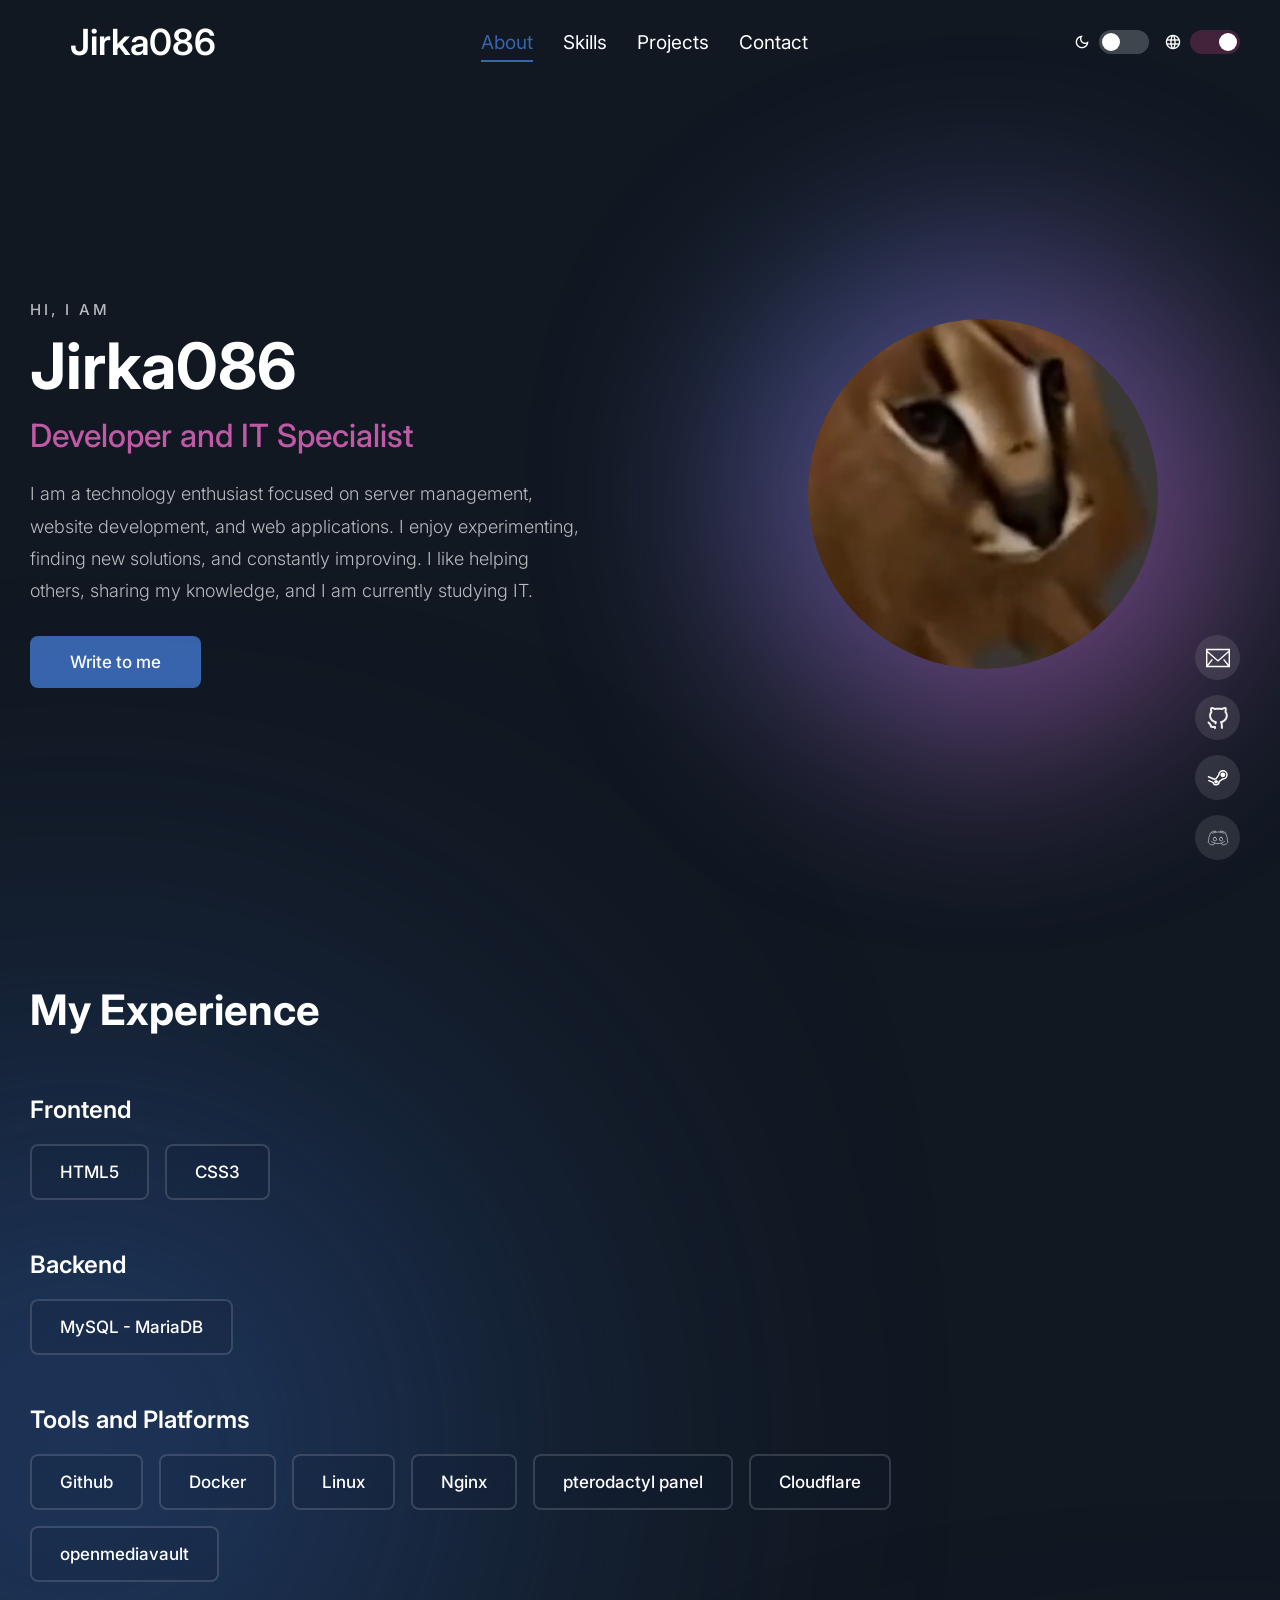
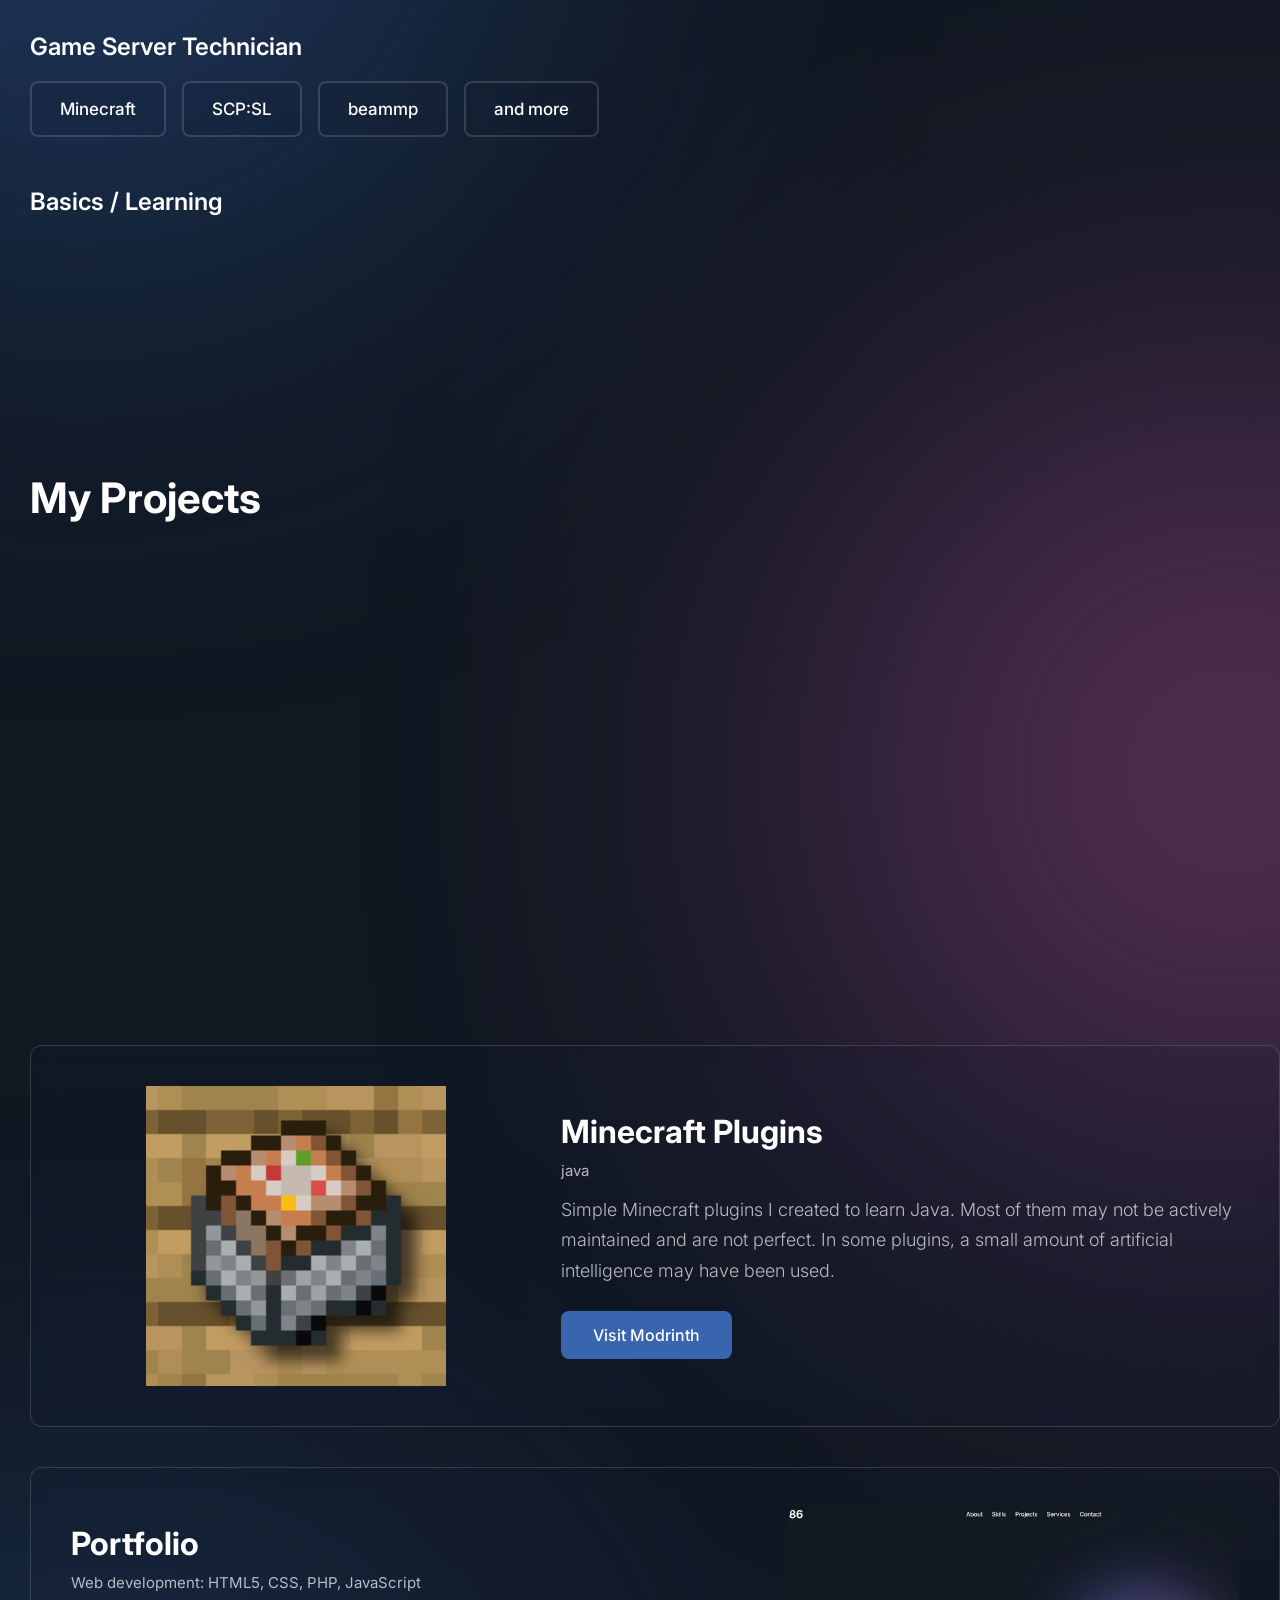
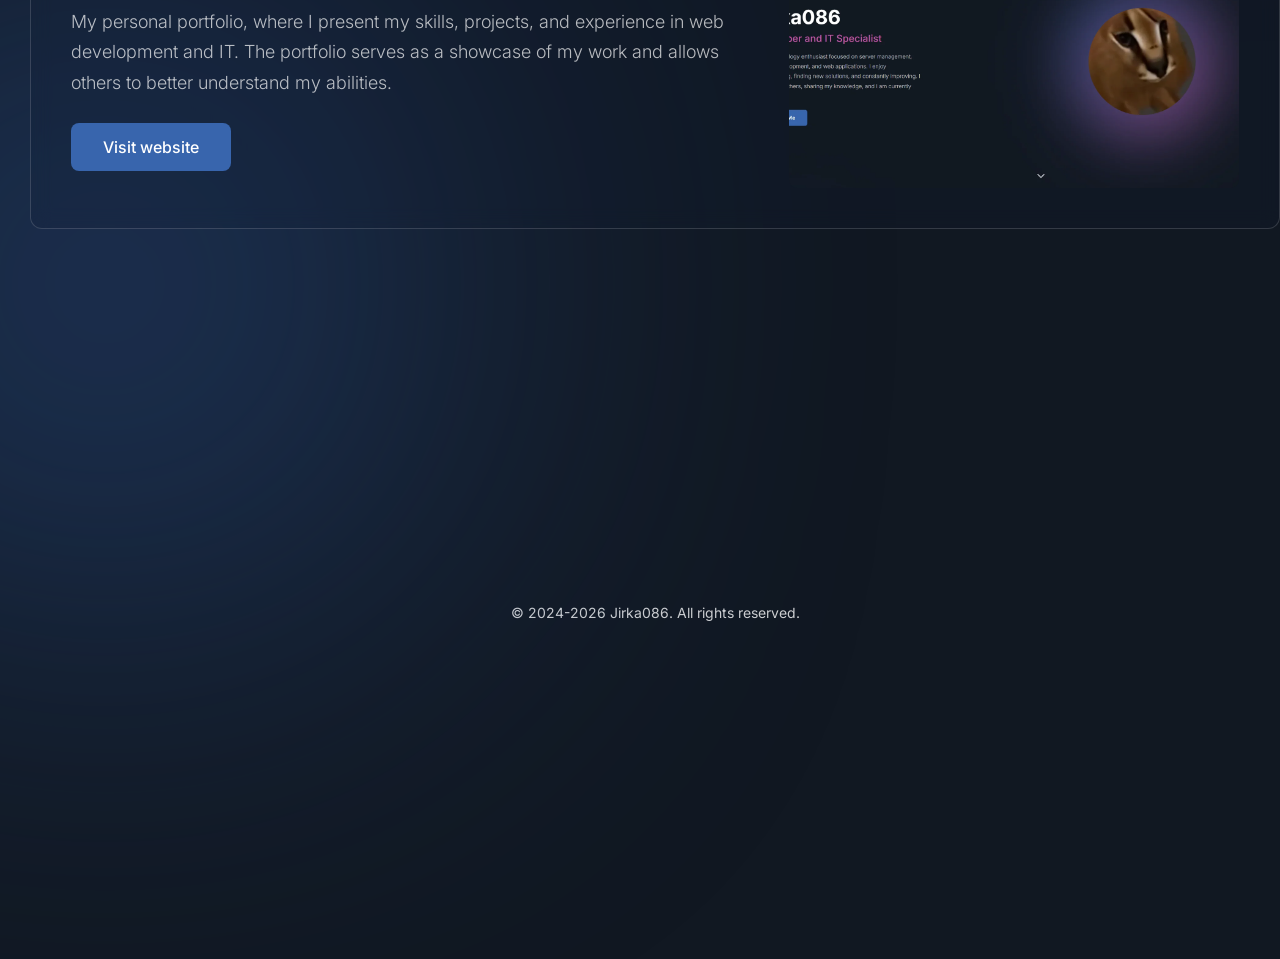
==== commit 41017f44: "Update project details and replace Action Gaming image with Acheron; modify descriptions for clarity" ====
--- a/en/index.html
+++ b/en/index.html
@@ -9,8 +9,7 @@
     <link rel="preconnect" href="https://fonts.gstatic.com" crossorigin>
     <link href="https://fonts.googleapis.com/css2?family=Inter:wght@300;400;500;600;700;800&display=swap" rel="stylesheet" media="print" onload="this.media='all'">
     <link rel="stylesheet" href="https://fonts.googleapis.com/css2?family=Material+Symbols+Outlined:opsz,wght,FILL,GRAD@20..48,100..700,0..1,-50..200&display=swap" media="print" onload="this.media='all'">
-    <script src="https://challenges.cloudflare.com/turnstile/v0/api.js" async defer></script>
-    <link rel="stylesheet" href="../styles.css?v=13">
+    <link rel="stylesheet" href="../styles.css?v=14">
 </head>
 <body>
     <nav>
@@ -111,71 +110,38 @@
         <div class="project_grid">
             <div class="project_item">
                 <div class="project_content">
-                    <h2 class="project_title">Action Gaming</h2>
-                    <p class="project_techorposition">Co-owner (Technician)</p>
-                    <p class="project_description">Action Gaming gaming portal hosts servers for SCP:SL with a quality roleplay experience. We are a community that values civilized behavior and especially the mentioned quality. We offer custom maps, plugins, and a professional team including server management. Our goal is to push the boundary back to where it was years ago on other servers, where roleplay still represented a true experience and everyone had the opportunity to learn something new.</p>
+                    <h2 class="project_title">Acheron</h2>
+                    <p class="project_techorposition">Server Manager</p>
+                    <p class="project_description">The Action Gaming portal hosts SCP:SL servers with a quality roleplay experience. We are a community built on civilized behavior and, above all, on the quality mentioned above. We offer custom maps, plugins, and a professional team, including server leadership. Our goal is to push the boundary back to where it was years ago on other servers, where roleplay still felt like the real experience and everyone had the chance to learn something new.</p>
                     <a href="https://actiongaming.cz" class="project_link">Discord invite</a>
                 </div>
-                <img src="../images/action-gaming-preview2.webp" alt="Action Gaming" class="project_image" loading="lazy">
+                <img src="../images/action-gaming-preview2.webp" alt="Action Gaming" class="project_image" width="600" height="338" loading="lazy">
             </div>
             <div class="project_item">
                 <div class="project_content">
-                    <h2 class="project_title">NAUTIXRP</h2>
-                    <p class="project_techorposition">Community Management, web development: HTML5, PHP, CSS</p>
-                    <p class="project_description">NautixRP is a Czech gaming community focused on quality roleplay experience in GTA V on the FiveM platform. Our goal is to create an environment where players can experience authentic roleplay situations, develop their characters, and interact with other community members in a friendly and respectful atmosphere.</p>
-                    <a href="https://nautixrp.eu" class="project_link">Visit website</a>
+                    <h2 class="project_title">Minecraft Plugins</h2>
+                    <p class="project_techorposition">java</p>
+                    <p class="project_description">Simple Minecraft plugins I created to learn Java. Most of them may not be actively maintained and are not perfect. In some plugins, a small amount of artificial intelligence may have been used.</p>
+                    <a href="https://modrinth.com/user/jirka086" class="project_link">Visit Modrinth</a>
                 </div>
-                <img src="../images/heebTxs.webp" alt="NAUTIXRP" class="project_image" loading="lazy">
-            </div>
-            <div class="project_item">
-                <div class="project_content">
-                    <h2 class="project_title">Minecraft Pluginy</h2>
-                    <p class="project_techorposition">java</p>
-                    <p class="project_description">simple minecraft plugins that i have made to learn java, most of them might not be maintined actively and they arent perfect, tiny ammount of ai might have been used in some plugins</p>
-                    <a href="https://modrinth.com/user/jirka086" class="project_link">Visit modrinth</a>
-                </div>
-                <img src="../images/5a5f7c602e1e6d5a27ebdc9ed41ffbe81e10daab.png" alt="Minecraft Pluginy" class="project_image" loading="lazy">
+                <img src="../images/5a5f7c602e1e6d5a27ebdc9ed41ffbe81e10daab.png" alt="Minecraft Plugins" class="project_image" loading="lazy">
             </div>
             <div class="project_item">
                 <div class="project_content">
                     <h2 class="project_title">Portfolio</h2>
                     <p class="project_techorposition">Web development: HTML5, CSS, PHP, JavaScript</p>
-                    <p class="project_description">My personal portfolio, where I present my skills, projects, and experience in web development and IT. The portfolio serves as a showcase of my work and allows others to better get to know my abilities.</p>
+                    <p class="project_description">My personal portfolio, where I present my skills, projects, and experience in web development and IT. The portfolio serves as a showcase of my work and allows others to better understand my abilities.</p>
                     <a href="https://jirka086.cz" class="project_link">Visit website</a>
                 </div>
-                <img src="../images/portfolio-dark-en.webp" alt="Portfolio" class="project_image portfolio-preview" id="portfolio-preview" loading="lazy">
+                <img src="../images/portfolio-dark-cz.webp" alt="Portfolio" class="project_image portfolio-preview" id="portfolio-preview" width="600" height="338" loading="lazy">
             </div>
         </div>
     </div>
     <div class="contact" id="contact">
-        <h1 class="contact-title" data-translate="contact-title">Kontakt</h1>
-        <p class="contact-subtitle" data-translate="contact-subtitle">Chcete se spojit? Napište mi pomocí formuláře níže.</p>
-
-        <div id="form-message" class="form-message" style="display: none;"></div>
-        <form id="contact-form" data-action="../form.php?v=2" class="scroll-animate-scale animate">
-            <label for="name" data-translate="contact-name">Jméno:</label>
-            <input type="text" id="name" name="name" required="" minlength="2" maxlength="50" data-translate="contact-name-placeholder" aria-label="Your name">
-            <span class="field-helper" data-translate="contact-name-helper">2-50 znaků</span>
-        
-            <label for="email" data-translate="contact-email">Email:</label>
-            <input type="email" id="email" name="email" required="" maxlength="100" data-translate="contact-email-placeholder" aria-label="Your email">
-            <span class="field-helper" data-translate="contact-email-helper">Platná emailová adresa</span>
-        
-            <label for="subject" data-translate="contact-subject">Předmět:</label>
-            <input type="text" id="subject" name="subject" required="" minlength="3" maxlength="100" data-translate="contact-subject-placeholder" aria-label="Message subject">
-            <span class="field-helper" data-translate="contact-subject-helper">3-100 znaků</span>
-        
-            <label for="message" data-translate="contact-message">Zpráva:</label>
-            <textarea id="message" name="message" rows="4" required="" minlength="10" maxlength="1000" data-translate="contact-message-placeholder" aria-label="Your message"></textarea>
-            <span class="field-helper" data-translate="contact-message-helper">10-1000 znaků</span>
-        
-            <input type="text" name="website" style="display:none" tabindex="-1" autocomplete="off" aria-hidden="true">
-            <div class="cf-turnstile" data-sitekey="0x4AAAAAACNsavJjz9TJ-GeK"></div>
-            <button type="button" id="submit-btn" data-translate="contact-submit">Odeslat</button>
-        </form>
+        <h1 class="contact-title">Contact</h1>
+        <p class="contact-subtitle">You can contact me using these links.</p>
 
         <div class="contact-social">
-            <h2>Find me also on:</h2>
             <div class="social_links_row">
                 <a href="admin@nautixrp.eu" class="social_link"><img src="../images/email-svgrepo-com.svg" alt="Email" class="social_icon"></a>
                 <a href="https://github.com/jirka086" class="social_link"><img src="../images/github-svgrepo-com.svg" alt="Github" class="social_icon"></a>
@@ -194,8 +160,8 @@
     </div>
     
     <footer>
-        <p>&copy; 2025 Jirka086. All rights reserved.</p>
+        <p>&copy; 2024-2026 Jirka086. All rights reserved.</p>
     </footer>
-    <script src="../script.js?v=8" defer></script>
+    <script src="../script.js?v=9" defer></script>
 </body>
 </html>
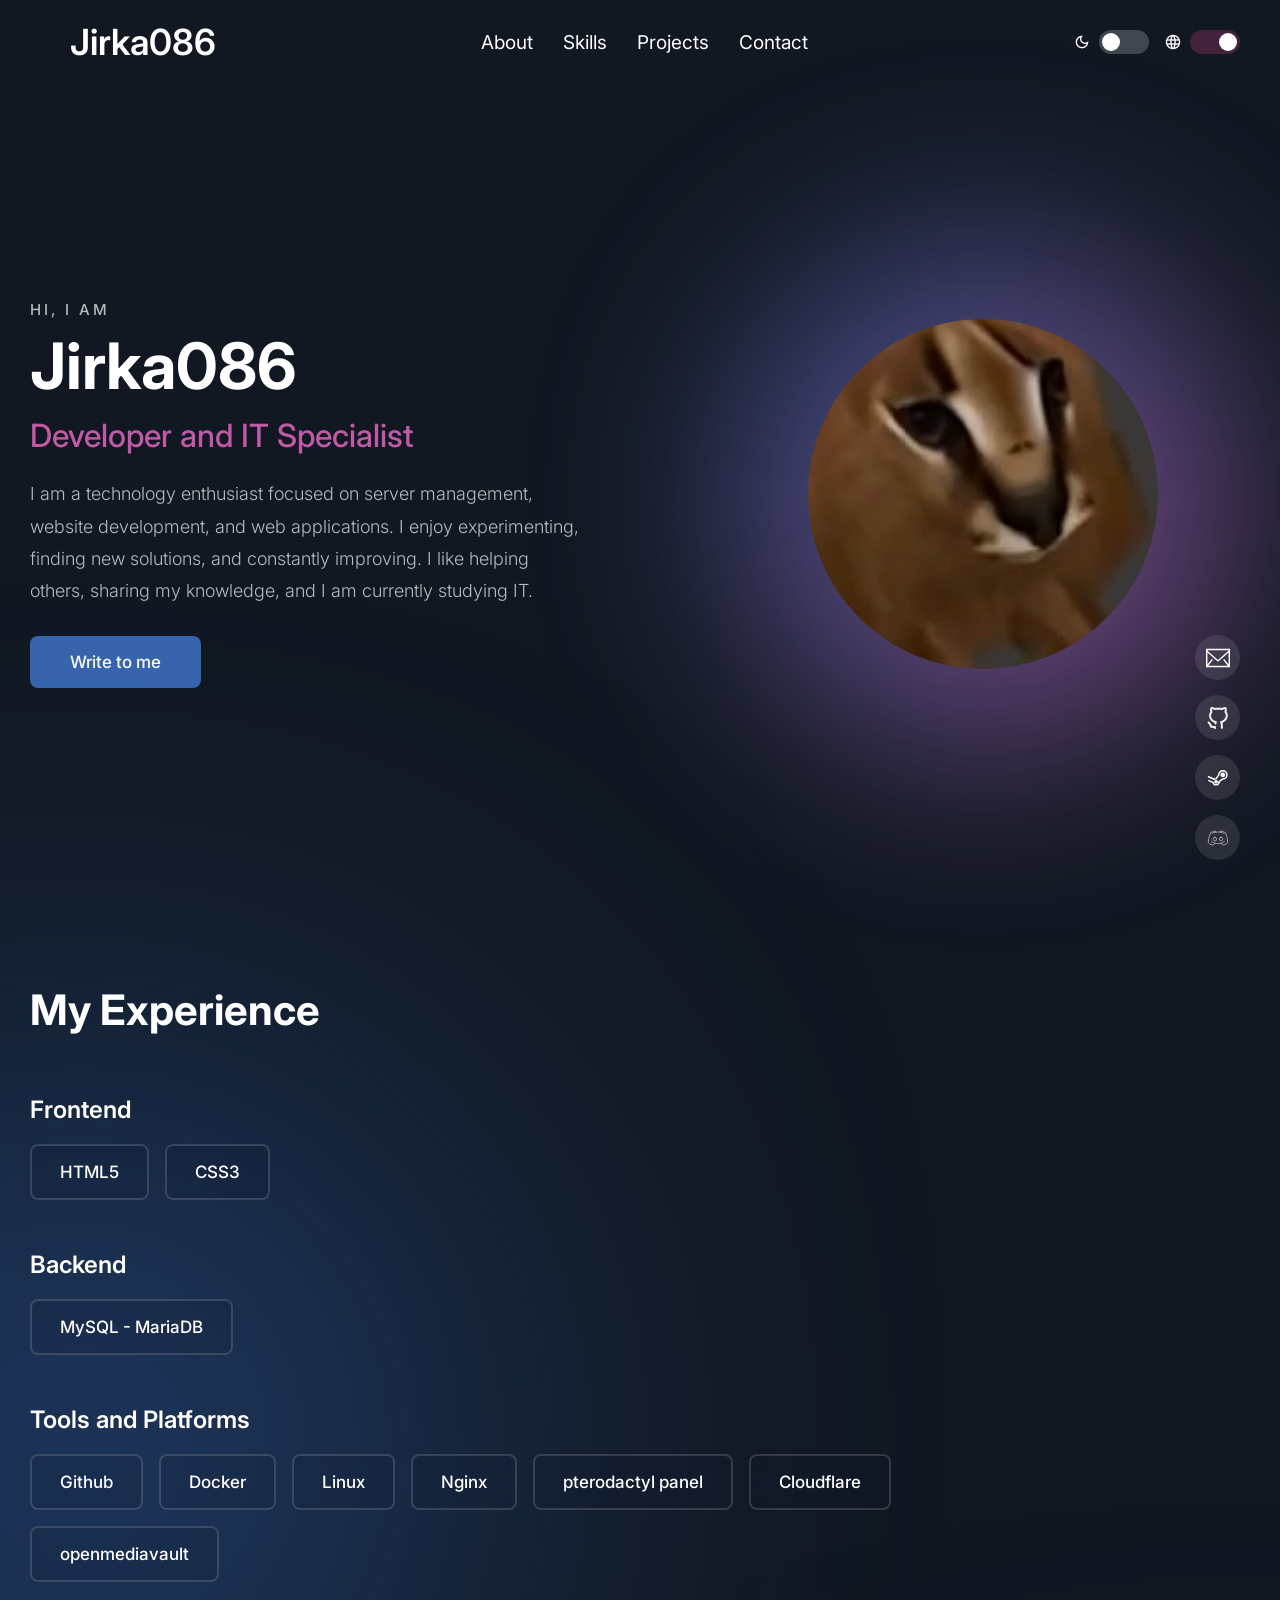
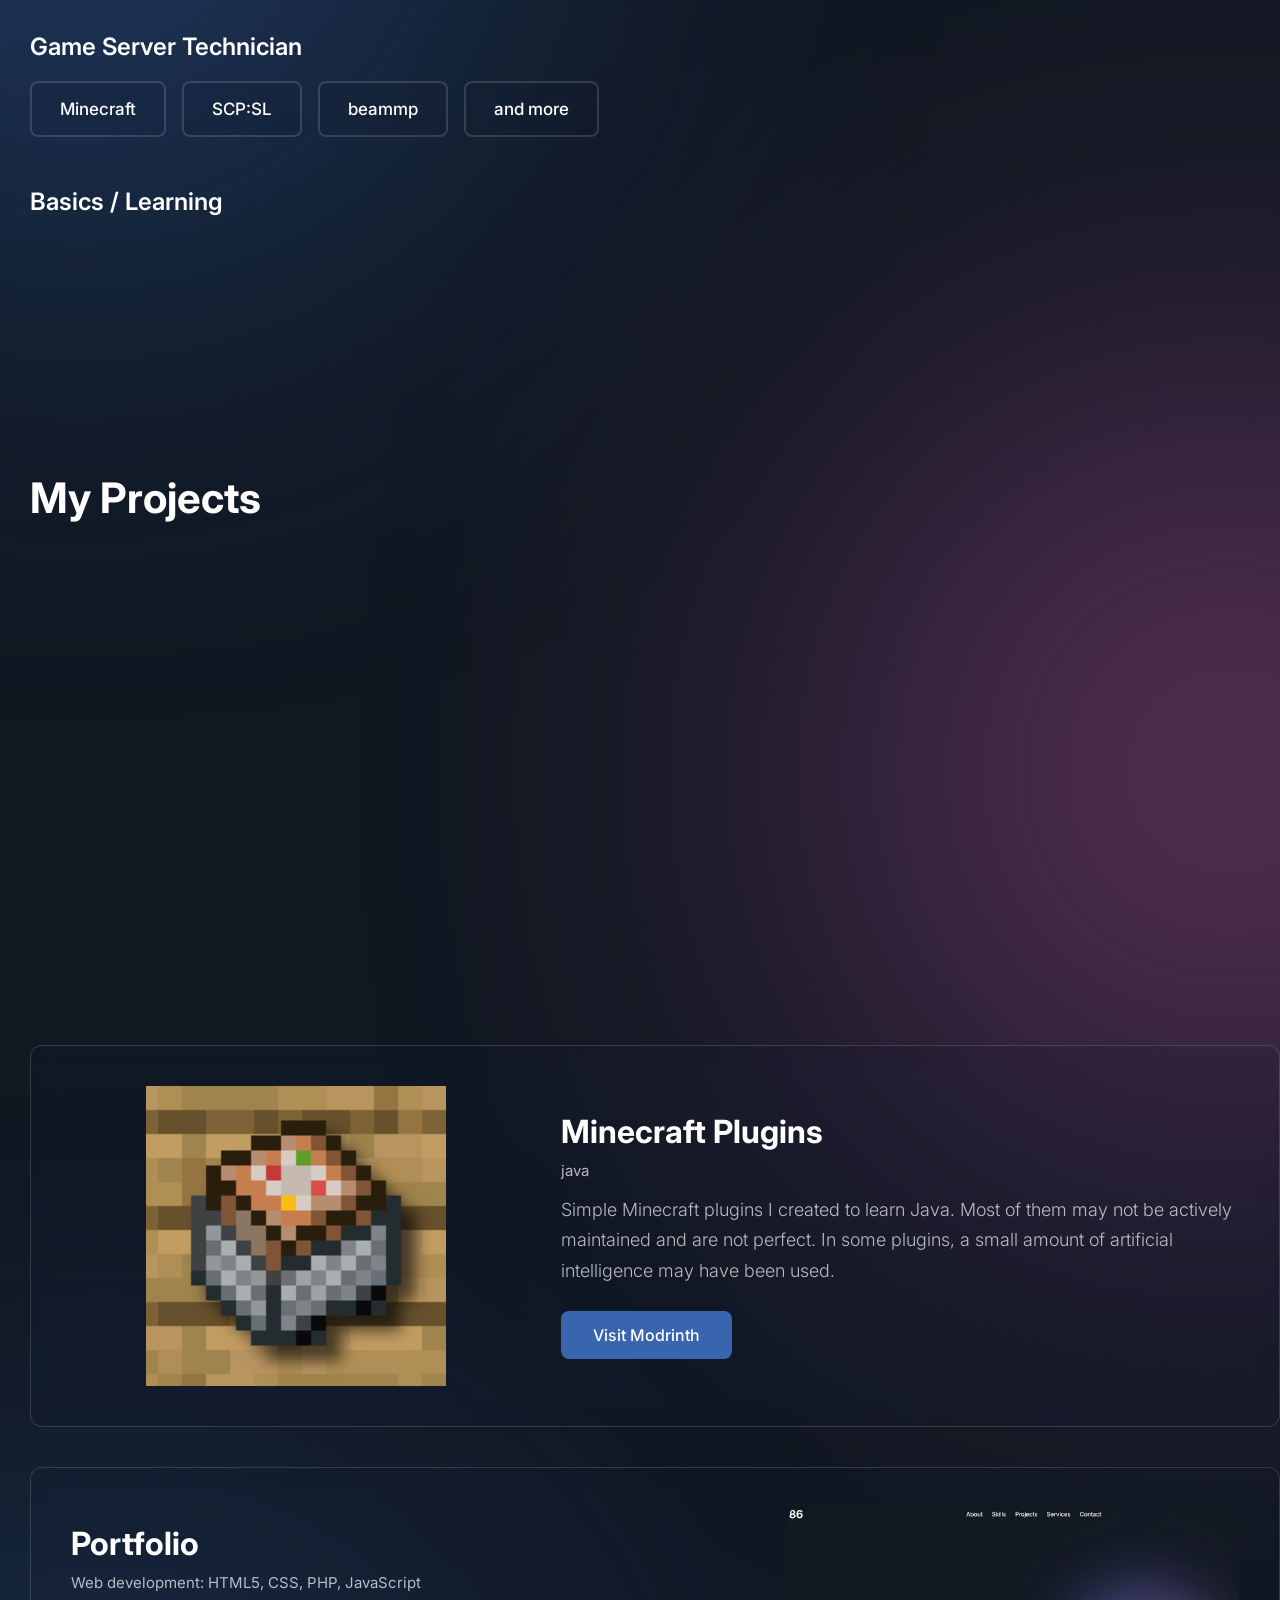
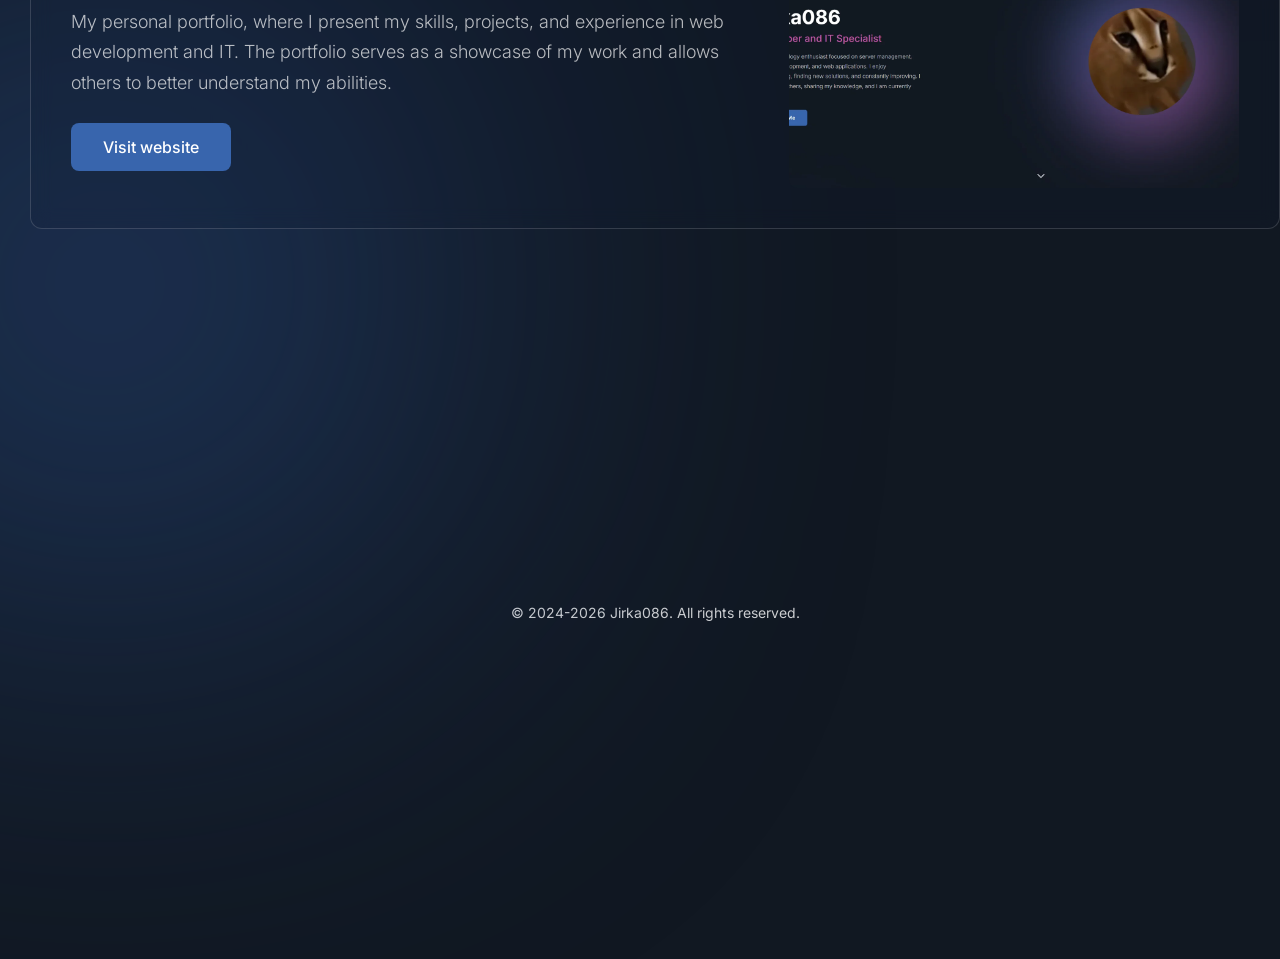
==== commit 550b23e4: "Update index.html" ====
--- a/en/index.html
+++ b/en/index.html
@@ -112,10 +112,10 @@
                 <div class="project_content">
                     <h2 class="project_title">Acheron</h2>
                     <p class="project_techorposition">Server Manager</p>
-                    <p class="project_description">The Action Gaming portal hosts SCP:SL servers with a quality roleplay experience. We are a community built on civilized behavior and, above all, on the quality mentioned above. We offer custom maps, plugins, and a professional team, including server leadership. Our goal is to push the boundary back to where it was years ago on other servers, where roleplay still felt like the real experience and everyone had the chance to learn something new.</p>
-                    <a href="https://actiongaming.cz" class="project_link">Discord invite</a>
+                    <p class="project_description">The Acheron SCP:SL communityhosts SCP:SL servers with a quality roleplay experience. We are a community built on civilized behavior and, above all, on the quality mentioned above. We offer custom maps, plugins, and a professional team, including server leadership. Our goal is to push the boundary back to where it was years ago on other servers, where roleplay still felt like the real experience and everyone had the chance to learn something new.</p>
+                    <a href="https://acheron.nexjs" class="project_link">Visit website</a>
                 </div>
-                <img src="../images/action-gaming-preview2.webp" alt="Action Gaming" class="project_image" width="600" height="338" loading="lazy">
+                <img src="../images/Acheron.png" alt="Action Gaming" class="project_image" width="600" height="338" loading="lazy">
             </div>
             <div class="project_item">
                 <div class="project_content">
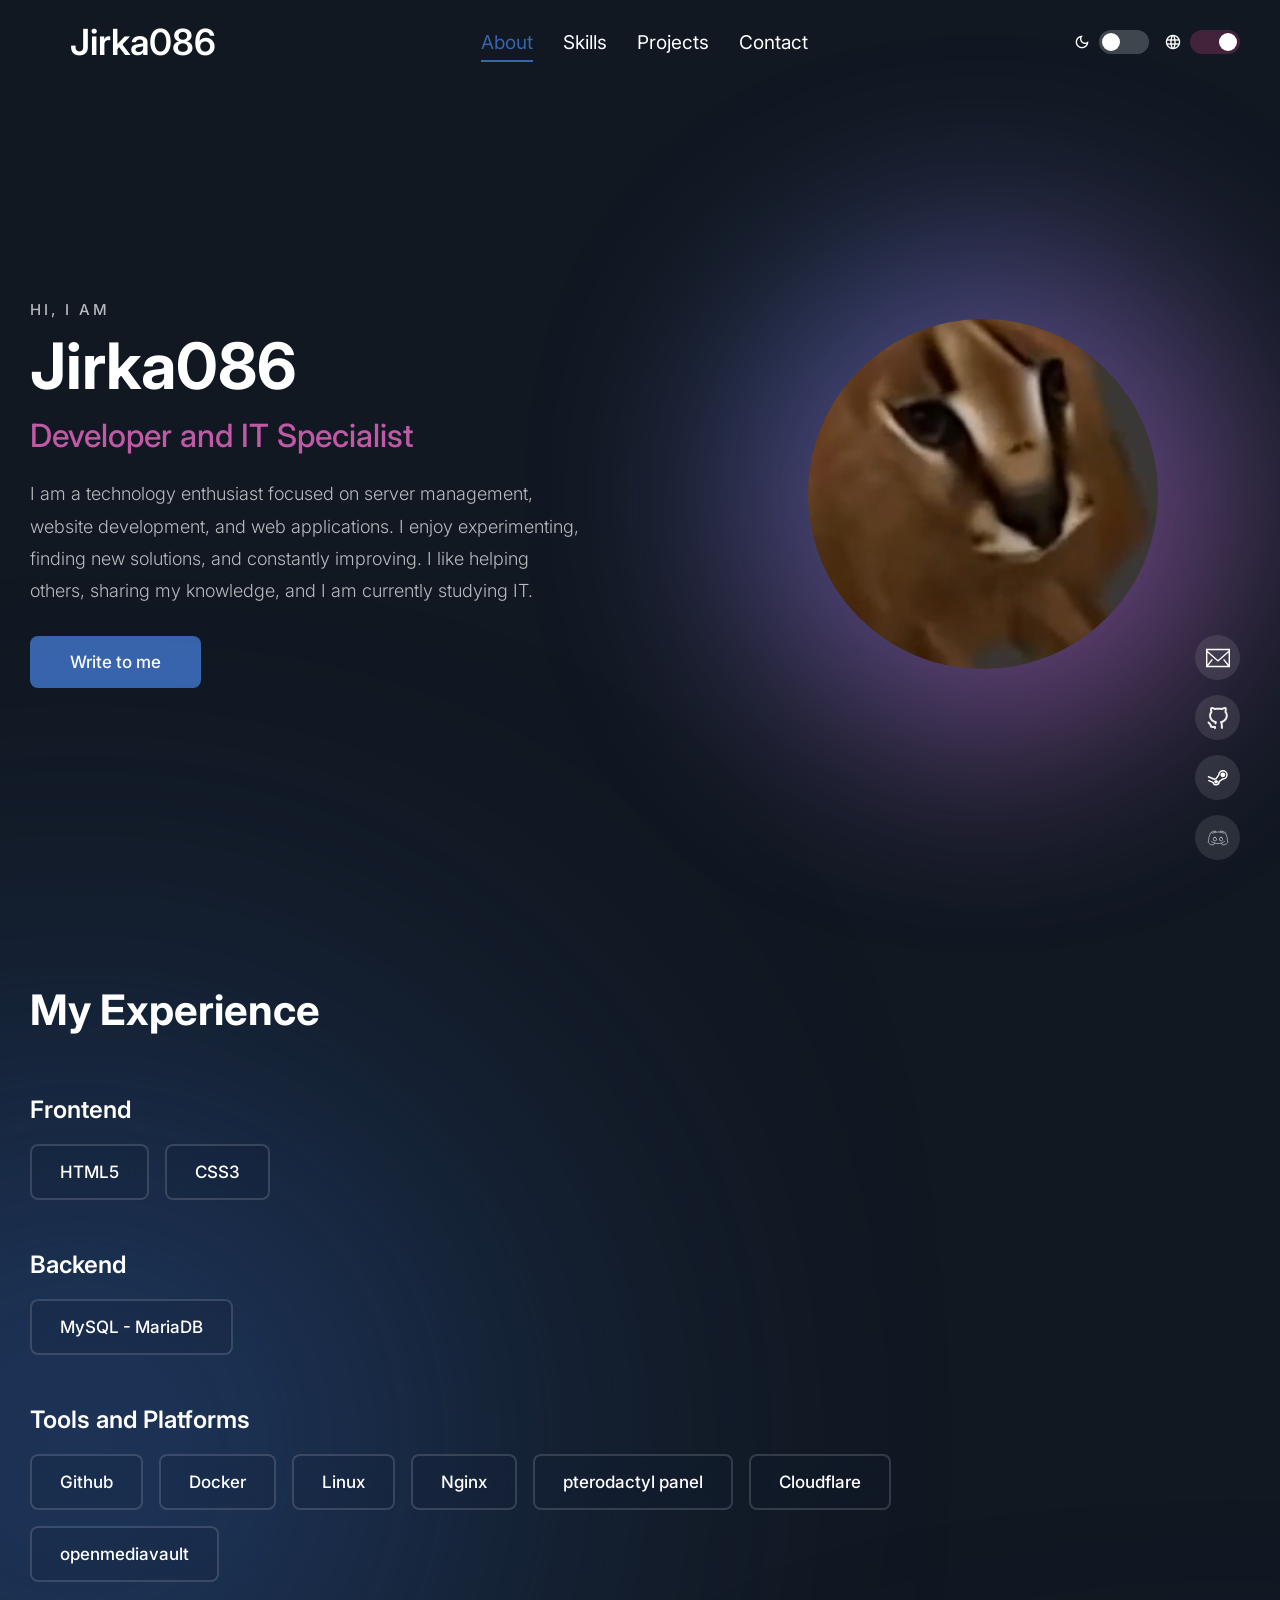
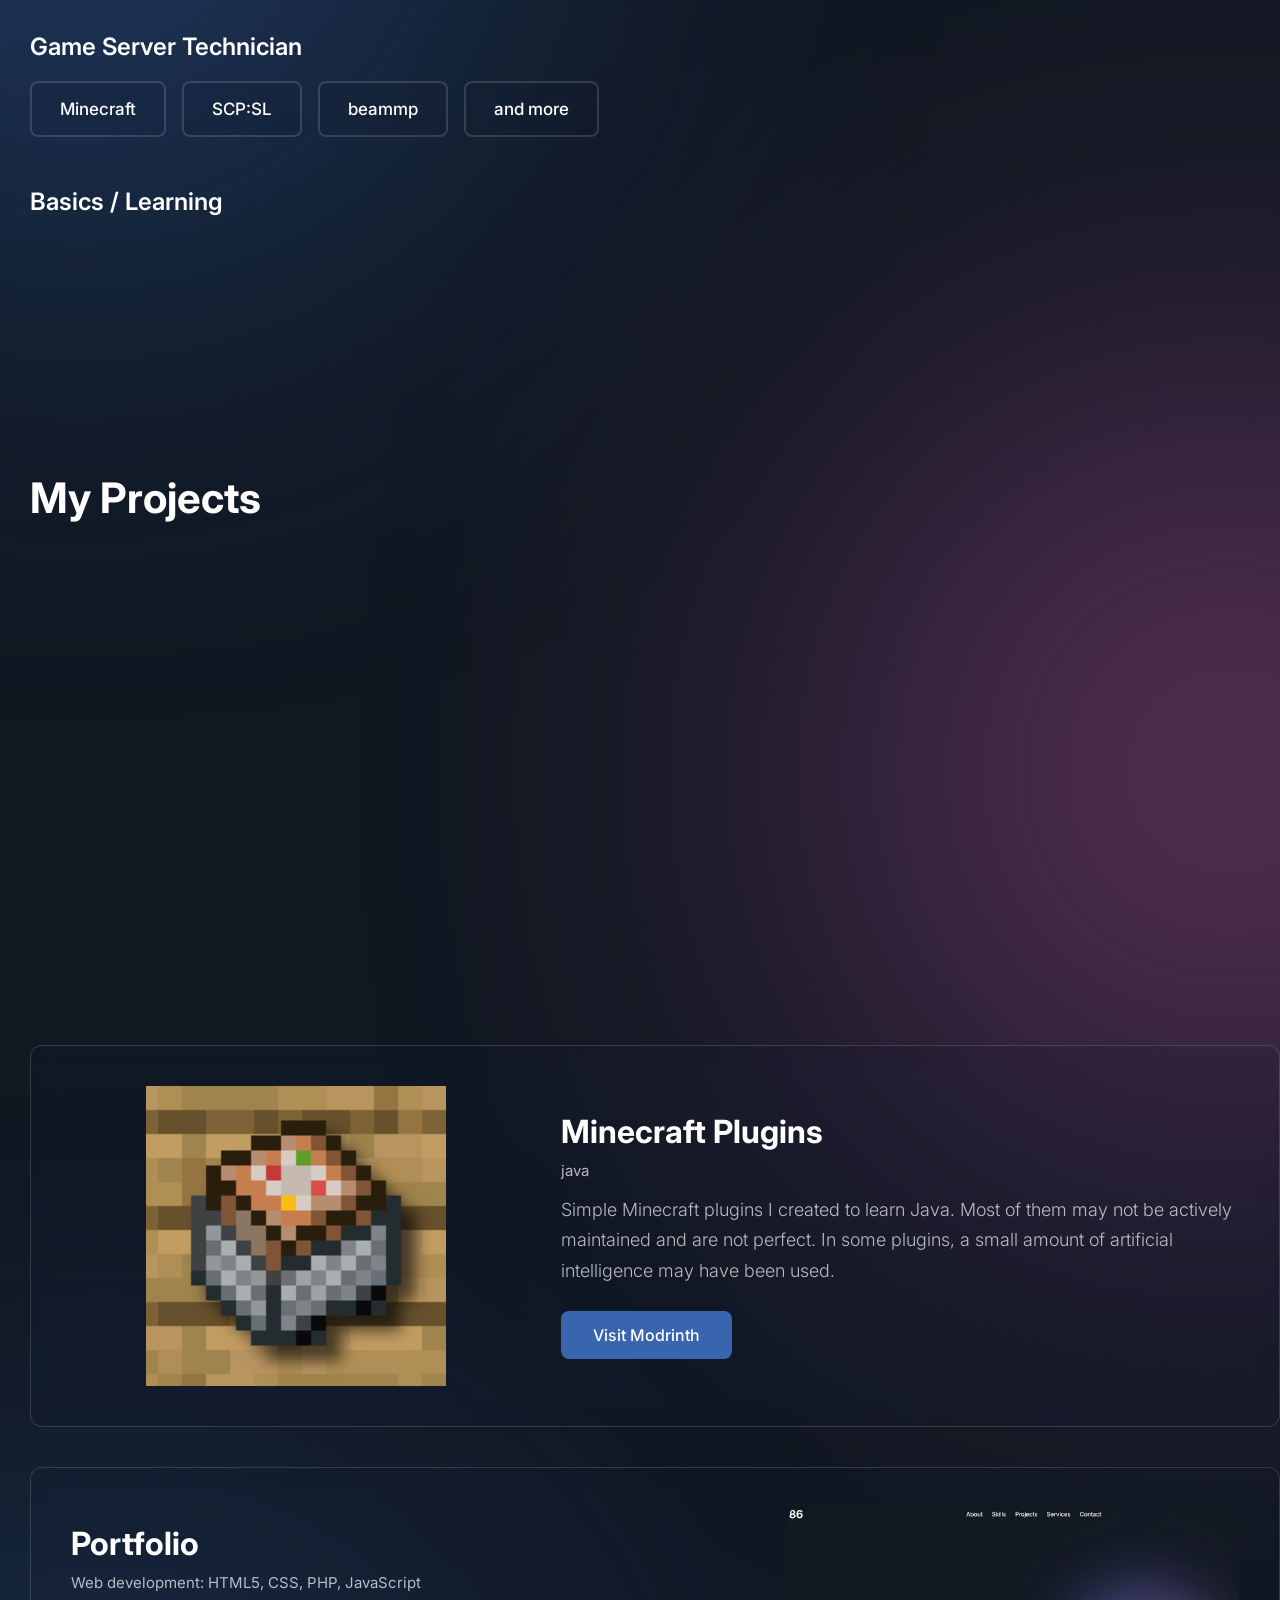
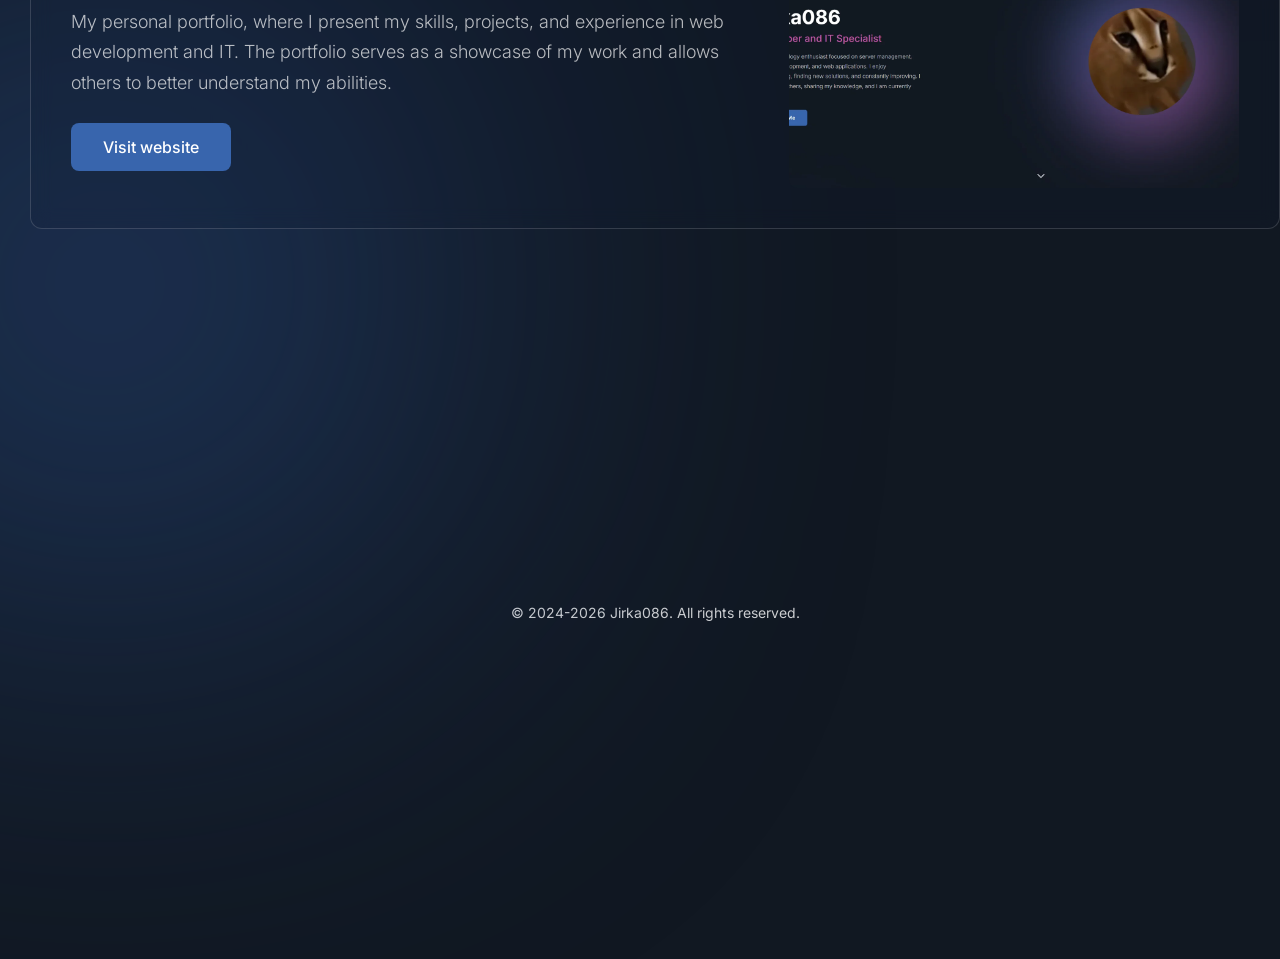
==== commit 4ac89ebf: "Update index.html" ====
--- a/en/index.html
+++ b/en/index.html
@@ -143,7 +143,7 @@
 
         <div class="contact-social">
             <div class="social_links_row">
-                <a href="admin@nautixrp.eu" class="social_link"><img src="../images/email-svgrepo-com.svg" alt="Email" class="social_icon"></a>
+                <a href="currently unavailable email will be added soon" class="social_link"><img src="../images/email-svgrepo-com.svg" alt="Email" class="social_icon"></a>
                 <a href="https://github.com/jirka086" class="social_link"><img src="../images/github-svgrepo-com.svg" alt="Github" class="social_icon"></a>
                 <a href="https://steamcommunity.com/id/jirka086/" class="social_link"><img src="../images/steam-svgrepo-com.svg" alt="Steam" class="social_icon"></a>
                 <a href="https://discord.com/users/371269384284405771" class="social_link"><img src="../images/discord-alt-svgrepo-com.svg" alt="Discord" class="social_icon"></a>
@@ -153,7 +153,7 @@
     
     <div class="menu_links_social" aria-label="Social media links">
         <h2>Find me also on:</h2>
-        <a href="admin@nautixrp.eu" class="social_link"><img src="../images/email-svgrepo-com.svg" alt="Email" class="social_icon"></a>
+        <a href="currently unavailable email will be added soon" class="social_link"><img src="../images/email-svgrepo-com.svg" alt="Email" class="social_icon"></a>
         <a href="https://github.com/jirka086" class="social_link"><img src="../images/github-svgrepo-com.svg" alt="Github" class="social_icon"></a>
         <a href="https://steamcommunity.com/id/jirka086/" class="social_link"><img src="../images/steam-svgrepo-com.svg" alt="Steam" class="social_icon"></a>
         <a href="https://discord.com/users/371269384284405771" class="social_link"><img src="../images/discord-alt-svgrepo-com.svg" alt="Discord" class="social_icon"></a>
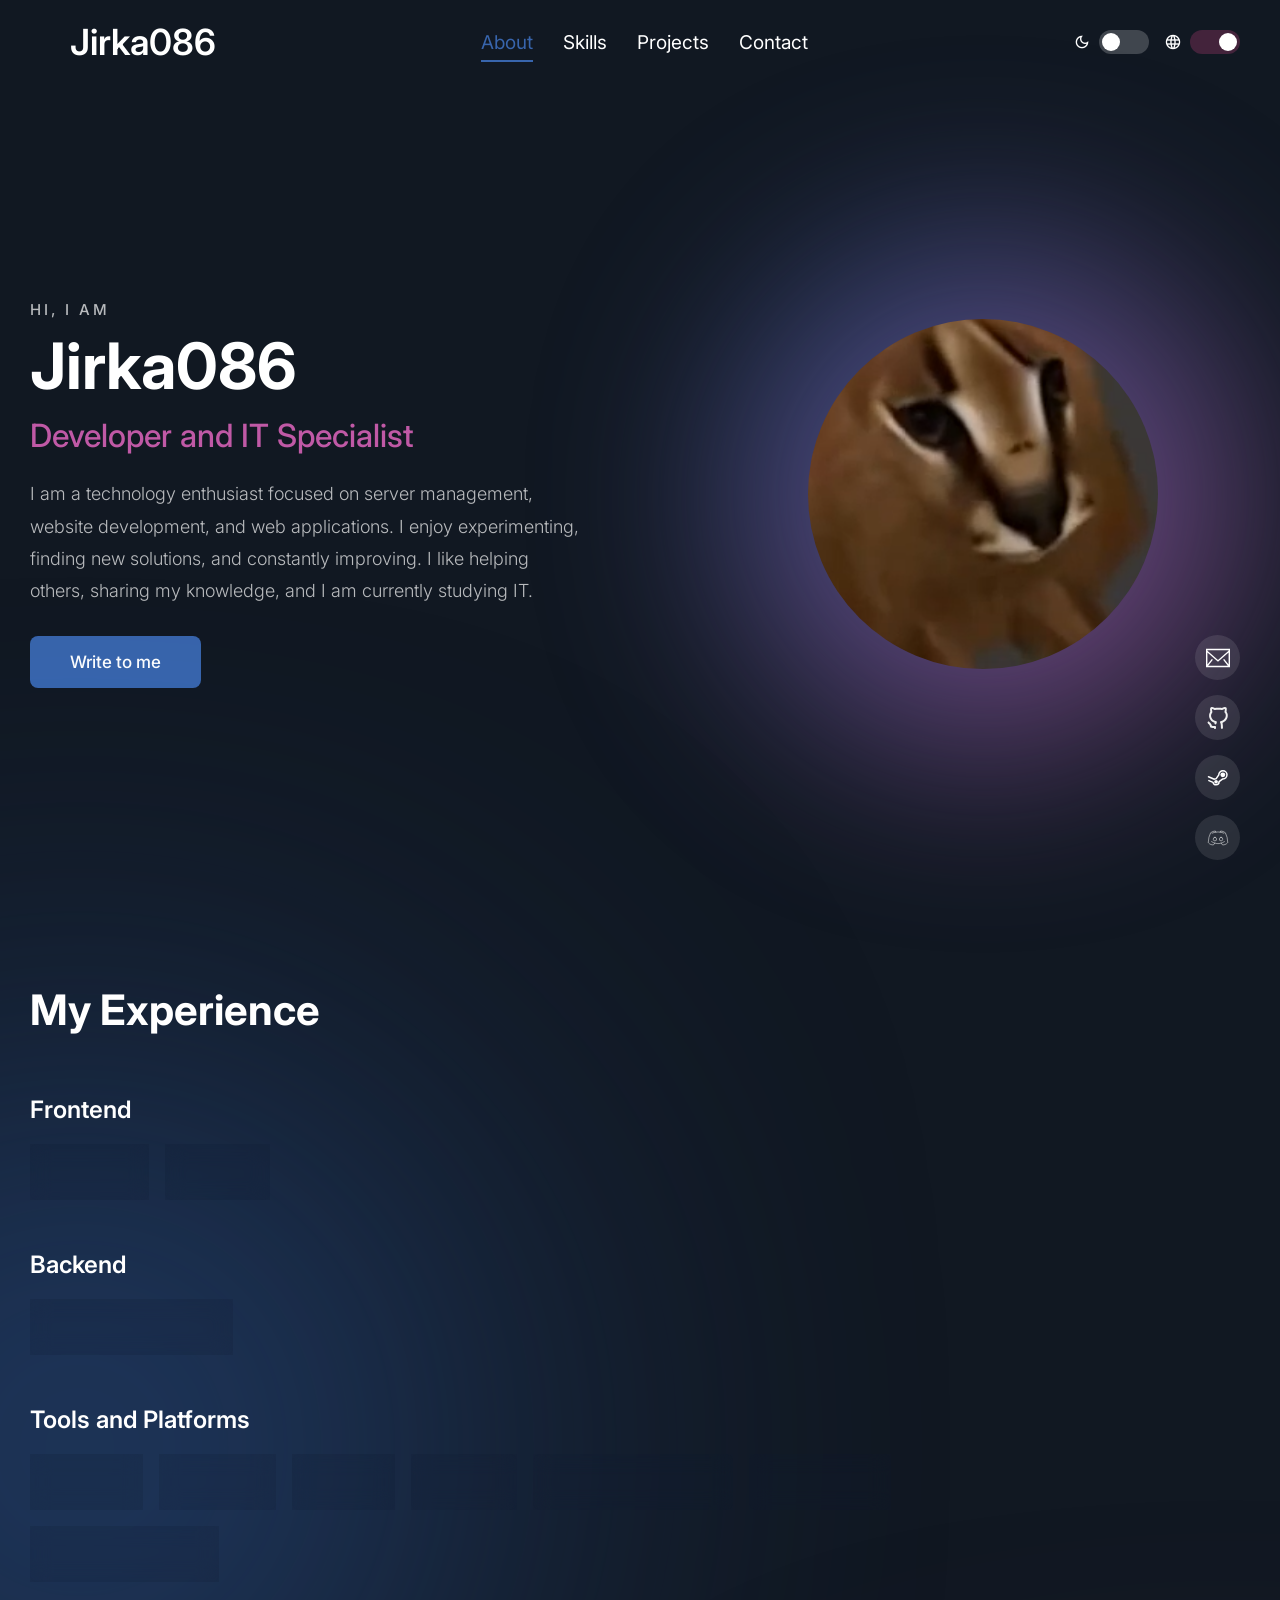
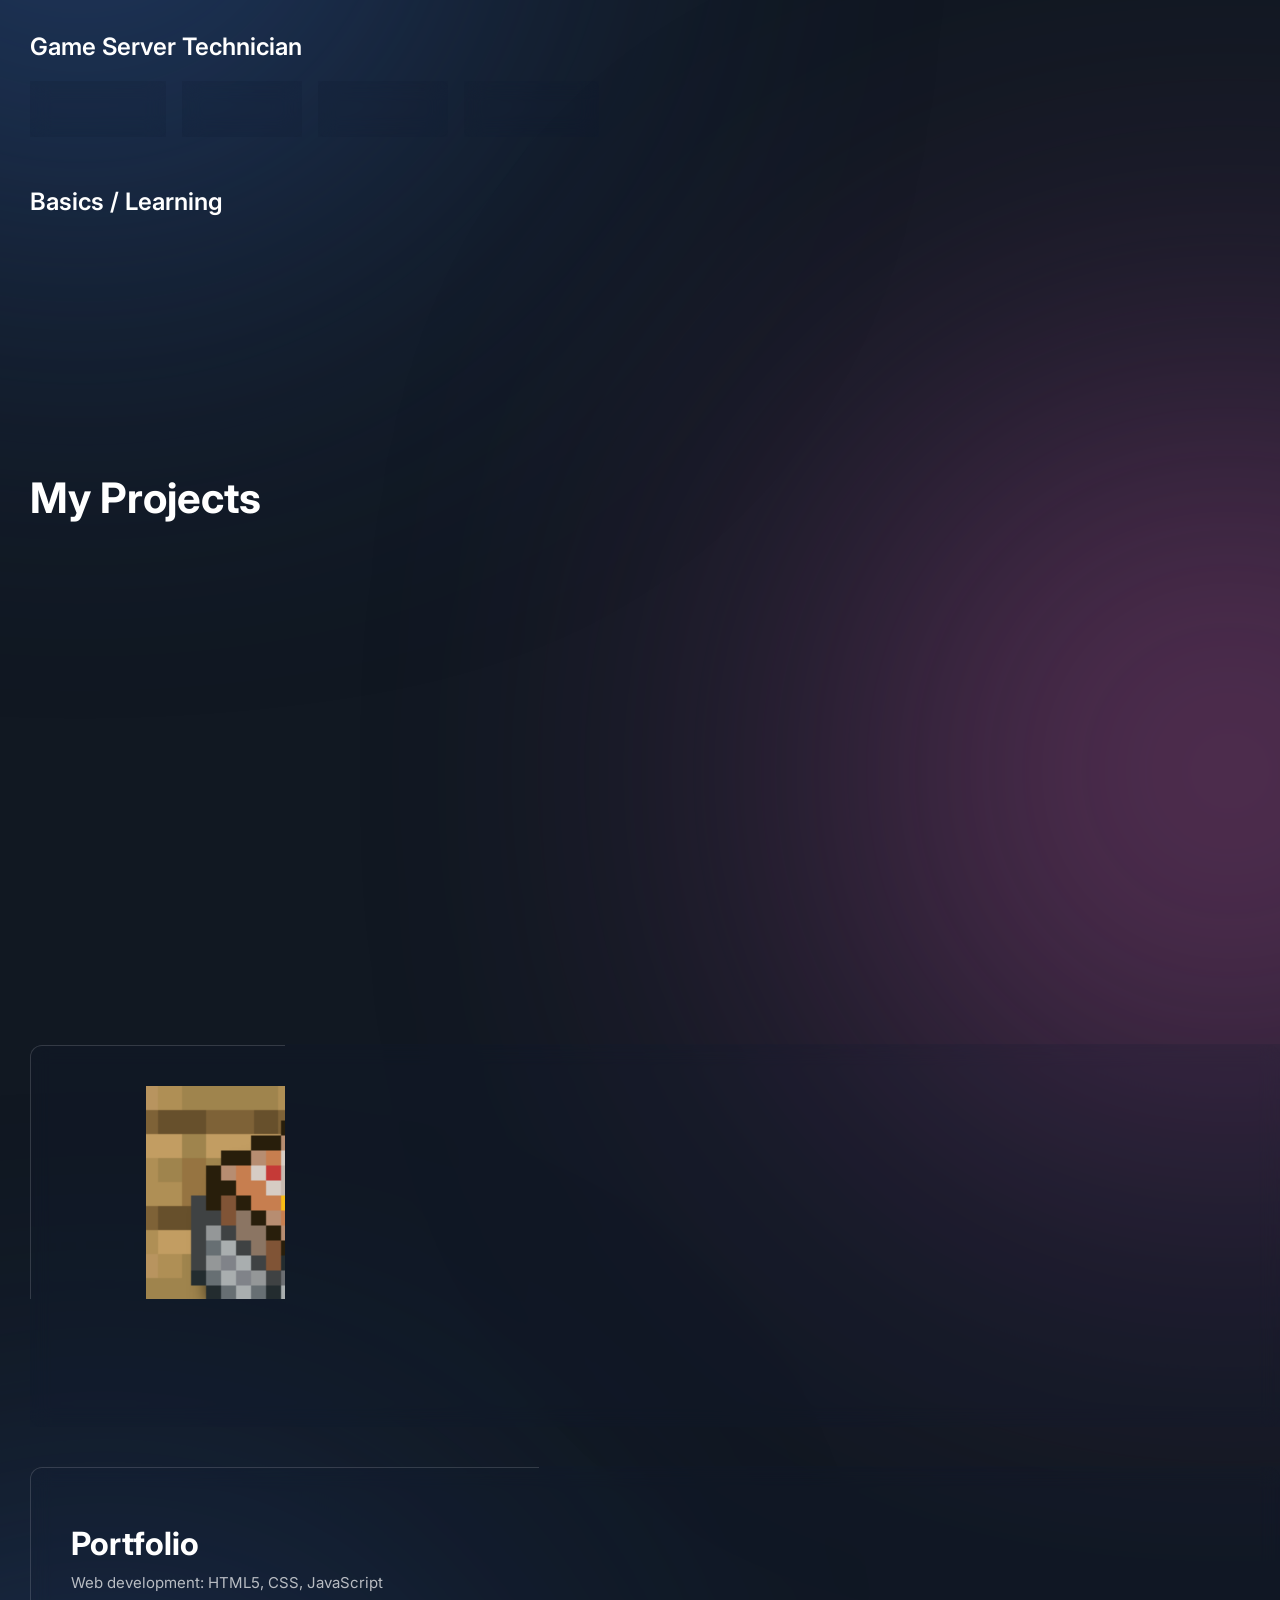
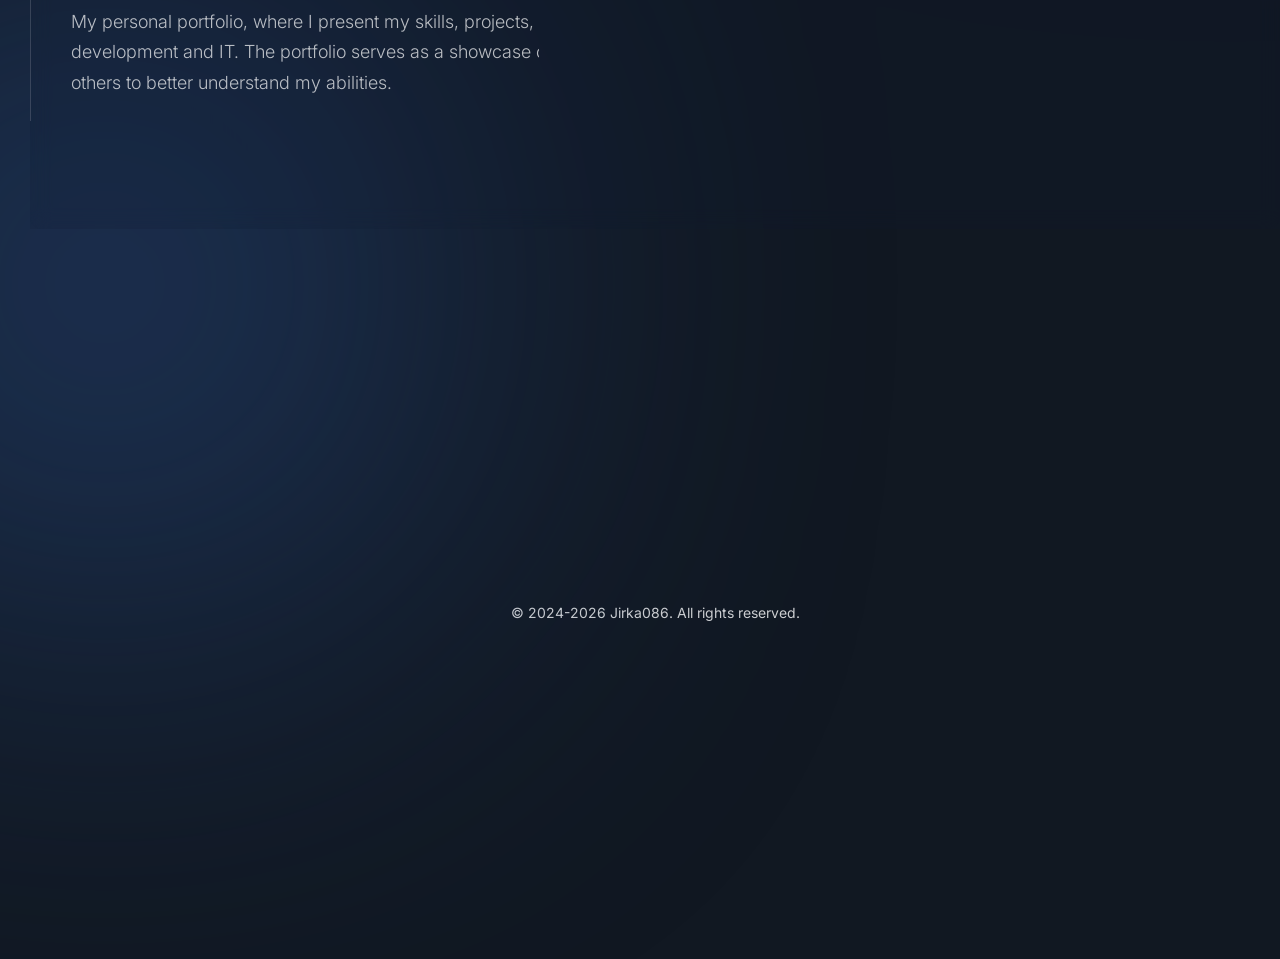
==== commit 2c637ab3: "Update index.html" ====
--- a/en/index.html
+++ b/en/index.html
@@ -102,7 +102,7 @@
         <p class="skill_subtitle">Basics / Learning</p>
         <div class="skill_learning_grid">
             <div class="skill_item">JavaScript</div>
-            <div class="skill_item">PHP</div>
+            <div class="skill_item">C#</div>
         </div>
     </div>
     <div class="projects" id="projects">
@@ -112,8 +112,8 @@
                 <div class="project_content">
                     <h2 class="project_title">Acheron</h2>
                     <p class="project_techorposition">Server Manager</p>
-                    <p class="project_description">The Acheron SCP:SL communityhosts SCP:SL servers with a quality roleplay experience. We are a community built on civilized behavior and, above all, on the quality mentioned above. We offer custom maps, plugins, and a professional team, including server leadership. Our goal is to push the boundary back to where it was years ago on other servers, where roleplay still felt like the real experience and everyone had the chance to learn something new.</p>
-                    <a href="https://acheron.nexjs" class="project_link">Visit website</a>
+                    <p class="project_description">The Acheron SCP:SL community hosts SCP:SL servers with a quality roleplay experience. We are a community built on civilized behavior and, above all, on the quality mentioned above. We offer custom maps, plugins, and a professional team, including server leadership. Our goal is to push the boundary back to where it was years ago on other servers, where roleplay still felt like the real experience and everyone had the chance to learn something new.</p>
+                    <a href="https://acheron.nexus" class="project_link">Visit website</a>
                 </div>
                 <img src="../images/Acheron.png" alt="Action Gaming" class="project_image" width="600" height="338" loading="lazy">
             </div>
@@ -129,7 +129,7 @@
             <div class="project_item">
                 <div class="project_content">
                     <h2 class="project_title">Portfolio</h2>
-                    <p class="project_techorposition">Web development: HTML5, CSS, PHP, JavaScript</p>
+                    <p class="project_techorposition">Web development: HTML5, CSS, JavaScript</p>
                     <p class="project_description">My personal portfolio, where I present my skills, projects, and experience in web development and IT. The portfolio serves as a showcase of my work and allows others to better understand my abilities.</p>
                     <a href="https://jirka086.cz" class="project_link">Visit website</a>
                 </div>
